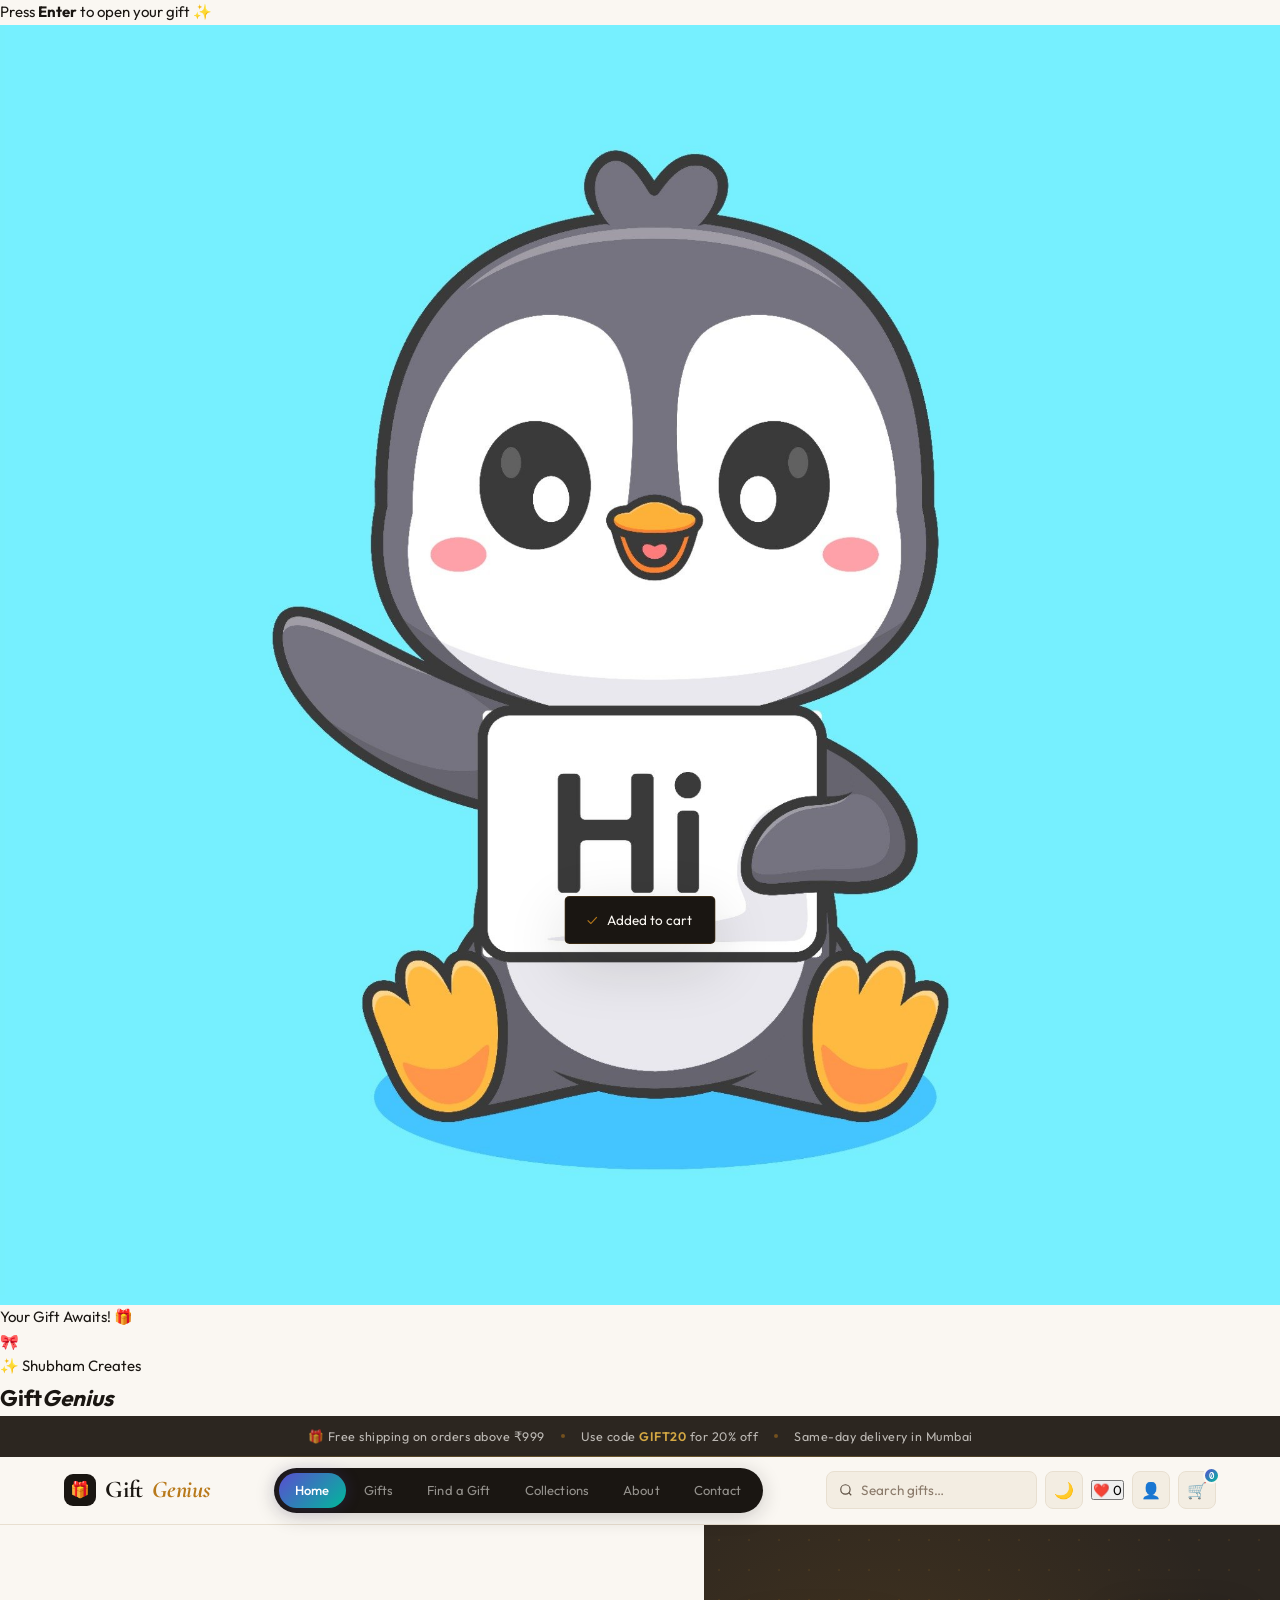
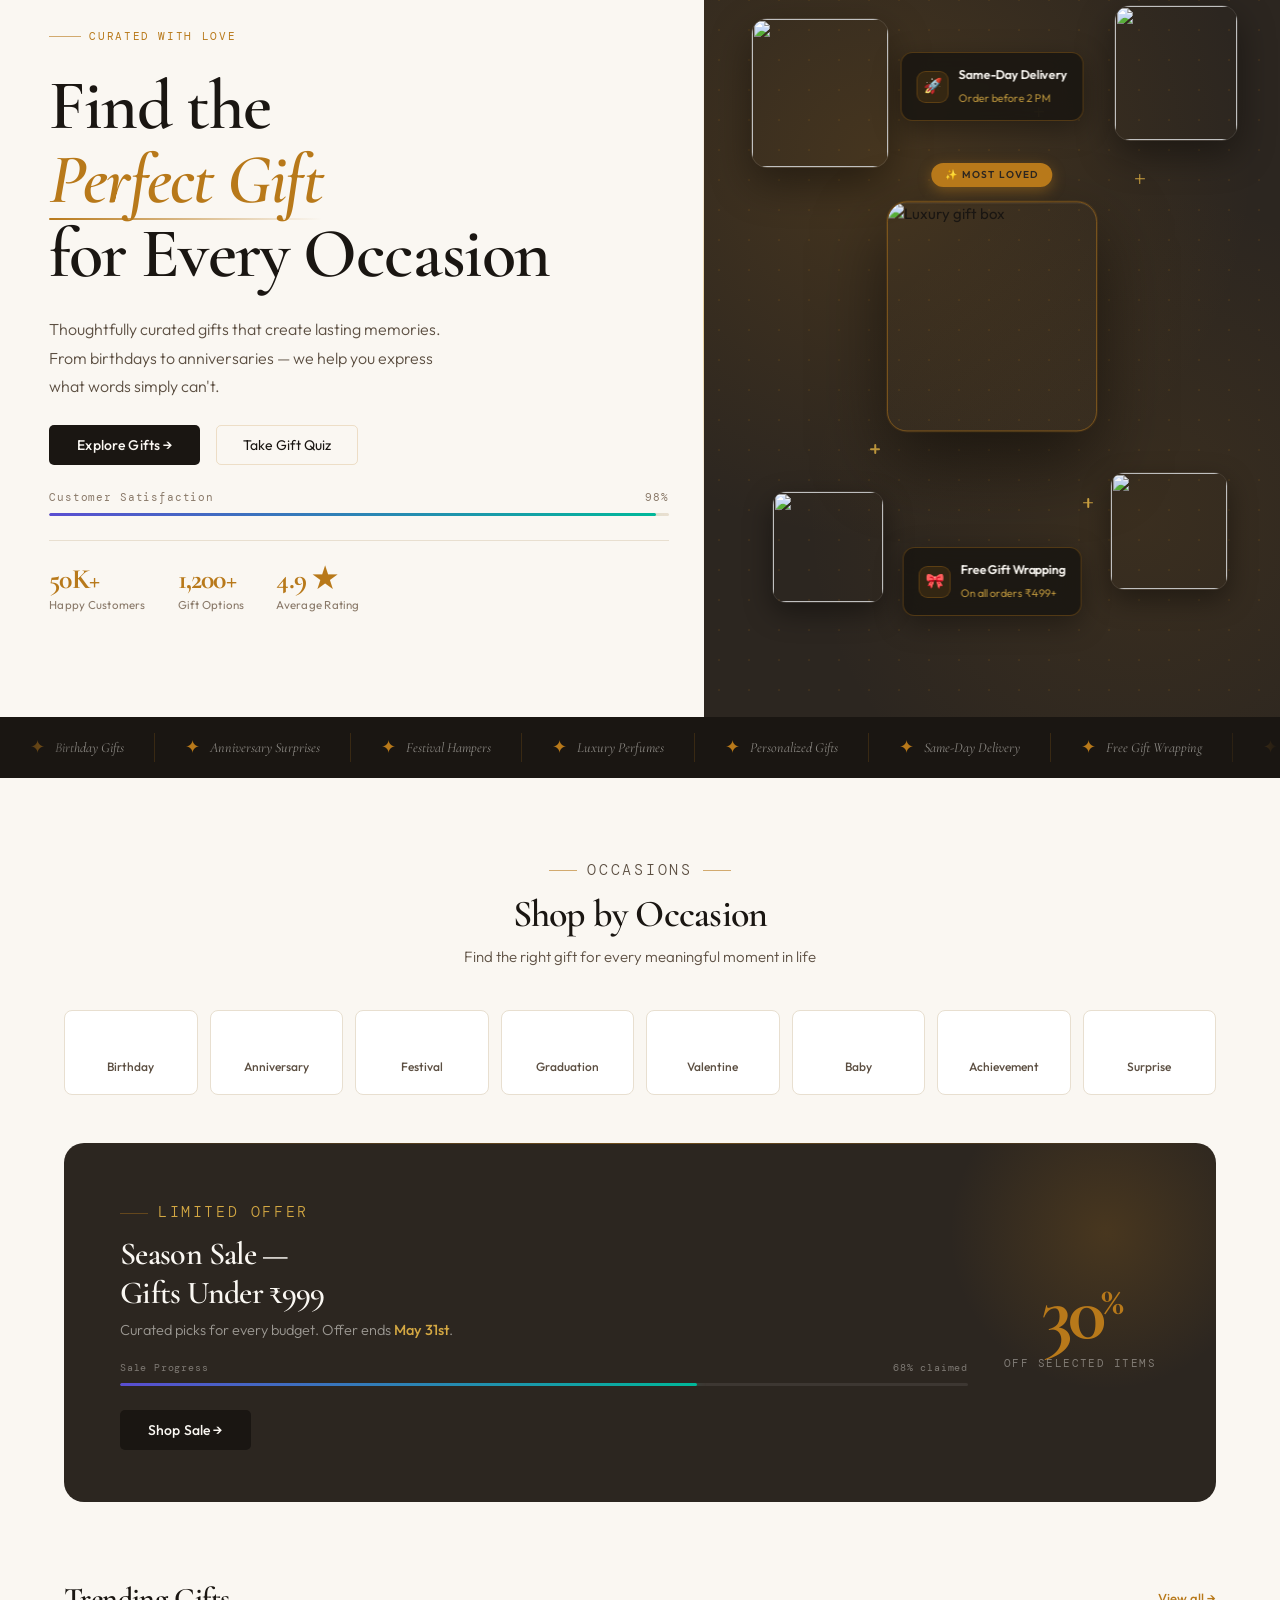
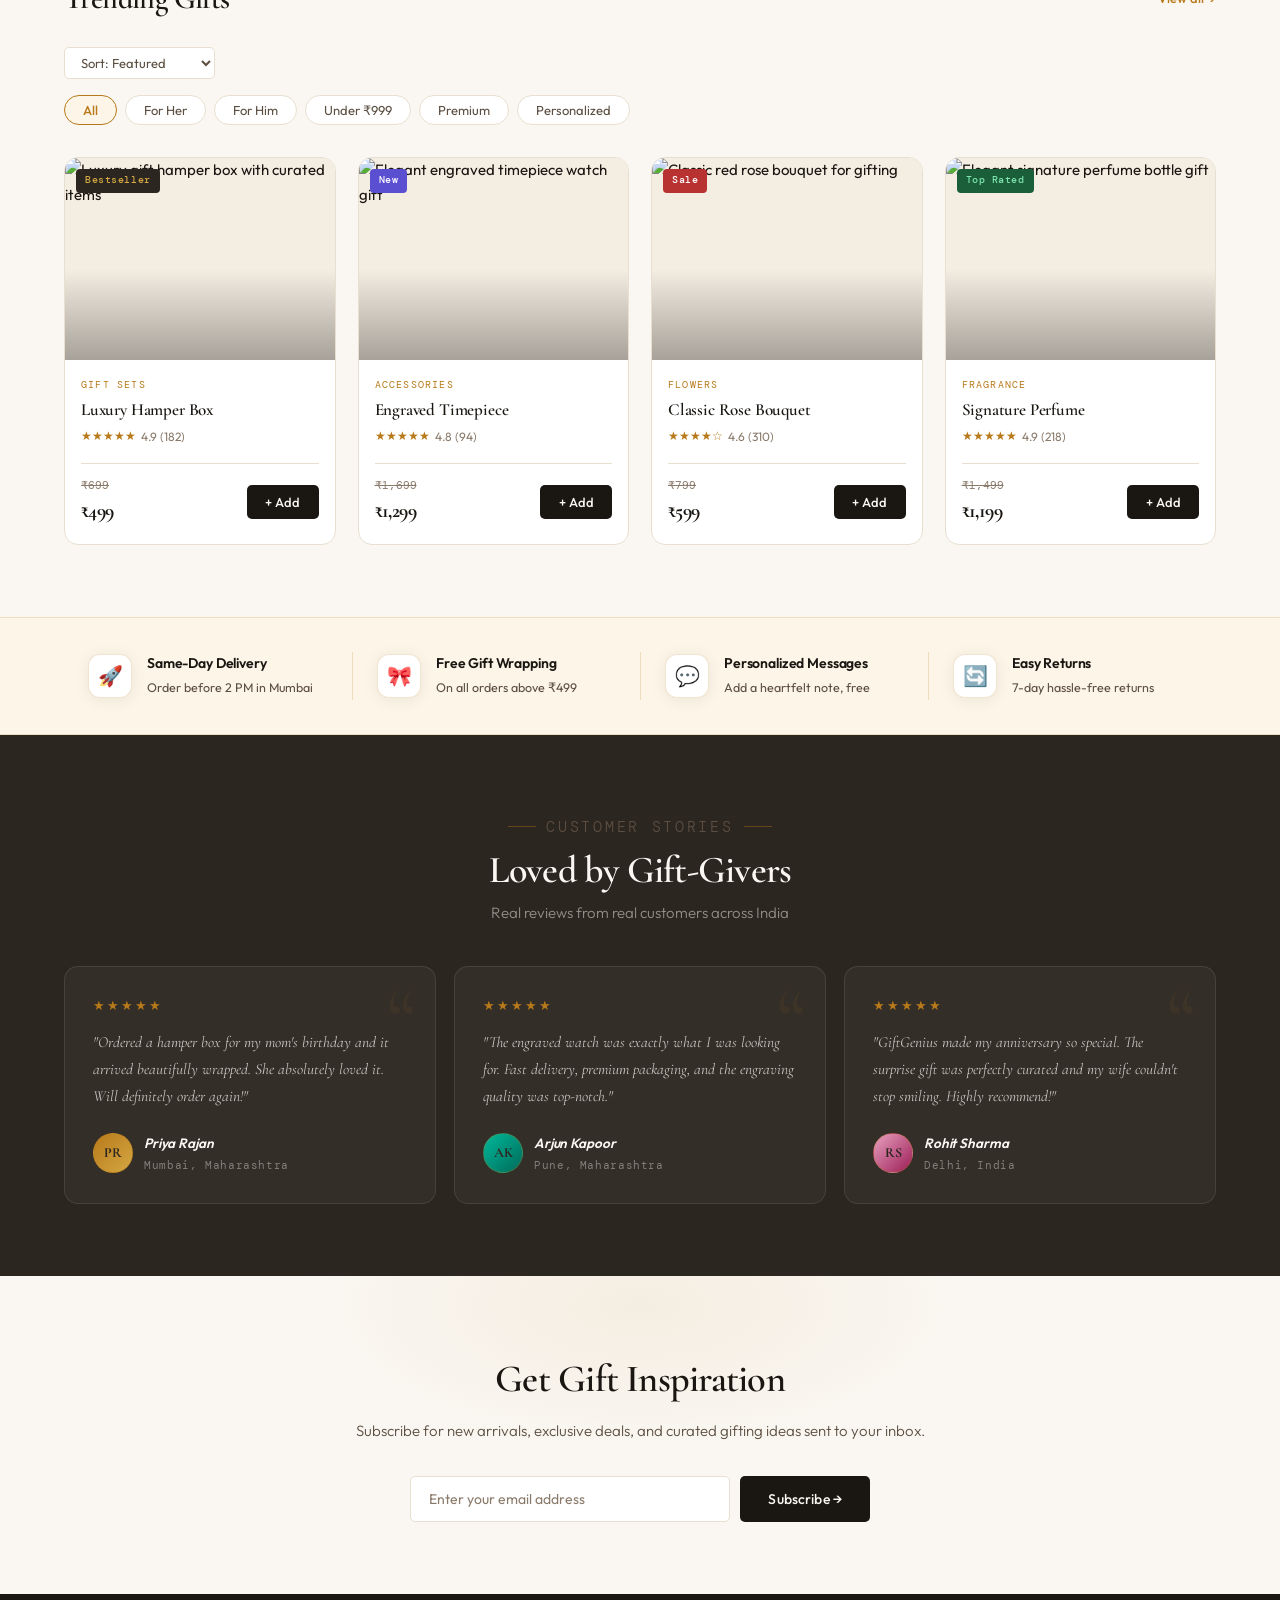
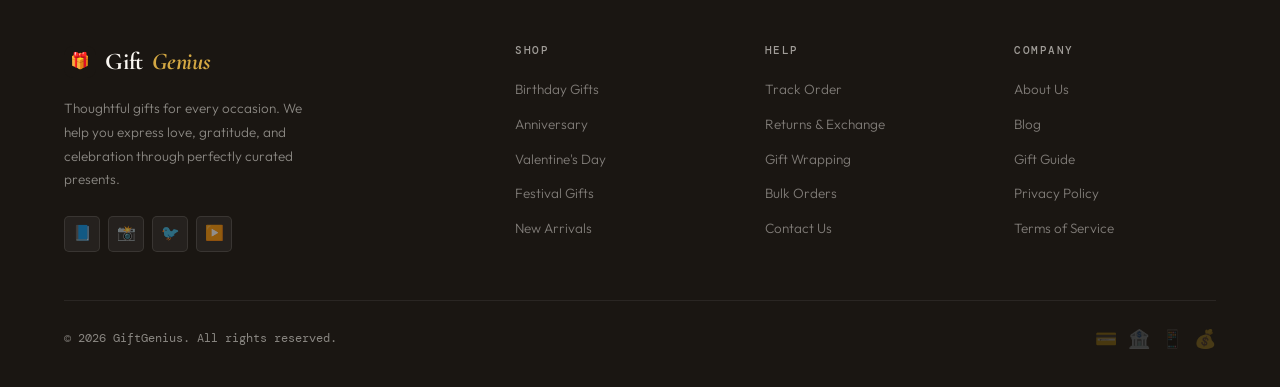
==== index.html @ 98f2751d "Update index.html" ====
<!DOCTYPE html>
<html lang="en">
<head>
  <meta charset="UTF-8">
  <meta name="viewport" content="width=device-width, initial-scale=1.0">
  <title>GiftGenius — Thoughtful Gifts for Every Occasion | India's Curated Gift Store </title>
  <meta name="description" content="Discover 1,200+ curated gifts for birthdays, anniversaries, festivals & more. Same-day delivery in Mumbai. Free gift wrapping on orders ₹499+. Shop GiftGenius.">

  <!-- Open Graph -->
  <meta property="og:title" content="GiftGenius — Gifts That Mean Something">
  <meta property="og:description" content="Thoughtfully curated gifts for every occasion. Same-day delivery, free wrapping, 4.9★ rated.">
  <meta property="og:type" content="website">
  <meta property="og:url" content="https://giftgenius.in">
  <meta property="og:image" content="https://images.unsplash.com/photo-1549465220-1a8b9238cd48?w=1200&q=85">

  <!-- Structured Data -->
  <script type="application/ld+json">
  {
    "@context": "https://schema.org",
    "@type": "Store",
    "name": "GiftGenius",
    "description": "Curated gift store for every occasion",
    "url": "https://giftgenius.in",
    "address": { "@type": "PostalAddress", "addressLocality": "Mumbai", "addressCountry": "IN" },
    "aggregateRating": { "@type": "AggregateRating", "ratingValue": "4.9", "reviewCount": "50000" }
  }
  </script>


  <link rel="preconnect" href="https://fonts.googleapis.com">
  <link rel="preconnect" href="https://fonts.gstatic.com" crossorigin>
  <link href="https://fonts.googleapis.com/css2?family=Cormorant+Garamond:ital,wght@0,400;0,600;0,700;1,400;1,600&family=Outfit:wght@300;400;500;600&family=DM+Mono:wght@400;500&display=swap" rel="stylesheet">
  <link rel="stylesheet" href="styles.css">
</head>
<body>

<!-- ─── ENTRY ANIMATION OVERLAY ─── -->
<div id="entryOverlay">
  <div class="confetti-container" id="confettiContainer"></div>
  <div class="firework-container" id="fireworkContainer"></div>
  <p class="entry-hint">Press <strong>Enter</strong> to open your gift ✨</p>
  <div class="entry-scene-wrap">
    <!-- Cartoon avatar that pops out of box -->
    <div class="cartoon-popup" id="cartoonPopup">
      <div class="cartoon-avatar-wrap">
        <img src="[data-uri]" alt="GiftGenius penguin mascot - Hi!" class="cartoon-avatar" id="cartoonAvatar">
        <div class="cartoon-glow"></div>
      </div>
      <div class="hi-bubble" id="hiBubble">
        <span>Your Gift Awaits! 🎁</span>
        <div class="hi-tail"></div>
      </div>
    </div>
    <!-- Gift box -->
    <div class="gift-box-scene" id="giftBoxScene" role="button" tabindex="0" aria-label="Open the gift to enter GiftGenius">
      <div class="gift-box-bow" id="giftBow">🎀</div>
      <div class="gift-box-lid" id="giftLid"></div>
      <div class="gift-box-base"></div>
    </div>
  </div>
  <div class="entry-brand" id="entryBrand">
    <p>✨ Shubham Creates</p>
    <h2>Gift<em>Genius</em></h2>
  </div>
</div>

<!-- ─── ANNOUNCEMENT BAR ─── -->
<div class="announcement" role="banner" aria-label="Promotions">
  <span>🎁 Free shipping on orders above ₹999</span>
  <span class="ann-divider" aria-hidden="true"></span>
  <span>Use code <strong class="ann-highlight">GIFT20</strong> for 20% off</span>
  <span class="ann-divider" aria-hidden="true"></span>
  <span>Same-day delivery in Mumbai</span>
</div>

<!-- ─── HEADER ─── -->
<header class="site-header" role="banner">
  <a class="logo" href="#" aria-label="GiftGenius — Home">
    <span class="logo-mark" aria-hidden="true">🎁</span>
    Gift<em>Genius</em>
  </a>

  <!-- Desktop nav -->
  <div class="nav-wrap">
    <nav class="nav-pill" id="navPill" aria-label="Main navigation">
      <a href="#" class="active" aria-current="page">Home</a>
      <a href="#products">Gifts</a>
      <a href="#">Find a Gift</a>
      <a href="#">Collections</a>
      <a href="#">About</a>
      <a href="#">Contact</a>
    </nav>
  </div>

  <!-- Header actions -->
  <div class="header-right">
    <!-- Search -->
    <div class="search-wrap" role="search">
      <label for="searchInput" class="sr-only">Search gifts</label>
      <svg aria-hidden="true" fill="none" stroke="currentColor" stroke-width="2" viewBox="0 0 24 24" width="14" height="14">
        <circle cx="11" cy="11" r="8"/><path d="m21 21-4.35-4.35"/>
      </svg>
      <input type="search" id="searchInput" placeholder="Search gifts…" autocomplete="off" aria-label="Search gifts">
      <div class="search-suggestions" id="searchSuggestions" role="listbox" aria-label="Search suggestions"></div>
    </div>

    <!-- Dark mode toggle -->
    <button class="icon-btn" id="themeToggle" title="Toggle dark mode" aria-label="Toggle dark mode" aria-pressed="false">
      <span class="theme-icon">🌙</span>
    </button>
    <!-- Wishlist heart -->
    <button class="wishlist-nav-btn" id="wishlistNavBtn" title="My Wishlist" aria-label="My wishlist">
      <span class="wl-icon" id="wishlistNavIcon">❤️</span>
      <span class="wishlist-nav-badge" id="wishlistNavBadge">0</span>
    </button>

    <button class="icon-btn" title="Account" aria-label="My account">👤</button>

    <button class="icon-btn" id="cartToggle" title="Open cart" aria-label="Open cart, 0 items">
      🛒
      <span class="cart-badge" id="cartCount" aria-live="polite" aria-atomic="true">0</span>
    </button>

    <!-- Mobile hamburger -->
    <button class="hamburger" id="menuToggle" aria-label="Open menu" aria-expanded="false" aria-controls="mobileMenu">
      <span></span><span></span><span></span>
    </button>
  </div>
</header>

<!-- Mobile menu -->
<nav class="mobile-menu" id="mobileMenu" aria-label="Mobile navigation" hidden>
  <a href="#" aria-current="page">Home</a>
  <a href="#products">Gifts</a>
  <a href="#">Find a Gift</a>
  <a href="#">Collections</a>
  <a href="#">About</a>
  <a href="#">Contact</a>
</nav>

<!-- ─── MAIN ─── -->
<main id="main-content">

<!-- ─── HERO ─── -->
<section class="hero" aria-label="Welcome to GiftGenius">
  <div class="hero-left">
    <p class="hero-eyebrow" aria-hidden="true">
      <span class="eyebrow-line"></span>
      Curated With Love
    </p>

    <h1>Find the <br><em>Perfect Gift</em><br>for Every Occasion</h1>

    <p class="hero-desc">Thoughtfully curated gifts that create lasting memories. From birthdays to anniversaries — we help you express what words simply can't.</p>

    <div class="hero-actions">
      <a href="#products" class="btn-primary">Explore Gifts →</a>
      <a href="#" class="btn-outline">Take Gift Quiz</a>
    </div>

    <div class="hero-progress" aria-hidden="true">
      <div class="progress-label">
        <span>Customer Satisfaction</span>
        <span>98%</span>
      </div>
      <div class="progress-track" role="progressbar" aria-valuenow="98" aria-valuemin="0" aria-valuemax="100">
        <div class="progress-fill" style="--fill: 98%;"></div>
      </div>
    </div>

    <div class="hero-stats" aria-label="GiftGenius statistics">
      <div class="stat">
        <span class="stat-num">50K+</span>
        <span class="stat-label">Happy Customers</span>
      </div>
      <div class="stat">
        <span class="stat-num">1,200+</span>
        <span class="stat-label">Gift Options</span>
      </div>
      <div class="stat">
        <span class="stat-num">4.9 ★</span>
        <span class="stat-label">Average Rating</span>
      </div>
    </div>
  </div>

  <div class="hero-right" aria-hidden="true">
    <div class="hero-visual">
      <div class="gift-scene">
        <!-- Sparkles -->
        <span class="sp"></span>
        <span class="sp"></span>
        <span class="sp"></span>
        <span class="sp"></span>
        <span class="sp"></span>

        <div class="img-tl">
          <img src="https://images.unsplash.com/photo-1607082348824-0a96f2a4b9da?w=300&q=80" alt="" loading="lazy">
        </div>
        <div class="img-tr">
          <img src="https://images.unsplash.com/photo-1512909006721-3d6018887383?w=300&q=80" alt="" loading="lazy">
        </div>

        <div class="hcard hcard--top">
          <div class="hcard-ico">🚀</div>
          <div class="hcard-body">
            <strong>Same-Day Delivery</strong>
            <span>Order before 2 PM</span>
          </div>
        </div>

        <div class="gift-ribbon">✨ Most Loved</div>

        <div class="img-main">
          <img src="https://images.unsplash.com/photo-1549465220-1a8b9238cd48?w=400&q=85" alt="Luxury gift box" loading="lazy">
        </div>

        <div class="img-bl">
          <img src="https://images.unsplash.com/photo-1585386959984-a4155224a1ad?w=250&q=80" alt="" loading="lazy">
        </div>
        <div class="img-br">
          <img src="https://images.unsplash.com/photo-1483985988355-763728e1935b?w=250&q=80" alt="" loading="lazy">
        </div>

        <div class="hcard hcard--bot">
          <div class="hcard-ico">🎀</div>
          <div class="hcard-body">
            <strong>Free Gift Wrapping</strong>
            <span>On all orders ₹499+</span>
          </div>
        </div>
      </div>
    </div>
  </div>
</section>

<!-- ─── MARQUEE ─── -->
<div class="marquee-section" aria-hidden="true">
  <div class="marquee-track">
    <div class="marquee-item"><span class="marquee-dot">✦</span> Birthday Gifts</div>
    <div class="marquee-item"><span class="marquee-dot">✦</span> Anniversary Surprises</div>
    <div class="marquee-item"><span class="marquee-dot">✦</span> Festival Hampers</div>
    <div class="marquee-item"><span class="marquee-dot">✦</span> Luxury Perfumes</div>
    <div class="marquee-item"><span class="marquee-dot">✦</span> Personalized Gifts</div>
    <div class="marquee-item"><span class="marquee-dot">✦</span> Same-Day Delivery</div>
    <div class="marquee-item"><span class="marquee-dot">✦</span> Free Gift Wrapping</div>
    <div class="marquee-item"><span class="marquee-dot">✦</span> 4.9★ Rated Service</div>
    <div class="marquee-item"><span class="marquee-dot">✦</span> Birthday Gifts</div>
    <div class="marquee-item"><span class="marquee-dot">✦</span> Anniversary Surprises</div>
    <div class="marquee-item"><span class="marquee-dot">✦</span> Festival Hampers</div>
    <div class="marquee-item"><span class="marquee-dot">✦</span> Luxury Perfumes</div>
    <div class="marquee-item"><span class="marquee-dot">✦</span> Personalized Gifts</div>
    <div class="marquee-item"><span class="marquee-dot">✦</span> Same-Day Delivery</div>
    <div class="marquee-item"><span class="marquee-dot">✦</span> Free Gift Wrapping</div>
    <div class="marquee-item"><span class="marquee-dot">✦</span> 4.9★ Rated Service</div>
  </div>
</div>

<!-- ─── CATEGORIES ─── -->
<section class="section cats-bg" aria-labelledby="cats-heading">
  <header class="sec-header sec-header--center">
    <p class="sec-eyebrow sec-eyebrow--center"><span class="sec-line" aria-hidden="true"></span> Occasions <span class="sec-line" aria-hidden="true"></span></p>
    <h2 id="cats-heading">Shop by Occasion</h2>
    <p>Find the right gift for every meaningful moment in life</p>
  </header>
  <div class="category-grid" role="list">
    <!-- Birthday -->
    <a href="#" class="cat-card" role="listitem" aria-label="Birthday gifts">
      <span class="cat-ico" aria-hidden="true">
        <svg viewBox="0 0 48 48" fill="none" xmlns="http://www.w3.org/2000/svg">
          <rect x="6" y="22" width="36" height="22" rx="3" fill="currentColor" opacity="0.15" stroke="currentColor" stroke-width="2"/>
          <rect x="10" y="28" width="28" height="16" rx="2" fill="currentColor" opacity="0.08"/>
          <path d="M6 28h36" stroke="currentColor" stroke-width="2"/>
          <path d="M24 22V44" stroke="currentColor" stroke-width="2"/>
          <path d="M24 22c0 0-6-6-6-10a6 6 0 0112 0c0 4-6 10-6 10z" stroke="currentColor" stroke-width="2" fill="currentColor" opacity="0.2"/>
          <circle cx="16" cy="14" r="2" fill="currentColor"/>
          <circle cx="24" cy="12" r="2" fill="currentColor"/>
          <circle cx="32" cy="14" r="2" fill="currentColor"/>
          <line x1="16" y1="14" x2="16" y2="22" stroke="currentColor" stroke-width="1.5"/>
          <line x1="24" y1="12" x2="24" y2="22" stroke="currentColor" stroke-width="1.5"/>
          <line x1="32" y1="14" x2="32" y2="22" stroke="currentColor" stroke-width="1.5"/>
        </svg>
      </span>
      <span>Birthday</span>
    </a>
    <!-- Anniversary -->
    <a href="#" class="cat-card" role="listitem" aria-label="Anniversary gifts">
      <span class="cat-ico" aria-hidden="true">
        <svg viewBox="0 0 48 48" fill="none" xmlns="http://www.w3.org/2000/svg">
          <circle cx="24" cy="24" r="10" stroke="currentColor" stroke-width="2.5" fill="currentColor" opacity="0.1"/>
          <circle cx="24" cy="24" r="6" stroke="currentColor" stroke-width="2" fill="none"/>
          <path d="M24 8V4M24 44v-4M8 24H4M44 24h-4" stroke="currentColor" stroke-width="2" stroke-linecap="round"/>
          <path d="M14 14l-2.8-2.8M36.8 36.8L34 34M34 14l2.8-2.8M11.2 36.8L14 34" stroke="currentColor" stroke-width="2" stroke-linecap="round"/>
          <circle cx="24" cy="24" r="2" fill="currentColor"/>
        </svg>
      </span>
      <span>Anniversary</span>
    </a>
    <!-- Festival -->
    <a href="#" class="cat-card" role="listitem" aria-label="Festival gifts">
      <span class="cat-ico" aria-hidden="true">
        <svg viewBox="0 0 48 48" fill="none" xmlns="http://www.w3.org/2000/svg">
          <rect x="10" y="24" width="28" height="18" rx="3" fill="currentColor" opacity="0.12" stroke="currentColor" stroke-width="2"/>
          <path d="M10 30h28" stroke="currentColor" stroke-width="1.5" opacity="0.5"/>
          <path d="M24 24V42" stroke="currentColor" stroke-width="2"/>
          <path d="M10 24h28" stroke="currentColor" stroke-width="2.5"/>
          <path d="M18 24c0-4 3-8 6-8s6 4 6 8" stroke="currentColor" stroke-width="2" fill="currentColor" opacity="0.12"/>
          <path d="M14 24c0-3 2-7 5-7" stroke="currentColor" stroke-width="1.5" stroke-linecap="round"/>
          <path d="M34 24c0-3-2-7-5-7" stroke="currentColor" stroke-width="1.5" stroke-linecap="round"/>
          <circle cx="24" cy="10" r="3" fill="currentColor" opacity="0.8"/>
          <circle cx="14" cy="13" r="2" fill="currentColor" opacity="0.5"/>
          <circle cx="34" cy="13" r="2" fill="currentColor" opacity="0.5"/>
        </svg>
      </span>
      <span>Festival</span>
    </a>
    <!-- Graduation -->
    <a href="#" class="cat-card" role="listitem" aria-label="Graduation gifts">
      <span class="cat-ico" aria-hidden="true">
        <svg viewBox="0 0 48 48" fill="none" xmlns="http://www.w3.org/2000/svg">
          <path d="M24 10L4 20l20 10 20-10-20-10z" fill="currentColor" opacity="0.15" stroke="currentColor" stroke-width="2" stroke-linejoin="round"/>
          <path d="M12 25v10c0 0 4 6 12 6s12-6 12-6V25" stroke="currentColor" stroke-width="2" stroke-linecap="round"/>
          <line x1="40" y1="20" x2="40" y2="34" stroke="currentColor" stroke-width="2" stroke-linecap="round"/>
          <circle cx="40" cy="36" r="2" fill="currentColor"/>
        </svg>
      </span>
      <span>Graduation</span>
    </a>
    <!-- Valentine -->
    <a href="#" class="cat-card" role="listitem" aria-label="Valentine gifts">
      <span class="cat-ico" aria-hidden="true">
        <svg viewBox="0 0 48 48" fill="none" xmlns="http://www.w3.org/2000/svg">
          <path d="M24 38S8 28 8 17a8 8 0 0116-2 8 8 0 0116 2c0 11-16 21-16 21z" fill="currentColor" opacity="0.2" stroke="currentColor" stroke-width="2.5" stroke-linejoin="round"/>
          <path d="M18 18c0-2 2-4 4-4" stroke="currentColor" stroke-width="1.5" stroke-linecap="round" opacity="0.6"/>
        </svg>
      </span>
      <span>Valentine</span>
    </a>
    <!-- Baby -->
    <a href="#" class="cat-card" role="listitem" aria-label="Baby gifts">
      <span class="cat-ico" aria-hidden="true">
        <svg viewBox="0 0 48 48" fill="none" xmlns="http://www.w3.org/2000/svg">
          <circle cx="24" cy="20" r="10" fill="currentColor" opacity="0.12" stroke="currentColor" stroke-width="2"/>
          <circle cx="20" cy="18" r="1.5" fill="currentColor"/>
          <circle cx="28" cy="18" r="1.5" fill="currentColor"/>
          <path d="M19 24c1.5 2 8.5 2 10 0" stroke="currentColor" stroke-width="2" stroke-linecap="round"/>
          <path d="M12 34c0-4 5-7 12-7s12 3 12 7" stroke="currentColor" stroke-width="2" stroke-linecap="round"/>
          <path d="M14 10c-4-2-4-8 2-8" stroke="currentColor" stroke-width="1.5" stroke-linecap="round"/>
        </svg>
      </span>
      <span>Baby</span>
    </a>
    <!-- Achievement -->
    <a href="#" class="cat-card" role="listitem" aria-label="Achievement gifts">
      <span class="cat-ico" aria-hidden="true">
        <svg viewBox="0 0 48 48" fill="none" xmlns="http://www.w3.org/2000/svg">
          <path d="M24 6l4.5 9 10 1.5-7.2 7 1.7 10L24 29l-9 4.5 1.7-10L9.5 16.5l10-1.5L24 6z" fill="currentColor" opacity="0.2" stroke="currentColor" stroke-width="2" stroke-linejoin="round"/>
          <line x1="18" y1="40" x2="30" y2="40" stroke="currentColor" stroke-width="2" stroke-linecap="round"/>
          <line x1="24" y1="34" x2="24" y2="40" stroke="currentColor" stroke-width="2"/>
        </svg>
      </span>
      <span>Achievement</span>
    </a>
    <!-- Surprise -->
    <a href="#" class="cat-card" role="listitem" aria-label="Surprise gifts">
      <span class="cat-ico" aria-hidden="true">
        <svg viewBox="0 0 48 48" fill="none" xmlns="http://www.w3.org/2000/svg">
          <rect x="8" y="22" width="32" height="22" rx="3" fill="currentColor" opacity="0.12" stroke="currentColor" stroke-width="2"/>
          <path d="M8 30h32" stroke="currentColor" stroke-width="1.5" opacity="0.4"/>
          <path d="M24 22V44" stroke="currentColor" stroke-width="2"/>
          <rect x="8" y="18" width="32" height="6" rx="2" fill="currentColor" opacity="0.2" stroke="currentColor" stroke-width="2"/>
          <path d="M24 18c-4-2-8-8-2-10 3-1 5 2 2 4 4-4 9-2 7 3-1 2-4 3-7 3z" fill="currentColor" opacity="0.6" stroke="currentColor" stroke-width="1"/>
        </svg>
      </span>
      <span>Surprise</span>
    </a>
  </div>
</section>

<!-- ─── PROMO BANNER ─── -->
<section class="promo-wrap" aria-label="Promotional offer">
  <div class="promo-banner">
    <div class="promo-text">
      <p class="sec-eyebrow promo-eyebrow"><span class="sec-line sec-line--faded" aria-hidden="true"></span> Limited Offer</p>
      <h2>Season Sale —<br>Gifts Under ₹999</h2>
      <p>Curated picks for every budget. Offer ends <strong>May 31st</strong>.</p>
      <div class="promo-progress" aria-label="Sale progress: 68% claimed">
        <div class="promo-progress-label" aria-hidden="true">
          <span>Sale Progress</span>
          <span>68% claimed</span>
        </div>
        <div class="promo-progress-track">
          <div class="promo-progress-fill"></div>
        </div>
      </div>
      <a href="#products" class="btn-primary promo-cta">Shop Sale →</a>
    </div>
    <div class="promo-right" aria-hidden="true">
      <div class="promo-num">30<span class="promo-pct">%</span></div>
      <span class="promo-off">OFF SELECTED ITEMS</span>
    </div>
  </div>
</section>

<!-- ─── PRODUCTS ─── -->
<section class="products-section" id="products" aria-labelledby="products-heading">
  <div class="sec-topbar">
    <h2 id="products-heading">Trending Gifts</h2>
    <a href="#" class="link-arrow">View all →</a>
  </div>

  <!-- Sort -->
  <div class="sort-row">
    <label for="sortSelect" class="sr-only">Sort products</label>
    <select id="sortSelect" class="sort-select" aria-label="Sort products">
      <option value="default">Sort: Featured</option>
      <option value="price-asc">Price: Low to High</option>
      <option value="price-desc">Price: High to Low</option>
      <option value="rating">Top Rated</option>
    </select>
  </div>

  <!-- Filter pills -->
  <div class="pills" role="group" aria-label="Filter products">
    <button class="pill active" data-filter="all" aria-pressed="true">All</button>
    <button class="pill" data-filter="for-her" aria-pressed="false">For Her</button>
    <button class="pill" data-filter="for-him" aria-pressed="false">For Him</button>
    <button class="pill" data-filter="budget" aria-pressed="false">Under ₹999</button>
    <button class="pill" data-filter="premium" aria-pressed="false">Premium</button>
    <button class="pill" data-filter="personalized" aria-pressed="false">Personalized</button>
  </div>

  <!-- Search results info -->
  <p class="search-status sr-only" id="searchStatus" aria-live="polite" aria-atomic="true"></p>

  <div class="product-grid" id="productGrid" role="list" aria-label="Products">

    <!-- Product 1 -->
    <article class="pcard" role="listitem" data-name="luxury gift box hamper" data-tags="for-her for-him premium" data-price="499" data-rating="4.9">
      <div class="pcard-img">
        <span class="pbadge pbadge--bestseller">Bestseller</span>
        <button class="wish-btn" aria-label="Add Luxury Hamper Box to wishlist" aria-pressed="false">🤍</button>
        <img src="https://t4.ftcdn.net/jpg/05/32/64/27/240_F_532642742_3lStpC5P0U4FrndE82prkwm61F5OnQgj.jpg" alt="Luxury gift hamper box with curated items" loading="lazy">
        <button class="quickview-btn" data-id="1" aria-label="Quick view Luxury Hamper Box">Quick View</button>
      </div>
      <div class="pcard-body">
        <p class="pcard-cat">Gift Sets</p>
        <h3 class="pcard-name">Luxury Hamper Box</h3>
        <div class="pcard-rating" aria-label="Rating: 4.9 out of 5, 182 reviews">
          <span class="stars" aria-hidden="true">★★★★★</span>
          <span>4.9 (182)</span>
        </div>
        <div class="pcard-foot">
          <div class="pcard-price">
            <span class="price-og"><span class="sr-only">Original price:</span>₹699</span>
            <span class="price-now"><span class="sr-only">Sale price:</span>₹499</span>
          </div>
          <button class="add-btn"
            data-name="Luxury Hamper Box"
            data-price="499"
            data-img="https://t4.ftcdn.net/jpg/05/32/64/27/240_F_532642742_3lStpC5P0U4FrndE82prkwm61F5OnQgj.jpg"
            aria-label="Add Luxury Hamper Box to cart">
            + Add
          </button>
        </div>
      </div>
    </article>

    <!-- Product 2 -->
    <article class="pcard" role="listitem" data-name="engraved watch timepiece" data-tags="for-him premium personalized" data-price="1299" data-rating="4.8">
      <div class="pcard-img">
        <span class="pbadge pbadge--new">New</span>
        <button class="wish-btn" aria-label="Add Engraved Timepiece to wishlist" aria-pressed="false">🤍</button>
        <img src="https://etchcraftemporium.in/cdn/shop/files/ChatGPT_Image_Aug_14_2025_07_16_41_PM.png?v=1755179225&width=800" alt="Elegant engraved timepiece watch gift" loading="lazy">
        <button class="quickview-btn" data-id="2" aria-label="Quick view Engraved Timepiece">Quick View</button>
      </div>
      <div class="pcard-body">
        <p class="pcard-cat">Accessories</p>
        <h3 class="pcard-name">Engraved Timepiece</h3>
        <div class="pcard-rating" aria-label="Rating: 4.8 out of 5, 94 reviews">
          <span class="stars" aria-hidden="true">★★★★★</span>
          <span>4.8 (94)</span>
        </div>
        <div class="pcard-foot">
          <div class="pcard-price">
            <span class="price-og"><span class="sr-only">Original price:</span>₹1,699</span>
            <span class="price-now"><span class="sr-only">Sale price:</span>₹1,299</span>
          </div>
          <button class="add-btn"
            data-name="Engraved Timepiece"
            data-price="1299"
            data-img="https://etchcraftemporium.in/cdn/shop/files/ChatGPT_Image_Aug_14_2025_07_16_41_PM.png?v=1755179225&width=800"
            aria-label="Add Engraved Timepiece to cart">
            + Add
          </button>
        </div>
      </div>
    </article>

    <!-- Product 3 -->
    <article class="pcard" role="listitem" data-name="rose bouquet flowers romantic" data-tags="for-her budget" data-price="599" data-rating="4.6">
      <div class="pcard-img">
        <span class="pbadge pbadge--sale">Sale</span>
        <button class="wish-btn" aria-label="Add Classic Rose Bouquet to wishlist" aria-pressed="false">🤍</button>
        <img src="https://www.uflowershop.com/1294-large_default/valentine-s-day-classic-red-rose-bouquet.webp" alt="Classic red rose bouquet for gifting" loading="lazy">
        <button class="quickview-btn" data-id="3" aria-label="Quick view Classic Rose Bouquet">Quick View</button>
      </div>
      <div class="pcard-body">
        <p class="pcard-cat">Flowers</p>
        <h3 class="pcard-name">Classic Rose Bouquet</h3>
        <div class="pcard-rating" aria-label="Rating: 4.6 out of 5, 310 reviews">
          <span class="stars" aria-hidden="true">★★★★☆</span>
          <span>4.6 (310)</span>
        </div>
        <div class="pcard-foot">
          <div class="pcard-price">
            <span class="price-og"><span class="sr-only">Original price:</span>₹799</span>
            <span class="price-now"><span class="sr-only">Sale price:</span>₹599</span>
          </div>
          <button class="add-btn"
            data-name="Classic Rose Bouquet"
            data-price="599"
            data-img="https://www.uflowershop.com/1294-large_default/valentine-s-day-classic-red-rose-bouquet.webp"
            aria-label="Add Classic Rose Bouquet to cart">
            + Add
          </button>
        </div>
      </div>
    </article>

    <!-- Product 4 -->
    <article class="pcard" role="listitem" data-name="perfume fragrance signature scent" data-tags="for-her for-him premium" data-price="1199" data-rating="4.9">
      <div class="pcard-img">
        <span class="pbadge pbadge--rated">Top Rated</span>
        <button class="wish-btn" aria-label="Add Signature Perfume to wishlist" aria-pressed="false">🤍</button>
        <img src="https://images.stockcake.com/public/e/b/3/eb3d9618-4d24-4f60-bf9c-17168329eb84_large/elegant-perfume-bottle-stockcake.jpg" alt="Elegant signature perfume bottle gift" loading="lazy">
        <button class="quickview-btn" data-id="4" aria-label="Quick view Signature Perfume">Quick View</button>
      </div>
      <div class="pcard-body">
        <p class="pcard-cat">Fragrance</p>
        <h3 class="pcard-name">Signature Perfume</h3>
        <div class="pcard-rating" aria-label="Rating: 4.9 out of 5, 218 reviews">
          <span class="stars" aria-hidden="true">★★★★★</span>
          <span>4.9 (218)</span>
        </div>
        <div class="pcard-foot">
          <div class="pcard-price">
            <span class="price-og"><span class="sr-only">Original price:</span>₹1,499</span>
            <span class="price-now"><span class="sr-only">Sale price:</span>₹1,199</span>
          </div>
          <button class="add-btn"
            data-name="Signature Perfume"
            data-price="1199"
            data-img="https://images.stockcake.com/public/e/b/3/eb3d9618-4d24-4f60-bf9c-17168329eb84_large/elegant-perfume-bottle-stockcake.jpg"
            aria-label="Add Signature Perfume to cart">
            + Add
          </button>
        </div>
      </div>
    </article>

  </div>
</section>

<!-- ─── FEATURES ─── -->
<section class="features" aria-label="Why shop with us">
  <div class="feat-item">
    <div class="feat-ico" aria-hidden="true">🚀</div>
    <div class="feat-text">
      <strong>Same-Day Delivery</strong>
      <span>Order before 2 PM in Mumbai</span>
    </div>
  </div>
  <div class="feat-item">
    <div class="feat-ico" aria-hidden="true">🎀</div>
    <div class="feat-text">
      <strong>Free Gift Wrapping</strong>
      <span>On all orders above ₹499</span>
    </div>
  </div>
  <div class="feat-item">
    <div class="feat-ico" aria-hidden="true">💬</div>
    <div class="feat-text">
      <strong>Personalized Messages</strong>
      <span>Add a heartfelt note, free</span>
    </div>
  </div>
  <div class="feat-item">
    <div class="feat-ico" aria-hidden="true">🔄</div>
    <div class="feat-text">
      <strong>Easy Returns</strong>
      <span>7-day hassle-free returns</span>
    </div>
  </div>
</section>

<!-- ─── TESTIMONIALS ─── -->
<section class="testimonials" aria-labelledby="testimonials-heading">
  <header class="sec-header sec-header--center">
    <p class="sec-eyebrow sec-eyebrow--center sec-eyebrow--dim">
      <span class="sec-line sec-line--faded" aria-hidden="true"></span>
      Customer Stories
      <span class="sec-line sec-line--faded" aria-hidden="true"></span>
    </p>
    <h2 id="testimonials-heading" class="heading--light">Loved by Gift-Givers</h2>
    <p class="subheading--dim">Real reviews from real customers across India</p>
  </header>
  <div class="tgrid">
    <article class="tcard">
      <div class="t-stars" aria-label="5 out of 5 stars">★★★★★</div>
      <blockquote class="t-quote">"Ordered a hamper box for my mom's birthday and it arrived beautifully wrapped. She absolutely loved it. Will definitely order again!"</blockquote>
      <footer class="t-author">
        <div class="t-av" aria-hidden="true">PR</div>
        <div>
          <cite class="t-name">Priya Rajan</cite>
          <p class="t-loc">Mumbai, Maharashtra</p>
        </div>
      </footer>
    </article>
    <article class="tcard">
      <div class="t-stars" aria-label="5 out of 5 stars">★★★★★</div>
      <blockquote class="t-quote">"The engraved watch was exactly what I was looking for. Fast delivery, premium packaging, and the engraving quality was top-notch."</blockquote>
      <footer class="t-author">
        <div class="t-av t-av--teal" aria-hidden="true">AK</div>
        <div>
          <cite class="t-name">Arjun Kapoor</cite>
          <p class="t-loc">Pune, Maharashtra</p>
        </div>
      </footer>
    </article>
    <article class="tcard">
      <div class="t-stars" aria-label="5 out of 5 stars">★★★★★</div>
      <blockquote class="t-quote">"GiftGenius made my anniversary so special. The surprise gift was perfectly curated and my wife couldn't stop smiling. Highly recommend!"</blockquote>
      <footer class="t-author">
        <div class="t-av t-av--rose" aria-hidden="true">RS</div>
        <div>
          <cite class="t-name">Rohit Sharma</cite>
          <p class="t-loc">Delhi, India</p>
        </div>
      </footer>
    </article>
  </div>
</section>

<!-- ─── NEWSLETTER ─── -->
<section class="newsletter" aria-labelledby="newsletter-heading">
  <h2 id="newsletter-heading">Get Gift Inspiration</h2>
  <p>Subscribe for new arrivals, exclusive deals, and curated gifting ideas sent to your inbox.</p>
  <div class="nl-form" role="form" aria-label="Newsletter signup">
    <label for="nlEmail" class="sr-only">Your email address</label>
    <input type="email" id="nlEmail" placeholder="Enter your email address" autocomplete="email" aria-required="true">
    <button class="btn-primary" id="nlSubmit" type="button">Subscribe →</button>
  </div>
</section>

</main>

<!-- ─── FOOTER ─── -->
<footer class="site-footer">
  <div class="footer-grid">
    <div class="footer-brand">
      <a class="logo footer-logo" href="#" aria-label="GiftGenius — Home">
        <span class="logo-mark" aria-hidden="true">🎁</span>
        Gift<em>Genius</em>
      </a>
      <p>Thoughtful gifts for every occasion. We help you express love, gratitude, and celebration through perfectly curated presents.</p>
      <div class="footer-socials" aria-label="Social media links">
        <a href="#" class="soc-btn" aria-label="Facebook">📘</a>
        <a href="#" class="soc-btn" aria-label="Instagram">📸</a>
        <a href="#" class="soc-btn" aria-label="Twitter">🐦</a>
        <a href="#" class="soc-btn" aria-label="YouTube">▶️</a>
      </div>
    </div>
    <nav class="footer-col" aria-label="Shop">
      <h3>Shop</h3>
      <ul>
        <li><a href="#">Birthday Gifts</a></li>
        <li><a href="#">Anniversary</a></li>
        <li><a href="#">Valentine's Day</a></li>
        <li><a href="#">Festival Gifts</a></li>
        <li><a href="#">New Arrivals</a></li>
      </ul>
    </nav>
    <nav class="footer-col" aria-label="Help">
      <h3>Help</h3>
      <ul>
        <li><a href="#">Track Order</a></li>
        <li><a href="#">Returns & Exchange</a></li>
        <li><a href="#">Gift Wrapping</a></li>
        <li><a href="#">Bulk Orders</a></li>
        <li><a href="#">Contact Us</a></li>
      </ul>
    </nav>
    <nav class="footer-col" aria-label="Company">
      <h3>Company</h3>
      <ul>
        <li><a href="#">About Us</a></li>
        <li><a href="#">Blog</a></li>
        <li><a href="#">Gift Guide</a></li>
        <li><a href="#">Privacy Policy</a></li>
        <li><a href="#">Terms of Service</a></li>
      </ul>
    </nav>
  </div>
  <div class="footer-bottom">
    <span>© 2026 GiftGenius. All rights reserved.</span>
    <div class="pay-icons" aria-label="Payment methods">💳 🏦 📱 💰</div>
  </div>
</footer>

<!-- ─── CART SIDEBAR ─── -->
<div class="cart-overlay" id="cartOverlay" aria-hidden="true"></div>
<aside class="cart-side" id="cartSide" aria-label="Shopping cart" aria-modal="true" role="dialog" hidden>
  <div class="cart-progress" aria-hidden="true">
    <div class="cart-progress-fill" id="cartProgressFill" style="width: 0%"></div>
  </div>
  <header class="cart-hd">
    <h2>Your Cart <span id="cartItemCount" class="cart-item-count"></span></h2>
    <button class="cart-close-btn" id="cartClose" aria-label="Close cart">✕</button>
  </header>
  <div class="cart-body" id="cartBody" aria-live="polite" aria-relevant="additions removals">
    <div class="cart-empty">
      <div class="ei" aria-hidden="true">🛒</div>
      <p>Your cart is empty.<br>Find the perfect gift above!</p>
    </div>
  </div>
  <footer class="cart-ft" id="cartFt" hidden>
    <div class="cart-total-row">
      <span>Total</span>
      <span class="cart-total-val" id="cartTotal">₹0</span>
    </div>
    <button class="checkout-btn">Proceed to Checkout →</button>
  </footer>
</aside>

<!-- ─── QUICK VIEW MODAL ─── -->
<div class="modal-overlay" id="modalOverlay" aria-hidden="true"></div>
<dialog class="quickview-modal" id="quickviewModal" aria-label="Product quick view" aria-modal="true">
  <button class="modal-close" id="modalClose" aria-label="Close quick view">✕</button>
  <div class="modal-content" id="modalContent"></div>
</dialog>

<!-- ─── TOAST ─── -->
<div class="toast" id="toast" role="status" aria-live="polite" aria-atomic="true">
  <span class="toast-ico" aria-hidden="true">✓</span>
  <span id="toastMsg">Added to cart</span>
</div>

<!-- Skip to main content (accessibility) -->
<a href="#main-content" class="skip-link">Skip to main content</a>

<script src="main.js" defer></script>
</body>
</html>
---- styles.css ----
/* ═══════════════════════════════════════════════════════
   GIFTGENIUS — styles.css
   8px grid · BEM-inspired · CSS custom properties
   Dark mode via [data-theme="dark"]
═══════════════════════════════════════════════════════ */

/* ─── 1. DESIGN TOKENS ─── */
:root {
  /* Palette — Light */
  --cream:        #FAF7F2;
  --cream-dark:   #F3EDE2;
  --parchment:    #EDE4D3;
  --gold:         #B8791A;      /* darkened for contrast */
  --gold-light:   #D4A843;
  --gold-pale:    #FDF5E8;
  --gold-dim:     rgba(184,121,26,0.12);
  --ink:          #1A1612;
  --charcoal:     #2C2620;
  --warm-mid:     #5C4F42;      /* darkened for contrast */
  --warm-light:   #8A7A6A;
  --border:       rgba(184,121,26,0.2);
  --border-soft:  #E8DFD0;
  --white:        #FFFFFF;
  --danger:       #B83232;
  --success:      #1A7A5E;

  /* FX accents */
  --fx-violet:    #5A4ED1;
  --fx-teal:      #00B89A;
  --fx-glow:      rgba(90,78,209,0.22);

  /* Typography */
  --font-serif:   'Cormorant Garamond', Georgia, serif;
  --font-sans:    'Outfit', sans-serif;
  --font-mono:    'DM Mono', monospace;

  /* Spacing (8px grid) */
  --sp-1: 8px;
  --sp-2: 16px;
  --sp-3: 24px;
  --sp-4: 32px;
  --sp-5: 40px;
  --sp-6: 48px;
  --sp-9: 72px;

  /* Radii */
  --radius:    14px;
  --radius-sm:  8px;
  --radius-xs:  5px;

  /* Shadows */
  --shadow-sm: 0 2px 16px rgba(26,22,18,0.07);
  --shadow-md: 0 8px 36px rgba(26,22,18,0.12);
  --shadow-lg: 0 20px 60px rgba(26,22,18,0.16);

  /* Transition */
  --trans: 0.28s cubic-bezier(.4,0,.2,1);

  /* Surfaces */
  --bg:          var(--cream);
  --surface:     var(--white);
  --text:        var(--ink);
  --text-muted:  var(--warm-mid);
  --header-bg:   rgba(250,247,242,0.95);
}

/* Dark mode overrides */
[data-theme="dark"] {
  --bg:           #120F0C;
  --cream:        #120F0C;
  --cream-dark:   #1C1814;
  --parchment:    #221E19;
  --surface:      #1E1A16;
  --white:        #1E1A16;
  --text:         #F0EBE3;
  --ink:          #F0EBE3;
  --text-muted:   #9A8A78;
  --warm-mid:     #9A8A78;
  --warm-light:   #7A6A5A;
  --charcoal:     #2A2420;
  --border-soft:  #2E2820;
  --border:       rgba(184,121,26,0.25);
  --gold-pale:    rgba(184,121,26,0.1);
  --header-bg:    rgba(18,15,12,0.95);
  --shadow-sm:    0 2px 16px rgba(0,0,0,0.3);
  --shadow-md:    0 8px 36px rgba(0,0,0,0.4);
  --shadow-lg:    0 20px 60px rgba(0,0,0,0.5);
}

/* ─── 2. RESET & BASE ─── */
*, *::before, *::after {
  box-sizing: border-box;
  margin: 0;
  padding: 0;
}

html {
  scroll-behavior: smooth;
  font-size: 16px;
}

body {
  font-family: var(--font-sans);
  background: var(--bg);
  color: var(--text);
  font-size: 15px;
  line-height: 1.65;
  overflow-x: hidden;
  transition: background 0.3s, color 0.3s;
}

img { display: block; max-width: 100%; }
a { color: inherit; }
ul { list-style: none; }
button { font-family: var(--font-sans); cursor: pointer; }

/* ─── Accessibility ─── */
.sr-only {
  position: absolute;
  width: 1px; height: 1px;
  padding: 0; margin: -1px;
  overflow: hidden;
  clip: rect(0,0,0,0);
  white-space: nowrap;
  border: 0;
}

.skip-link {
  position: fixed;
  top: -100%;
  left: var(--sp-2);
  z-index: 9999;
  background: var(--gold);
  color: var(--ink);
  padding: var(--sp-1) var(--sp-2);
  border-radius: var(--radius-xs);
  font-weight: 600;
  font-size: 14px;
  text-decoration: none;
  transition: top 0.2s;
}
.skip-link:focus { top: var(--sp-2); }

/* Focus ring */
:focus-visible {
  outline: 2px solid var(--gold);
  outline-offset: 3px;
  border-radius: var(--radius-xs);
}

/* Scrollbar */
::-webkit-scrollbar { width: 5px; }
::-webkit-scrollbar-track { background: var(--cream-dark); }
::-webkit-scrollbar-thumb {
  background: linear-gradient(180deg, var(--fx-violet), var(--fx-teal));
  border-radius: 99px;
}

/* ─── 3. ANNOUNCEMENT BAR ─── */
.announcement {
  background: var(--charcoal);
  color: rgba(250,247,242,0.7);
  text-align: center;
  font-size: 12.5px;
  letter-spacing: 0.04em;
  padding: 10px 20px;
  display: flex;
  align-items: center;
  justify-content: center;
  gap: var(--sp-2);
  position: relative;
}

.announcement::after {
  content: '';
  position: absolute;
  bottom: 0; left: 0; right: 0;
  height: 1px;
  background: linear-gradient(90deg, transparent, var(--gold-light), transparent);
  opacity: 0.4;
}

.ann-divider {
  width: 4px; height: 4px;
  background: var(--gold);
  border-radius: 50%;
  opacity: 0.5;
  flex-shrink: 0;
}

.ann-highlight { color: var(--gold-light); font-weight: 600; }

/* ─── 4. HEADER ─── */
.site-header {
  position: sticky;
  top: 0;
  z-index: 200;
  background: var(--header-bg);
  backdrop-filter: blur(16px);
  -webkit-backdrop-filter: blur(16px);
  border-bottom: 1px solid var(--border-soft);
  padding: 0 5%;
  height: 68px;
  display: flex;
  align-items: center;
  justify-content: space-between;
  gap: var(--sp-2);
  transition: background 0.3s;
}

/* Logo */
.logo {
  font-family: var(--font-serif);
  font-size: 24px;
  font-weight: 700;
  color: var(--text);
  text-decoration: none;
  display: flex;
  align-items: center;
  gap: 9px;
  flex-shrink: 0;
  letter-spacing: -0.01em;
}

.logo-mark {
  width: 32px; height: 32px;
  background: var(--ink);
  border-radius: 9px;
  display: flex; align-items: center; justify-content: center;
  font-size: 16px;
  flex-shrink: 0;
}

[data-theme="dark"] .logo-mark { background: var(--parchment); }

.logo em { font-style: italic; color: var(--gold); }

/* Nav pill */
.nav-wrap { flex: 1; display: flex; justify-content: center; }

.nav-pill {
  display: flex;
  align-items: center;
  background: var(--ink);
  border-radius: 999px;
  padding: 5px;
  gap: 2px;
  position: relative;
  box-shadow: 0 4px 20px rgba(26,22,18,0.2);
}

.nav-pill::before {
  content: '';
  position: absolute;
  height: calc(100% - 10px);
  border-radius: 999px;
  background: linear-gradient(135deg, var(--fx-violet), var(--fx-teal));
  box-shadow: 0 0 16px var(--fx-glow);
  transition: left 0.35s cubic-bezier(.4,0,.2,1), width 0.35s cubic-bezier(.4,0,.2,1);
  top: 5px;
  left: var(--pill-left, 5px);
  width: var(--pill-width, 60px);
  z-index: 0;
  pointer-events: none;
}

.nav-pill a {
  position: relative;
  z-index: 1;
  font-size: 13px;
  font-weight: 400;
  color: rgba(250,247,242,0.55);
  text-decoration: none;
  padding: 7px 16px;
  border-radius: 999px;
  transition: color 0.2s;
  white-space: nowrap;
  letter-spacing: 0.01em;
}

.nav-pill a:hover { color: rgba(250,247,242,0.9); }
.nav-pill a.active { color: #fff; font-weight: 500; }

/* Header right */
.header-right {
  display: flex;
  align-items: center;
  gap: var(--sp-1);
  flex-shrink: 0;
}

/* Search */
.search-wrap {
  display: flex;
  align-items: center;
  background: var(--cream-dark);
  border: 1px solid var(--border-soft);
  border-radius: var(--radius-sm);
  padding: 0 12px;
  gap: var(--sp-1);
  height: 38px;
  transition: var(--trans);
}

.search-wrap:focus-within {
  border-color: var(--gold);
  background: var(--surface);
  box-shadow: 0 0 0 3px var(--gold-dim);
  outline: none;
}

.search-wrap svg { color: var(--warm-mid); flex-shrink: 0; }

.search-wrap input {
  background: none;
  border: none;
  outline: none;
  font-family: var(--font-sans);
  font-size: 13.5px;
  color: var(--text);
  width: 155px;
}

.search-wrap input::placeholder { color: var(--warm-light); }

/* Icon buttons */
.icon-btn {
  background: var(--cream-dark);
  border: 1px solid var(--border-soft);
  width: 38px; height: 38px;
  border-radius: var(--radius-sm);
  display: flex; align-items: center; justify-content: center;
  color: var(--charcoal);
  font-size: 16px;
  transition: var(--trans);
  position: relative;
}

.icon-btn:hover { background: var(--parchment); border-color: var(--border); }
[data-theme="dark"] .icon-btn { background: var(--parchment); color: var(--text); }

/* Cart badge */
.cart-badge {
  position: absolute;
  top: -5px; right: -5px;
  background: linear-gradient(135deg, var(--fx-violet), var(--fx-teal));
  color: white;
  font-family: var(--font-mono);
  font-size: 9px;
  width: 17px; height: 17px;
  border-radius: 50%;
  display: flex; align-items: center; justify-content: center;
  border: 2px solid var(--bg);
  font-weight: 500;
}

/* Hamburger */
.hamburger {
  display: none;
  flex-direction: column;
  justify-content: center;
  gap: 5px;
  width: 38px; height: 38px;
  background: var(--cream-dark);
  border: 1px solid var(--border-soft);
  border-radius: var(--radius-sm);
  padding: 8px;
  transition: var(--trans);
}

.hamburger span {
  display: block;
  height: 2px;
  background: var(--text);
  border-radius: 2px;
  transition: var(--trans);
}

.hamburger[aria-expanded="true"] span:nth-child(1) { transform: translateY(7px) rotate(45deg); }
.hamburger[aria-expanded="true"] span:nth-child(2) { opacity: 0; }
.hamburger[aria-expanded="true"] span:nth-child(3) { transform: translateY(-7px) rotate(-45deg); }

/* Mobile menu */
.mobile-menu {
  display: none;
  flex-direction: column;
  background: var(--surface);
  border-bottom: 1px solid var(--border-soft);
  padding: var(--sp-2) 5%;
  gap: 2px;
  z-index: 190;
  position: sticky;
  top: 68px;
}

.mobile-menu:not([hidden]) { display: flex; }

.mobile-menu a {
  padding: 10px 16px;
  font-size: 15px;
  font-weight: 500;
  color: var(--text-muted);
  text-decoration: none;
  border-radius: var(--radius-xs);
  transition: var(--trans);
}

.mobile-menu a:hover,
.mobile-menu a[aria-current="page"] {
  color: var(--gold);
  background: var(--gold-dim);
}

/* ─── 5. BUTTONS ─── */
.btn-primary {
  background: var(--ink);
  color: var(--cream);
  border: none;
  padding: 13px 28px;
  font-size: 14px;
  font-weight: 500;
  border-radius: var(--radius-xs);
  transition: var(--trans);
  text-decoration: none;
  display: inline-flex;
  align-items: center;
  gap: 7px;
  letter-spacing: 0.01em;
  line-height: 1;
}

.btn-primary:hover {
  background: var(--gold);
  color: var(--ink);
  transform: translateY(-2px);
  box-shadow: 0 8px 24px rgba(184,121,26,0.3);
}

.btn-outline {
  background: transparent;
  color: var(--text);
  border: 1.5px solid var(--border);
  padding: 12px 26px;
  font-size: 14px;
  font-weight: 400;
  border-radius: var(--radius-xs);
  transition: var(--trans);
  text-decoration: none;
  display: inline-flex;
  align-items: center;
  gap: 7px;
  line-height: 1;
}

.btn-outline:hover {
  border-color: var(--gold);
  color: var(--gold);
  background: var(--gold-dim);
}

/* ─── 6. HERO ─── */
.hero {
  display: grid;
  grid-template-columns: 55% 45%;
  min-height: 88vh;
  overflow: hidden;
}

.hero-left {
  background: var(--bg);
  padding: var(--sp-6) 5% var(--sp-6) 7%;
  display: flex;
  flex-direction: column;
  justify-content: center;
  gap: var(--sp-3);
  position: relative;
}

.hero-left::after {
  content: '';
  position: absolute;
  right: 0; top: 10%; bottom: 10%;
  width: 1px;
  background: linear-gradient(180deg, transparent, var(--border), var(--gold-light), var(--border), transparent);
  opacity: 0.5;
}

/* Hero eyebrow */
.hero-eyebrow {
  display: inline-flex;
  align-items: center;
  gap: var(--sp-1);
  font-family: var(--font-mono);
  font-size: 11px;
  letter-spacing: 0.15em;
  color: var(--gold);
  text-transform: uppercase;
}

.eyebrow-line {
  width: 32px; height: 1px;
  background: var(--gold);
  opacity: 0.6;
}

/* H1 */
.hero h1 {
  font-family: var(--font-serif);
  font-size: clamp(44px, 5.5vw, 76px);
  font-weight: 600;
  line-height: 1.05;
  letter-spacing: -0.02em;
  color: var(--text);
}

.hero h1 em {
  font-style: italic;
  color: var(--gold);
  position: relative;
}

.hero h1 em::after {
  content: '';
  position: absolute;
  left: 0; right: 0;
  bottom: 2px;
  height: 2px;
  background: linear-gradient(90deg, var(--gold), transparent);
  border-radius: 2px;
}

.hero-desc {
  font-size: 16px;
  color: var(--text-muted);
  max-width: 420px;
  line-height: 1.8;
  font-weight: 300;
}

.hero-actions {
  display: flex;
  align-items: center;
  gap: var(--sp-2);
  flex-wrap: wrap;
}

/* Progress */
.hero-progress { display: flex; flex-direction: column; gap: 6px; }

.progress-label {
  display: flex;
  justify-content: space-between;
  font-family: var(--font-mono);
  font-size: 10.5px;
  color: var(--warm-light);
  letter-spacing: 0.08em;
}

.progress-track {
  height: 3px;
  background: var(--border-soft);
  border-radius: 99px;
  overflow: hidden;
}

.progress-fill {
  height: 100%;
  border-radius: 99px;
  background: linear-gradient(90deg, var(--fx-violet), var(--fx-teal));
  box-shadow: 0 0 8px rgba(0,205,176,0.4);
  animation: progressGrow 2s cubic-bezier(.4,0,.2,1) forwards;
  width: 0;
}

@keyframes progressGrow {
  to { width: var(--fill, 82%); }
}

/* Stats */
.hero-stats {
  display: flex;
  gap: var(--sp-4);
  padding-top: var(--sp-3);
  border-top: 1px solid var(--border-soft);
}

.stat-num {
  font-family: var(--font-serif);
  font-size: 28px;
  font-weight: 700;
  color: var(--gold);
  letter-spacing: -0.03em;
  line-height: 1;
  display: block;
}

.stat-label {
  font-size: 11.5px;
  color: var(--warm-light);
  margin-top: 3px;
  letter-spacing: 0.02em;
  display: block;
}

/* Hero right panel */
.hero-right {
  background: var(--charcoal);
  position: relative;
  overflow: hidden;
  display: flex;
  align-items: center;
  justify-content: center;
}

.hero-right::before {
  content: '';
  position: absolute;
  inset: 0;
  background:
    radial-gradient(circle at 30% 30%, rgba(184,121,26,0.18) 0%, transparent 55%),
    radial-gradient(circle at 75% 75%, rgba(184,121,26,0.10) 0%, transparent 45%);
}

.hero-right::after {
  content: '';
  position: absolute;
  inset: 0;
  background-image: radial-gradient(circle, rgba(184,121,26,0.12) 1px, transparent 1px);
  background-size: 30px 30px;
  pointer-events: none;
}

.hero-visual {
  position: relative;
  z-index: 2;
  width: 100%;
  height: 100%;
  min-height: 560px;
  padding: 60px 32px;
}

.gift-scene { position: relative; width: 100%; height: 100%; }

/* Hero images */
.img-main {
  position: absolute;
  left: 50%; top: 50%;
  transform: translate(-50%, -52%);
  width: 210px; height: 230px;
  border-radius: 20px;
  overflow: hidden;
  border: 1.5px solid rgba(184,121,26,0.5);
  box-shadow: 0 30px 70px rgba(0,0,0,0.5), 0 0 0 1px rgba(184,121,26,0.2), inset 0 1px 0 rgba(255,255,255,0.08);
  z-index: 4;
  animation: floatMain 5.5s ease-in-out infinite;
}

.img-main img { width: 100%; height: 100%; object-fit: cover; }

@keyframes floatMain {
  0%, 100% { transform: translate(-50%, -52%); }
  50%       { transform: translate(-50%, -59%); }
}

.img-tl {
  position: absolute; left: 3%; top: 5%;
  width: 138px; height: 150px;
  border-radius: 16px; overflow: hidden;
  border: 1px solid rgba(255,255,255,0.1);
  box-shadow: 0 16px 40px rgba(0,0,0,0.4);
  animation: floatTL 6s ease-in-out infinite;
  z-index: 2;
}

.img-tl img { width: 100%; height: 100%; object-fit: cover; }

@keyframes floatTL {
  0%, 100% { transform: rotate(-5deg) translateY(0); }
  50%       { transform: rotate(-5deg) translateY(-10px); }
}

.img-tr {
  position: absolute; right: 2%; top: 3%;
  width: 124px; height: 136px;
  border-radius: 16px; overflow: hidden;
  border: 1px solid rgba(255,255,255,0.09);
  box-shadow: 0 14px 36px rgba(0,0,0,0.4);
  animation: floatTR 7s ease-in-out infinite;
  z-index: 2;
}

.img-tr img { width: 100%; height: 100%; object-fit: cover; }

@keyframes floatTR {
  0%, 100% { transform: rotate(5deg) translateY(0); }
  50%       { transform: rotate(5deg) translateY(-10px); }
}

.img-bl {
  position: absolute; left: 7%; bottom: 8%;
  width: 112px; height: 112px;
  border-radius: 14px; overflow: hidden;
  border: 1px solid rgba(255,255,255,0.07);
  box-shadow: 0 10px 28px rgba(0,0,0,0.4);
  animation: floatBL 5.5s ease-in-out infinite;
  z-index: 2;
}

.img-bl img { width: 100%; height: 100%; object-fit: cover; }

@keyframes floatBL {
  0%, 100% { transform: rotate(3deg) translateY(0); }
  50%       { transform: rotate(3deg) translateY(-8px); }
}

.img-br {
  position: absolute; right: 4%; bottom: 10%;
  width: 118px; height: 118px;
  border-radius: 14px; overflow: hidden;
  border: 1px solid rgba(255,255,255,0.07);
  box-shadow: 0 10px 28px rgba(0,0,0,0.4);
  animation: floatBR 6.5s ease-in-out infinite;
  z-index: 2;
}

.img-br img { width: 100%; height: 100%; object-fit: cover; }

@keyframes floatBR {
  0%, 100% { transform: rotate(-3deg) translateY(0); }
  50%       { transform: rotate(-3deg) translateY(-10px); }
}

/* Sparkles */
.sp {
  position: absolute;
  width: 12px; height: 12px;
  pointer-events: none;
  animation: spFade 3.5s ease-in-out infinite;
}

.sp::before,
.sp::after {
  content: '';
  position: absolute;
  background: var(--gold-light);
  border-radius: 99px;
}

.sp::before { width: 10px; height: 1.5px; top: 50%; left: 50%; transform: translate(-50%,-50%); }
.sp::after  { width: 1.5px; height: 10px; top: 50%; left: 50%; transform: translate(-50%,-50%); }

.sp:nth-child(1) { top: 16%; left: 36%; animation-delay: 0s; }
.sp:nth-child(2) { top: 28%; right: 20%; animation-delay: 0.9s; }
.sp:nth-child(3) { bottom: 30%; left: 26%; animation-delay: 1.6s; }
.sp:nth-child(4) { bottom: 22%; right: 30%; animation-delay: 2.3s; }
.sp:nth-child(5) { top: 18%; left: 58%; animation-delay: 0.5s; }

@keyframes spFade {
  0%, 100% { opacity: 0; transform: scale(0.5) rotate(0deg); }
  50%       { opacity: 0.75; transform: scale(1) rotate(45deg); }
}

/* Info cards */
.hcard {
  position: absolute;
  background: rgba(26,22,18,0.88);
  border: 1px solid rgba(184,121,26,0.35);
  backdrop-filter: blur(14px);
  border-radius: 12px;
  padding: 11px 15px;
  display: flex;
  align-items: center;
  gap: 10px;
  z-index: 6;
  white-space: nowrap;
  box-shadow: 0 8px 28px rgba(0,0,0,0.35);
}

.hcard--top {
  top: 10%; left: 50%;
  transform: translateX(-50%);
  animation: hcFloat 4.5s ease-in-out infinite 0.3s;
}

.hcard--bot {
  bottom: 6%; left: 50%;
  transform: translateX(-50%);
  animation: hcFloat 4.5s ease-in-out infinite 1s;
}

@keyframes hcFloat {
  0%, 100% { transform: translateX(-50%) translateY(0); }
  50%       { transform: translateX(-50%) translateY(-7px); }
}

.hcard-ico {
  width: 32px; height: 32px;
  background: rgba(184,121,26,0.15);
  border: 1px solid rgba(184,121,26,0.3);
  border-radius: 9px;
  display: flex; align-items: center; justify-content: center;
  font-size: 15px;
  flex-shrink: 0;
}

.hcard-body strong {
  display: block;
  font-size: 12.5px;
  font-weight: 600;
  color: #FAF7F2;
  letter-spacing: -0.01em;
}

.hcard-body span { font-size: 11px; color: var(--gold-light); opacity: 0.85; }

/* Ribbon */
.gift-ribbon {
  position: absolute;
  top: calc(50% - 158px); left: 50%;
  transform: translateX(-50%);
  z-index: 7;
  background: var(--gold);
  color: var(--charcoal);
  font-size: 10px;
  font-weight: 600;
  letter-spacing: 0.12em;
  padding: 4px 14px;
  border-radius: 20px;
  white-space: nowrap;
  box-shadow: 0 4px 14px rgba(184,121,26,0.45);
  text-transform: uppercase;
}

/* ─── 7. SECTION SHARED ─── */
.section { padding: var(--sp-9) 5%; }

.sec-header { margin-bottom: var(--sp-5); }
.sec-header--center { text-align: center; }

.sec-eyebrow {
  font-family: var(--font-mono);
  font-size: 11px;
  letter-spacing: 0.18em;
  color: var(--gold);
  text-transform: uppercase;
  display: flex;
  align-items: center;
  gap: 10px;
  margin-bottom: 10px;
}

.sec-eyebrow--center { justify-content: center; }
.sec-eyebrow--dim { color: rgba(184,121,26,0.7); }

.sec-line {
  width: 28px; height: 1px;
  background: var(--gold);
  opacity: 0.6;
  flex-shrink: 0;
}

.sec-line--faded { opacity: 0.4; }

.sec-header h2 {
  font-family: var(--font-serif);
  font-size: clamp(28px, 3vw, 38px);
  font-weight: 600;
  letter-spacing: -0.02em;
  color: var(--text);
  line-height: 1.15;
}

.sec-header p {
  color: var(--text-muted);
  font-size: 15px;
  margin-top: var(--sp-1);
  font-weight: 300;
}

.heading--light { color: var(--cream) !important; }
.subheading--dim { color: rgba(250,247,242,0.5) !important; }

/* ─── 8. MARQUEE ─── */
.marquee-section {
  background: var(--ink);
  padding: 16px 0;
  overflow: hidden;
  position: relative;
}

.marquee-section::before,
.marquee-section::after {
  content: '';
  position: absolute;
  top: 0; bottom: 0;
  width: 80px;
  z-index: 2;
  pointer-events: none;
}

.marquee-section::before { left: 0; background: linear-gradient(90deg, var(--ink), transparent); }
.marquee-section::after  { right: 0; background: linear-gradient(-90deg, var(--ink), transparent); }

.marquee-track {
  display: flex;
  animation: marqueeScroll 28s linear infinite;
  width: max-content;
}

.marquee-track:hover { animation-play-state: paused; }

@keyframes marqueeScroll {
  from { transform: translateX(0); }
  to   { transform: translateX(-50%); }
}

.marquee-item {
  display: flex;
  align-items: center;
  gap: 10px;
  padding: 0 30px;
  font-family: var(--font-serif);
  font-size: 14px;
  font-style: italic;
  color: rgba(250,247,242,0.5);
  white-space: nowrap;
  border-right: 1px solid rgba(184,121,26,0.2);
}

.marquee-dot { color: var(--gold); font-size: 18px; font-style: normal; }

/* ─── 9. CATEGORIES ─── */
.cats-bg { background: var(--bg); padding-bottom: var(--sp-6); }

.category-grid {
  display: grid;
  grid-template-columns: repeat(8, 1fr);
  gap: 12px;
}

.cat-card {
  background: var(--surface);
  border: 1.5px solid var(--border-soft);
  border-radius: var(--radius-sm);
  padding: 24px 10px 18px;
  display: flex;
  flex-direction: column;
  align-items: center;
  gap: 10px;
  cursor: pointer;
  text-decoration: none;
  transition: var(--trans);
  position: relative;
  overflow: hidden;
}

.cat-card::after {
  content: '';
  position: absolute;
  bottom: 0; left: 0; right: 0;
  height: 2px;
  background: linear-gradient(90deg, var(--gold), var(--gold-light));
  transform: scaleX(0);
  transition: transform 0.3s ease;
}

.cat-card:hover {
  border-color: var(--border);
  transform: translateY(-6px);
  box-shadow: var(--shadow-md);
}

.cat-card:hover::after { transform: scaleX(1); }

.cat-ico { font-size: 30px; line-height: 1; }
.cat-card span { font-size: 12px; font-weight: 500; color: var(--text-muted); text-align: center; transition: color 0.25s; }
.cat-card:hover span { color: var(--text); }

/* ─── 10. PROMO ─── */
.promo-wrap { padding: 0 5% var(--sp-9); }

.promo-banner {
  background: var(--charcoal);
  border-radius: 20px;
  padding: 52px 56px;
  display: grid;
  grid-template-columns: 1fr auto;
  align-items: center;
  gap: var(--sp-4);
  position: relative;
  overflow: hidden;
}

.promo-banner::before {
  content: '';
  position: absolute;
  right: -60px; top: -80px;
  width: 340px; height: 340px;
  background: radial-gradient(circle, rgba(184,121,26,0.2) 0%, transparent 65%);
  border-radius: 50%;
}

.promo-banner::after {
  content: '';
  position: absolute;
  top: 0; left: 0; right: 0;
  height: 1px;
  background: linear-gradient(90deg, transparent, rgba(184,121,26,0.5), transparent);
}

.promo-eyebrow { color: var(--gold-light) !important; margin-bottom: 10px; }

.promo-text h2 {
  font-family: var(--font-serif);
  font-size: clamp(22px, 2.5vw, 32px);
  font-weight: 600;
  color: var(--cream);
  letter-spacing: -0.02em;
  line-height: 1.2;
}

.promo-text > p {
  font-size: 14.5px;
  color: rgba(250,247,242,0.55);
  margin-top: 6px;
  font-weight: 300;
}

.promo-text strong { color: var(--gold-light); font-weight: 500; }

.promo-progress { margin-top: 18px; display: flex; flex-direction: column; gap: 6px; }

.promo-progress-label {
  display: flex;
  justify-content: space-between;
  font-family: var(--font-mono);
  font-size: 10px;
  color: rgba(250,247,242,0.4);
  letter-spacing: 0.08em;
}

.promo-progress-track {
  height: 3px;
  background: rgba(255,255,255,0.08);
  border-radius: 99px;
  overflow: hidden;
}

.promo-progress-fill {
  height: 100%;
  border-radius: 99px;
  background: linear-gradient(90deg, var(--fx-violet), var(--fx-teal));
  width: 68%;
  box-shadow: 0 0 8px rgba(0,205,176,0.5);
  position: relative;
}

.promo-right {
  text-align: center;
  position: relative;
  z-index: 1;
  min-width: 160px;
}

.promo-num {
  font-family: var(--font-serif);
  font-size: 80px;
  font-weight: 700;
  color: var(--gold);
  line-height: 1;
  letter-spacing: -0.06em;
}

.promo-pct {
  font-family: var(--font-serif);
  font-size: 40px;
  color: var(--gold);
  vertical-align: top;
  line-height: 1.4;
}

.promo-off {
  display: block;
  font-family: var(--font-mono);
  font-size: 10.5px;
  color: rgba(250,247,242,0.4);
  letter-spacing: 0.14em;
  text-transform: uppercase;
  margin-top: 2px;
}

.promo-cta { margin-top: var(--sp-3); }

/* ─── 11. PRODUCTS ─── */
.products-section { padding: 0 5% var(--sp-9); }

.sec-topbar {
  display: flex;
  align-items: center;
  justify-content: space-between;
  margin-bottom: var(--sp-3);
}

.sec-topbar h2 {
  font-family: var(--font-serif);
  font-size: clamp(22px, 2.5vw, 30px);
  font-weight: 600;
  letter-spacing: -0.02em;
  color: var(--text);
}

.link-arrow {
  font-size: 13px;
  color: var(--gold);
  font-weight: 500;
  text-decoration: none;
  display: flex;
  align-items: center;
  gap: 5px;
  transition: gap 0.2s;
}

.link-arrow:hover { gap: 10px; }

/* Sort */
.sort-row { margin-bottom: var(--sp-2); }

.sort-select {
  font-family: var(--font-sans);
  font-size: 13px;
  color: var(--text-muted);
  background: var(--surface);
  border: 1px solid var(--border-soft);
  border-radius: var(--radius-xs);
  padding: 6px 12px;
  cursor: pointer;
  transition: var(--trans);
}

.sort-select:focus { border-color: var(--gold); outline: none; box-shadow: 0 0 0 3px var(--gold-dim); }

/* Filter pills */
.pills {
  display: flex;
  gap: var(--sp-1);
  flex-wrap: wrap;
  margin-bottom: var(--sp-4);
}

.pill {
  background: var(--surface);
  border: 1.5px solid var(--border-soft);
  color: var(--text-muted);
  font-size: 13px;
  font-weight: 400;
  padding: 6px 18px;
  border-radius: 999px;
  transition: var(--trans);
}

.pill:hover,
.pill.active {
  background: var(--gold-pale);
  border-color: var(--gold);
  color: var(--gold);
  font-weight: 500;
}

/* Product grid */
.product-grid {
  display: grid;
  grid-template-columns: repeat(4, 1fr);
  gap: 22px;
}

/* Product card */
.pcard {
  background: var(--surface);
  border-radius: var(--radius);
  border: 1.5px solid var(--border-soft);
  overflow: hidden;
  transition: var(--trans);
  cursor: pointer;
  position: relative;
}

.pcard:hover {
  transform: translateY(-6px);
  border-color: rgba(184,121,26,0.35);
  box-shadow: var(--shadow-lg);
}

.pcard-img {
  position: relative;
  overflow: hidden;
  background: var(--cream-dark);
  aspect-ratio: 4 / 3;
}

.pcard-img img {
  width: 100%; height: 100%;
  object-fit: cover;
  transition: transform 0.5s ease;
}

.pcard:hover .pcard-img img { transform: scale(1.06); }

/* Gradient overlay on image */
.pcard-img::after {
  content: '';
  position: absolute;
  inset: 0;
  background: linear-gradient(transparent 55%, rgba(26,22,18,0.35) 100%);
  pointer-events: none;
}

/* Badges */
.pbadge {
  position: absolute;
  top: 11px; left: 11px;
  font-family: var(--font-mono);
  font-size: 9.5px;
  font-weight: 500;
  padding: 4px 9px;
  border-radius: 4px;
  letter-spacing: 0.06em;
  z-index: 2;
}

.pbadge--bestseller { background: var(--charcoal); color: var(--gold-light); }
.pbadge--new        { background: var(--fx-violet); color: #fff; }
.pbadge--sale       { background: var(--danger); color: #fff; }
.pbadge--rated      { background: #1A5E3A; color: #7FE4B0; }

/* Wishlist button */
.wish-btn {
  position: absolute;
  top: 9px; right: 9px;
  width: 34px; height: 34px;
  background: rgba(255,255,255,0.92);
  border: 1px solid var(--border-soft);
  border-radius: var(--radius-sm);
  display: flex; align-items: center; justify-content: center;
  font-size: 15px;
  transition: var(--trans);
  opacity: 0;
  z-index: 3;
}

.pcard:hover .wish-btn { opacity: 1; }
.wish-btn.active { opacity: 1; border-color: #fdc7c7; background: #fff0f0; }
.wish-btn:hover { transform: scale(1.1); }

/* Quick view button */
.quickview-btn {
  position: absolute;
  bottom: var(--sp-1);
  left: 50%;
  transform: translateX(-50%) translateY(10px);
  opacity: 0;
  background: rgba(26,22,18,0.88);
  color: var(--cream);
  border: none;
  padding: 7px 16px;
  border-radius: 999px;
  font-size: 12px;
  font-weight: 500;
  white-space: nowrap;
  transition: var(--trans);
  z-index: 4;
  letter-spacing: 0.02em;
}

.pcard:hover .quickview-btn {
  opacity: 1;
  transform: translateX(-50%) translateY(0);
}

/* Card body */
.pcard-body { padding: 17px 16px 16px; }

.pcard-cat {
  font-family: var(--font-mono);
  font-size: 10px;
  color: var(--gold);
  letter-spacing: 0.12em;
  text-transform: uppercase;
  margin-bottom: 5px;
}

.pcard-name {
  font-family: var(--font-serif);
  font-size: 17px;
  font-weight: 600;
  color: var(--text);
  letter-spacing: -0.01em;
  margin-bottom: 6px;
  line-height: 1.3;
}

.pcard-rating {
  display: flex;
  align-items: center;
  gap: 5px;
  font-size: 12px;
  color: var(--warm-light);
  margin-bottom: var(--sp-2);
}

.stars { color: var(--gold); font-size: 11.5px; }

.pcard-foot {
  display: flex;
  align-items: center;
  justify-content: space-between;
  padding-top: 12px;
  border-top: 1px solid var(--border-soft);
}

.pcard-price { display: flex; flex-direction: column; gap: 1px; }

.price-og {
  font-family: var(--font-mono);
  font-size: 11px;
  color: var(--warm-light);
  text-decoration: line-through;
}

.price-now {
  font-family: var(--font-serif);
  font-size: 20px;
  font-weight: 700;
  color: var(--text);
  letter-spacing: -0.03em;
}

/* Add to cart button */
.add-btn {
  background: var(--ink);
  color: var(--cream);
  border: none;
  padding: 9px 17px;
  border-radius: var(--radius-xs);
  font-size: 13px;
  font-weight: 500;
  transition: var(--trans);
  display: flex;
  align-items: center;
  gap: 5px;
  min-width: 72px;
  justify-content: center;
}

.add-btn:hover { background: var(--gold); color: var(--ink); box-shadow: 0 4px 16px rgba(184,121,26,0.3); }
.add-btn:disabled { opacity: 0.7; cursor: not-allowed; }

/* Skeleton loader */
.pcard--skeleton .pcard-img { background: linear-gradient(90deg, var(--cream-dark) 25%, var(--parchment) 50%, var(--cream-dark) 75%); background-size: 200% 100%; animation: shimmer 1.5s infinite; }
.pcard--skeleton .pcard-name, .pcard--skeleton .pcard-cat { height: 12px; border-radius: 4px; background: var(--cream-dark); animation: shimmer 1.5s infinite; }

@keyframes shimmer {
  0% { background-position: 200% 0; }
  100% { background-position: -200% 0; }
}

/* ─── 12. FEATURES STRIP ─── */
.features {
  background: var(--gold-pale);
  border-top: 1px solid var(--border);
  border-bottom: 1px solid var(--border);
  padding: 34px 5%;
  display: grid;
  grid-template-columns: repeat(4, 1fr);
}

.feat-item {
  display: flex;
  align-items: center;
  gap: 15px;
  padding: 0 24px;
}

.feat-item + .feat-item { border-left: 1px solid var(--border); }

.feat-ico {
  width: 44px; height: 44px;
  background: var(--surface);
  border: 1.5px solid var(--border);
  border-radius: 12px;
  display: flex; align-items: center; justify-content: center;
  font-size: 20px;
  flex-shrink: 0;
  box-shadow: var(--shadow-sm);
}

.feat-text strong { display: block; font-size: 14px; font-weight: 600; color: var(--text); letter-spacing: -0.01em; }
.feat-text span { font-size: 12.5px; color: var(--text-muted); }

/* ─── 13. TESTIMONIALS ─── */
.testimonials { background: var(--charcoal); padding: var(--sp-9) 5%; }

.tgrid {
  display: grid;
  grid-template-columns: repeat(3, 1fr);
  gap: 18px;
  margin-top: var(--sp-5);
}

.tcard {
  background: rgba(250,247,242,0.04);
  border: 1px solid rgba(250,247,242,0.09);
  border-radius: var(--radius);
  padding: 28px;
  transition: var(--trans);
  position: relative;
  overflow: hidden;
}

.tcard::before {
  content: '\201C';
  position: absolute;
  top: 8px; right: 18px;
  font-family: var(--font-serif);
  font-size: 90px;
  color: rgba(184,121,26,0.08);
  line-height: 1;
  pointer-events: none;
}

.tcard:hover {
  background: rgba(250,247,242,0.065);
  border-color: rgba(184,121,26,0.25);
  transform: translateY(-4px);
}

.t-stars { color: var(--gold); font-size: 13px; letter-spacing: 2px; margin-bottom: 13px; }

.t-quote {
  font-family: var(--font-serif);
  font-size: 15.5px;
  font-style: italic;
  color: rgba(250,247,242,0.75);
  line-height: 1.75;
  margin-bottom: 20px;
}

.t-author { display: flex; align-items: center; gap: 11px; }

.t-av {
  width: 40px; height: 40px;
  border-radius: 50%;
  background: linear-gradient(135deg, var(--gold), var(--gold-light));
  display: flex; align-items: center; justify-content: center;
  font-family: var(--font-serif);
  font-size: 14px;
  font-weight: 700;
  color: var(--charcoal);
  flex-shrink: 0;
  border: 1.5px solid rgba(184,121,26,0.3);
}

.t-av--teal { background: linear-gradient(135deg, #00B89A, #006B5A); }
.t-av--rose { background: linear-gradient(135deg, #e8a0bf, #9B1D56); }

.t-name { font-size: 13.5px; font-weight: 600; color: var(--cream); letter-spacing: -0.01em; }
.t-loc  { font-family: var(--font-mono); font-size: 10.5px; color: rgba(250,247,242,0.4); letter-spacing: 0.06em; margin-top: 2px; }

/* ─── 14. NEWSLETTER ─── */
.newsletter {
  background: var(--bg);
  padding: var(--sp-9) 5%;
  text-align: center;
  position: relative;
  overflow: hidden;
}

.newsletter::before {
  content: '';
  position: absolute;
  top: -120px; left: 50%;
  transform: translateX(-50%);
  width: 700px; height: 300px;
  background: radial-gradient(ellipse, rgba(184,121,26,0.08) 0%, transparent 70%);
  pointer-events: none;
}

.newsletter h2 {
  font-family: var(--font-serif);
  font-size: clamp(28px, 3vw, 40px);
  font-weight: 600;
  letter-spacing: -0.02em;
  color: var(--text);
  position: relative;
}

.newsletter p {
  color: var(--text-muted);
  font-size: 15px;
  margin-top: var(--sp-1);
  margin-bottom: var(--sp-4);
  font-weight: 300;
  position: relative;
}

.nl-form {
  display: flex;
  justify-content: center;
  gap: 10px;
  max-width: 460px;
  margin: 0 auto;
  position: relative;
}

.nl-form input {
  flex: 1;
  padding: 13px 18px;
  background: var(--surface);
  border: 1.5px solid var(--border-soft);
  border-radius: var(--radius-xs);
  font-family: var(--font-sans);
  font-size: 14px;
  color: var(--text);
  outline: none;
  transition: var(--trans);
}

.nl-form input:focus { border-color: var(--gold); box-shadow: 0 0 0 3px var(--gold-dim); }
.nl-form input::placeholder { color: var(--warm-light); }

/* ─── 15. FOOTER ─── */
.site-footer {
  background: var(--ink);
  color: rgba(250,247,242,0.5);
  padding: var(--sp-6) 5% var(--sp-4);
}

.footer-grid {
  display: grid;
  grid-template-columns: 2fr 1fr 1fr 1fr;
  gap: 48px;
  padding-bottom: var(--sp-6);
  border-bottom: 1px solid rgba(255,255,255,0.07);
}

.footer-logo { color: var(--cream); margin-bottom: var(--sp-2); display: inline-flex; }
.footer-logo em { color: var(--gold-light); }
.footer-brand p { font-size: 13.5px; line-height: 1.75; max-width: 240px; font-weight: 300; }

.footer-socials { display: flex; gap: var(--sp-1); margin-top: var(--sp-3); }

.soc-btn {
  width: 36px; height: 36px;
  background: rgba(255,255,255,0.05);
  border: 1px solid rgba(255,255,255,0.09);
  border-radius: var(--radius-xs);
  display: flex; align-items: center; justify-content: center;
  font-size: 15px;
  text-decoration: none;
  transition: var(--trans);
}

.soc-btn:hover { background: var(--gold); border-color: var(--gold); }

.footer-col h3 {
  font-family: var(--font-mono);
  font-size: 10.5px;
  font-weight: 500;
  color: rgba(250,247,242,0.6);
  letter-spacing: 0.14em;
  text-transform: uppercase;
  margin-bottom: 18px;
}

.footer-col li { margin-bottom: 10px; }
.footer-col a { font-size: 13.5px; color: rgba(250,247,242,0.45); text-decoration: none; transition: var(--trans); font-weight: 300; }
.footer-col a:hover { color: var(--gold-light); }

.footer-bottom {
  padding-top: var(--sp-3);
  display: flex;
  align-items: center;
  justify-content: space-between;
  font-family: var(--font-mono);
  font-size: 11.5px;
}

.pay-icons { display: flex; gap: 10px; font-size: 18px; opacity: 0.4; }

/* ─── 16. CART SIDEBAR ─── */
.cart-overlay {
  position: fixed;
  inset: 0;
  background: rgba(26,22,18,0.55);
  backdrop-filter: blur(6px);
  z-index: 300;
  opacity: 0;
  pointer-events: none;
  transition: opacity 0.3s;
}

.cart-overlay.open { opacity: 1; pointer-events: all; }

.cart-side {
  position: fixed;
  top: 0; right: 0;
  width: 390px; height: 100%;
  background: var(--bg);
  border-left: 1px solid var(--border-soft);
  z-index: 301;
  transform: translateX(100%);
  transition: transform 0.36s cubic-bezier(.4,0,.2,1);
  display: flex;
  flex-direction: column;
}

.cart-side:not([hidden]) { transform: translateX(0); }

.cart-progress {
  height: 3px;
  background: var(--border-soft);
  position: relative;
  overflow: hidden;
}

.cart-progress-fill {
  position: absolute;
  left: 0; top: 0; bottom: 0;
  background: linear-gradient(90deg, var(--fx-violet), var(--fx-teal));
  border-radius: 0 99px 99px 0;
  transition: width 0.4s ease;
  box-shadow: 0 0 8px rgba(0,205,176,0.4);
}

.cart-hd {
  padding: 22px 22px 18px;
  border-bottom: 1px solid var(--border-soft);
  display: flex;
  align-items: center;
  justify-content: space-between;
}

.cart-hd h2 {
  font-family: var(--font-serif);
  font-size: 21px;
  font-weight: 600;
  letter-spacing: -0.02em;
  color: var(--text);
}

.cart-item-count {
  font-family: var(--font-mono);
  font-size: 12px;
  font-weight: 400;
  color: var(--warm-light);
  margin-left: 4px;
}

.cart-close-btn {
  background: var(--cream-dark);
  border: 1px solid var(--border-soft);
  width: 34px; height: 34px;
  border-radius: var(--radius-xs);
  display: flex; align-items: center; justify-content: center;
  font-size: 14px;
  color: var(--warm-mid);
  transition: var(--trans);
}

.cart-close-btn:hover { background: var(--parchment); color: var(--text); }

.cart-body { flex: 1; overflow-y: auto; padding: 16px 22px; }

.cart-empty { text-align: center; padding: 60px 20px; color: var(--warm-light); }
.cart-empty .ei { font-size: 48px; margin-bottom: 12px; opacity: 0.5; }
.cart-empty p { font-size: 14px; font-weight: 300; line-height: 1.7; }

.cart-msg {
  border-radius: 6px;
  padding: 9px 12px;
  font-size: 12.5px;
  margin-bottom: 12px;
}

.cart-msg--ship { background: var(--gold-dim); border: 1px solid var(--border); color: var(--warm-mid); }
.cart-msg--free { background: rgba(0,185,154,0.08); border: 1px solid rgba(0,185,154,0.25); color: #009e88; }
.cart-msg--ship strong { color: var(--gold); }

.cart-item {
  display: flex;
  gap: 14px;
  padding: 14px 0;
  border-bottom: 1px solid var(--border-soft);
  animation: slideInR 0.25s ease;
}

@keyframes slideInR {
  from { opacity: 0; transform: translateX(16px); }
  to   { opacity: 1; transform: translateX(0); }
}

.ci-img {
  width: 58px; height: 58px;
  border-radius: 10px;
  object-fit: cover;
  border: 1px solid var(--border-soft);
  flex-shrink: 0;
  background: var(--cream-dark);
}

.ci-info { flex: 1; }
.ci-name  { font-size: 14px; font-weight: 500; color: var(--text); margin-bottom: 3px; letter-spacing: -0.01em; }
.ci-price { font-family: var(--font-serif); font-size: 15px; font-weight: 700; color: var(--gold); }

.ci-del {
  background: none;
  border: none;
  font-size: 14px;
  color: var(--warm-light);
  transition: var(--trans);
  align-self: flex-start;
  padding: 2px;
}

.ci-del:hover { color: var(--danger); }

.cart-ft { padding: 20px 22px; border-top: 1px solid var(--border-soft); }

.cart-total-row {
  display: flex;
  justify-content: space-between;
  align-items: center;
  margin-bottom: var(--sp-2);
}

.cart-total-row span:first-child { font-size: 14px; color: var(--text-muted); }

.cart-total-val {
  font-family: var(--font-serif);
  font-size: 22px;
  font-weight: 700;
  color: var(--text);
  letter-spacing: -0.03em;
}

.checkout-btn {
  display: block;
  width: 100%;
  background: var(--ink);
  color: var(--cream);
  border: none;
  padding: 14px;
  border-radius: var(--radius-xs);
  font-size: 14.5px;
  font-weight: 500;
  cursor: pointer;
  transition: var(--trans);
  letter-spacing: 0.01em;
}

.checkout-btn:hover { background: var(--gold); color: var(--ink); box-shadow: 0 6px 24px rgba(184,121,26,0.3); }

/* ─── 17. QUICK VIEW MODAL ─── */
.modal-overlay {
  position: fixed;
  inset: 0;
  background: rgba(26,22,18,0.6);
  backdrop-filter: blur(8px);
  z-index: 400;
  opacity: 0;
  pointer-events: none;
  transition: opacity 0.3s;
}

.modal-overlay.open { opacity: 1; pointer-events: all; }

.quickview-modal {
  position: fixed;
  top: 50%; left: 50%;
  transform: translate(-50%, -50%) scale(0.95);
  width: min(640px, 90vw);
  background: var(--bg);
  border: 1px solid var(--border-soft);
  border-radius: 20px;
  padding: var(--sp-4);
  z-index: 401;
  opacity: 0;
  pointer-events: none;
  transition: opacity 0.3s, transform 0.3s;
  box-shadow: var(--shadow-lg);
  max-height: 90vh;
  overflow-y: auto;
}

.quickview-modal[open],
.quickview-modal.open {
  opacity: 1;
  pointer-events: all;
  transform: translate(-50%, -50%) scale(1);
}

.quickview-modal::backdrop { display: none; }

.modal-close {
  position: absolute;
  top: var(--sp-2);
  right: var(--sp-2);
  width: 32px; height: 32px;
  background: var(--cream-dark);
  border: 1px solid var(--border-soft);
  border-radius: var(--radius-xs);
  display: flex; align-items: center; justify-content: center;
  font-size: 14px;
  color: var(--warm-mid);
  transition: var(--trans);
}

.modal-close:hover { background: var(--parchment); color: var(--text); }

.modal-content { display: grid; grid-template-columns: 1fr 1fr; gap: var(--sp-4); }

.modal-img {
  border-radius: var(--radius);
  overflow: hidden;
  aspect-ratio: 1;
}

.modal-img img { width: 100%; height: 100%; object-fit: cover; }

.modal-info { display: flex; flex-direction: column; gap: var(--sp-2); }
.modal-cat { font-family: var(--font-mono); font-size: 10px; color: var(--gold); letter-spacing: 0.12em; text-transform: uppercase; }
.modal-name { font-family: var(--font-serif); font-size: 22px; font-weight: 600; color: var(--text); }
.modal-rating { font-size: 12px; color: var(--warm-light); }
.modal-price { font-family: var(--font-serif); font-size: 26px; font-weight: 700; color: var(--text); }
.modal-price .price-og { font-size: 13px; font-family: var(--font-mono); display: block; }
.modal-desc { font-size: 14px; color: var(--text-muted); line-height: 1.7; }

/* ─── 18. TOAST ─── */
.toast {
  position: fixed;
  bottom: 26px; left: 50%;
  transform: translateX(-50%) translateY(70px);
  background: var(--ink);
  color: var(--cream);
  padding: 12px 22px;
  border-radius: var(--radius-xs);
  font-size: 13.5px;
  display: flex;
  align-items: center;
  gap: 9px;
  z-index: 500;
  transition: transform 0.34s cubic-bezier(.4,0,.2,1);
  pointer-events: none;
  white-space: nowrap;
  box-shadow: var(--shadow-lg);
  border: 1px solid rgba(184,121,26,0.2);
}

.toast.show { transform: translateX(-50%) translateY(0); }
.toast-ico { color: var(--gold); }

/* ─── 19. INTERSECTION OBSERVER ─── */
.reveal {
  opacity: 0;
  transform: translateY(24px);
  transition: opacity 0.6s ease, transform 0.6s ease;
}

.reveal.visible {
  opacity: 1;
  transform: translateY(0);
}

/* ─── 20. RESPONSIVE ─── */
@media (max-width: 1100px) {
  .category-grid { grid-template-columns: repeat(4, 1fr); }
  .product-grid  { grid-template-columns: repeat(2, 1fr); }
  .features      { grid-template-columns: repeat(2, 1fr); gap: 0; }
  .tgrid         { grid-template-columns: 1fr 1fr; }
  .footer-grid   { grid-template-columns: 1fr 1fr; }
}

@media (max-width: 768px) {
  .hero           { grid-template-columns: 1fr; }
  .hero-right     { display: none; }
  .hero-left::after { display: none; }
  .hero-left      { padding: var(--sp-6) 5%; }
  .nav-wrap       { display: none; }
  .hamburger      { display: flex; }
  .search-wrap input { width: 120px; }
  .product-grid   { grid-template-columns: 1fr 1fr; gap: 12px; }
  .promo-banner   { grid-template-columns: 1fr; text-align: center; padding: 36px 28px; }
  .tgrid          { grid-template-columns: 1fr; }
  .footer-grid    { grid-template-columns: 1fr; gap: 32px; }
  .cart-side      { width: 100%; }
  .features       { grid-template-columns: 1fr 1fr; }
  .feat-item + .feat-item { border-left: none; border-top: 1px solid var(--border); }
  .category-grid  { grid-template-columns: repeat(4, 1fr); }
  .modal-content  { grid-template-columns: 1fr; }
  .nl-form        { flex-direction: column; }
  .nl-form input  { width: 100%; }
}

@media (max-width: 480px) {
  .category-grid  { grid-template-columns: repeat(4, 1fr); gap: 8px; }
  .product-grid   { grid-template-columns: 1fr; }
  .hero-stats     { gap: var(--sp-3); }
  .search-wrap    { display: none; }
  .features       { grid-template-columns: 1fr; }
  .feat-item + .feat-item { border-left: none; border-top: 1px solid var(--border); }
}

/* ─── 21. REDUCED MOTION ─── */
@media (prefers-reduced-motion: reduce) {
  *, *::before, *::after {
    animation-duration: 0.01ms !important;
    animation-iteration-count: 1 !important;
    transition-duration: 0.01ms !important;
  }
}
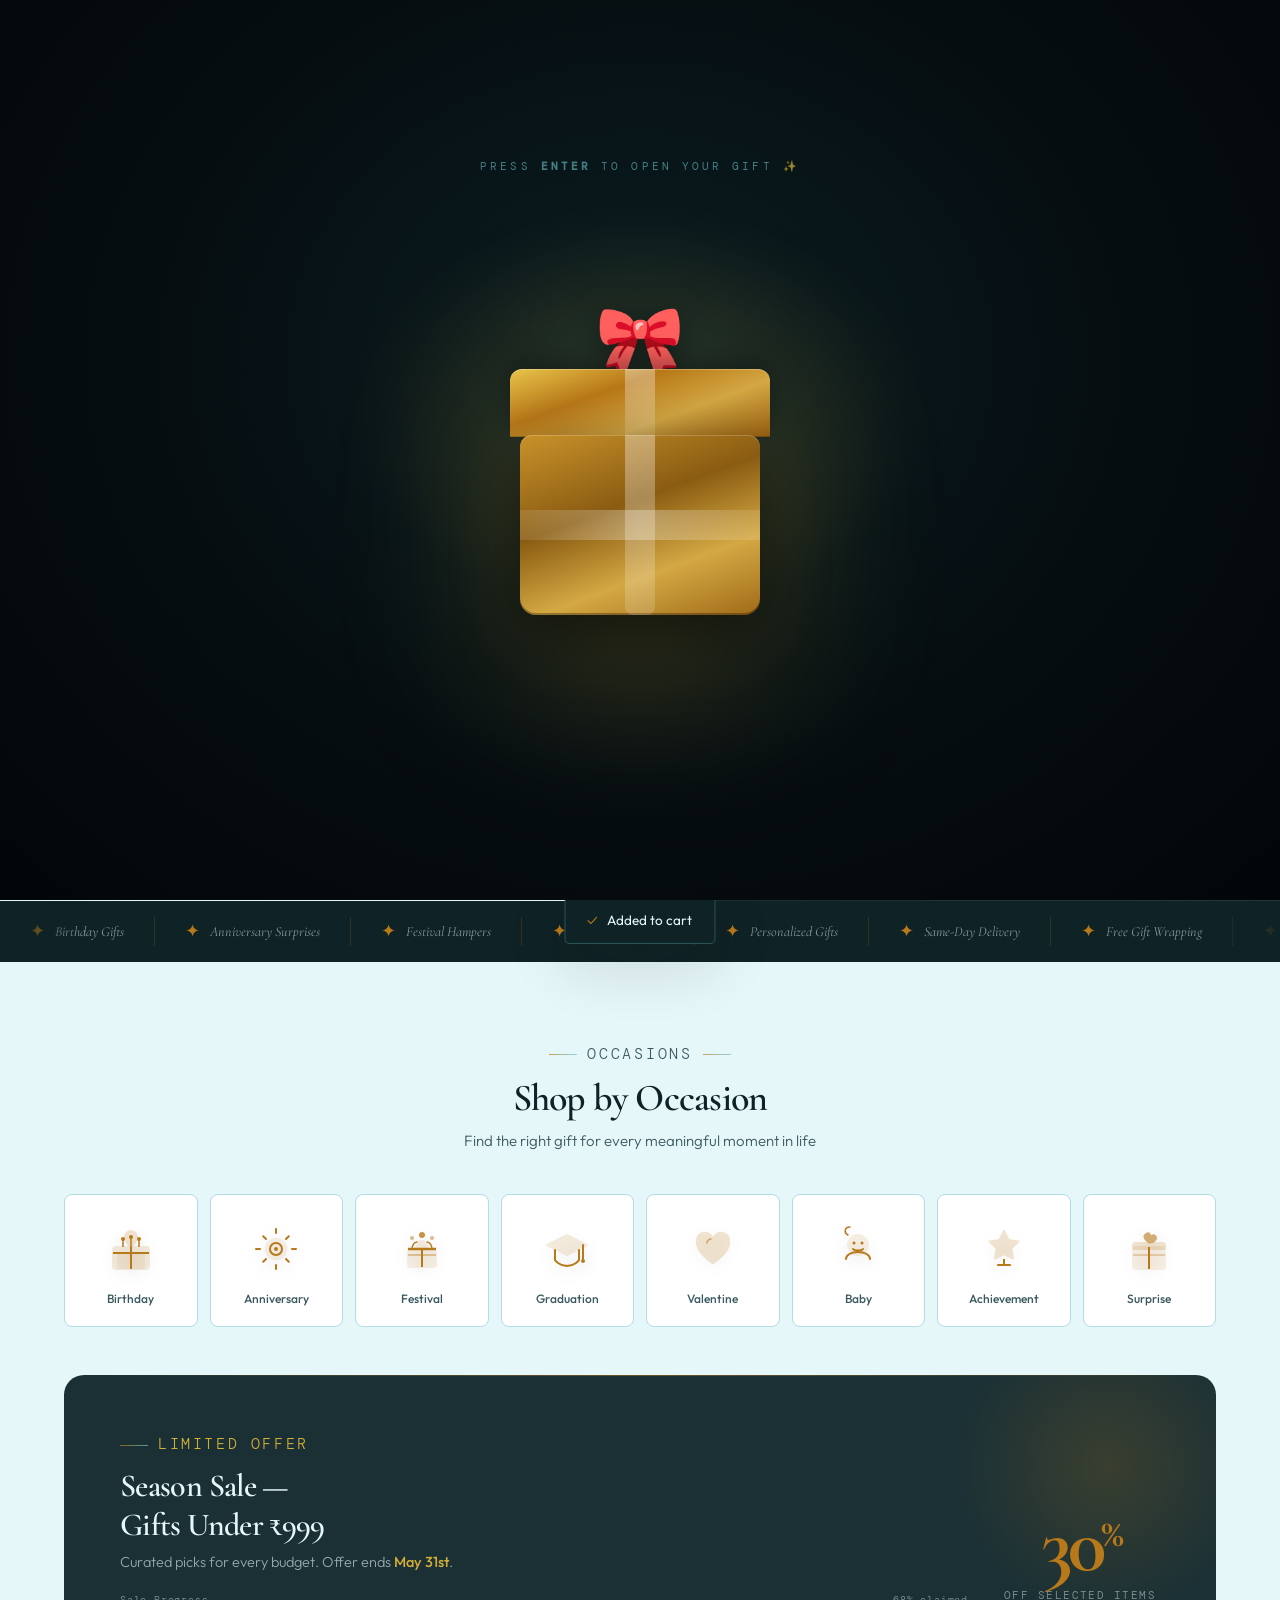
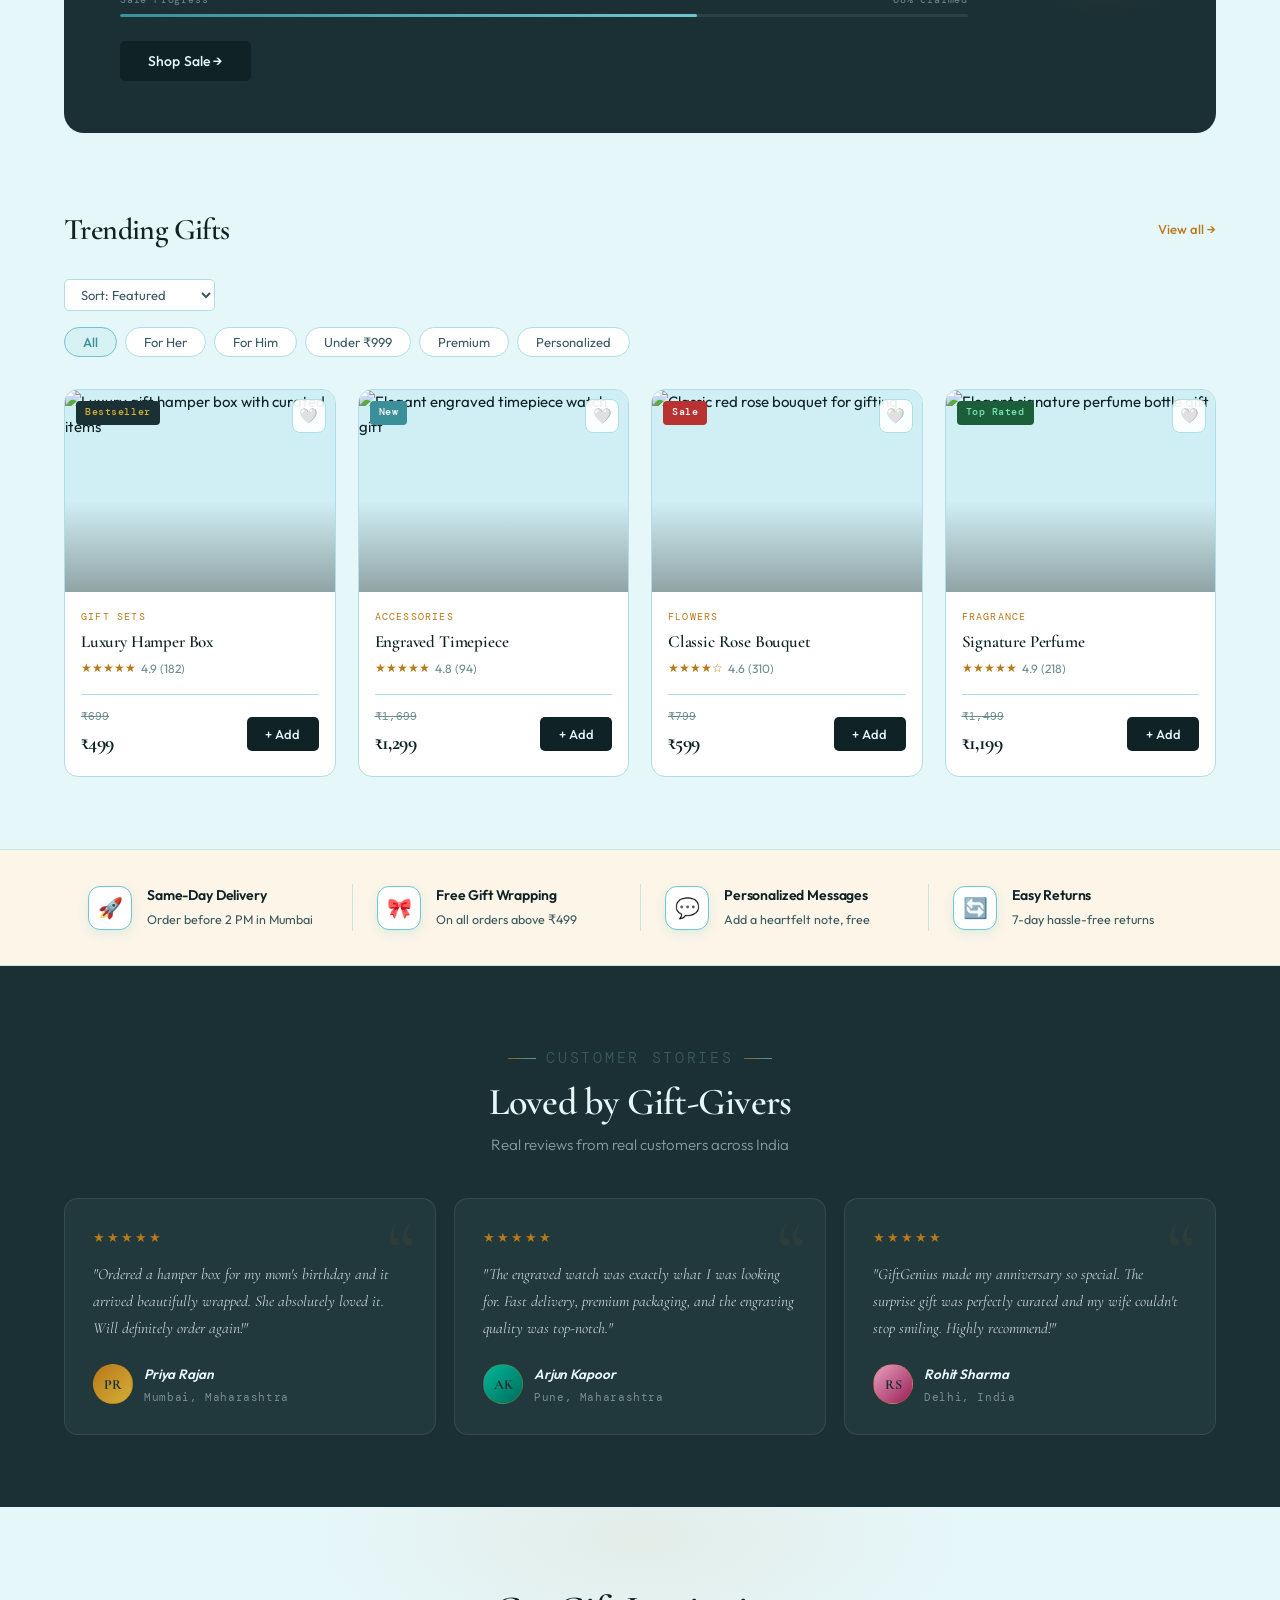
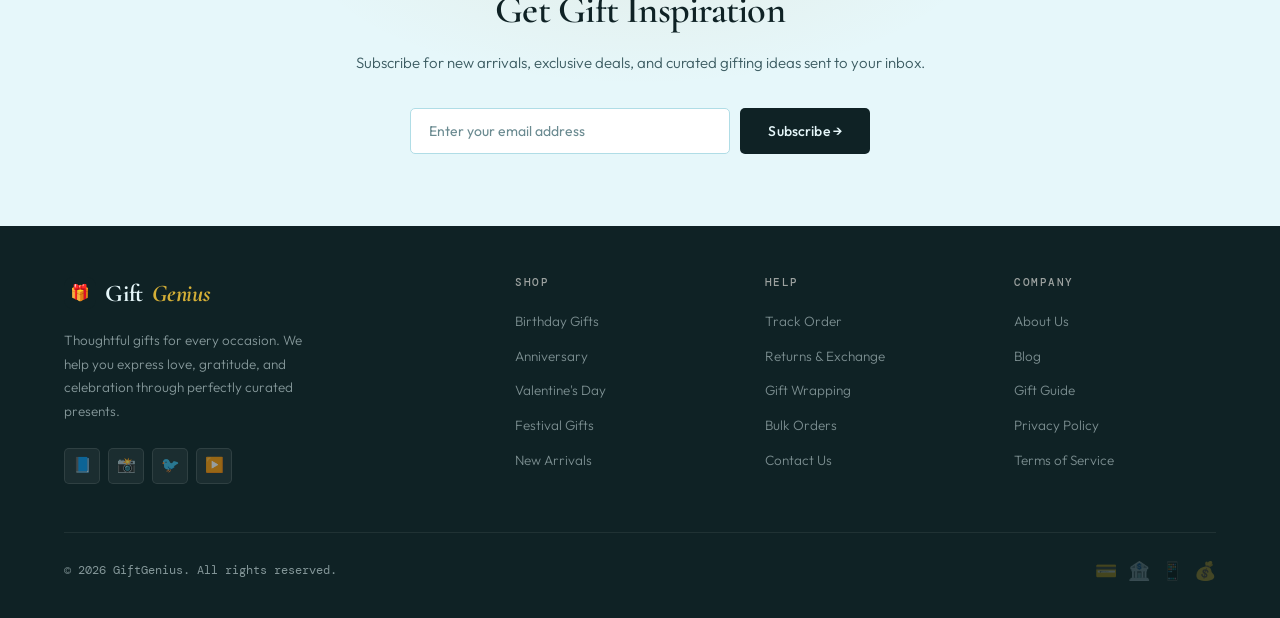
==== commit 13d07258: "Update index.html" ====
--- a/index.html
+++ b/index.html
@@ -114,8 +114,10 @@
       <span class="wishlist-nav-badge" id="wishlistNavBadge">0</span>
     </button>
 
+    <!-- Account -->
     <button class="icon-btn" title="Account" aria-label="My account">👤</button>
 
+    <!-- Cart -->
     <button class="icon-btn" id="cartToggle" title="Open cart" aria-label="Open cart, 0 items">
       🛒
       <span class="cart-badge" id="cartCount" aria-live="polite" aria-atomic="true">0</span>
--- a/styles.css
+++ b/styles.css
@@ -6,28 +6,40 @@
 
 /* ─── 1. DESIGN TOKENS ─── */
 :root {
-  /* Palette — Light */
-  --cream:        #FAF7F2;
-  --cream-dark:   #F3EDE2;
-  --parchment:    #EDE4D3;
-  --gold:         #B8791A;      /* darkened for contrast */
-  --gold-light:   #D4A843;
+  /* Palette — Light (Penguin-inspired: teal bg + gold luxury + orange accents) */
+  --cream:        #E6F7FA;      /* light teal background */
+  --cream-dark:   #D0EFF5;
+  --parchment:    #C5E8F0;
+  --gold:         #B8791A;      /* luxury gold */
+  --gold-light:   #D4AF37;
   --gold-pale:    #FDF5E8;
-  --gold-dim:     rgba(184,121,26,0.12);
-  --ink:          #1A1612;
-  --charcoal:     #2C2620;
-  --warm-mid:     #5C4F42;      /* darkened for contrast */
-  --warm-light:   #8A7A6A;
-  --border:       rgba(184,121,26,0.2);
-  --border-soft:  #E8DFD0;
+  --gold-dim:     rgba(212,175,55,0.12);
+  --ink:          #0F2225;      /* dark teal-ink */
+  --charcoal:     #1A3035;
+  --warm-mid:     #3A5A60;
+  --warm-light:   #6A8A90;
+  --border:       rgba(110,198,207,0.35);
+  --border-soft:  #B0DDE6;
   --white:        #FFFFFF;
   --danger:       #B83232;
   --success:      #1A7A5E;
 
+  /* Penguin palette tokens */
+  --teal:         #6EC6CF;      /* penguin bg accent */
+  --teal-dark:    #3A8F98;
+  --teal-pale:    rgba(110,198,207,0.12);
+  --orange-acc:   #FFA726;      /* beak/feet accent */
+  --orange-dim:   rgba(255,167,38,0.15);
+
+  /* Primary gold token (design system) */
+  --primary-gold: #D4AF37;
+  --bg-light:     #E6F7FA;
+  --text-light:   #222222;
+
   /* FX accents */
-  --fx-violet:    #5A4ED1;
-  --fx-teal:      #00B89A;
-  --fx-glow:      rgba(90,78,209,0.22);
+  --fx-violet:    #4FB3BF;      /* teal replacing violet */
+  --fx-teal:      #6EC6CF;
+  --fx-glow:      rgba(110,198,207,0.28);
 
   /* Typography */
   --font-serif:   'Cormorant Garamond', Georgia, serif;
@@ -61,30 +73,35 @@
   --surface:     var(--white);
   --text:        var(--ink);
   --text-muted:  var(--warm-mid);
-  --header-bg:   rgba(250,247,242,0.95);
+  --header-bg:   rgba(230,247,250,0.95);
 }
 
 /* Dark mode overrides */
 [data-theme="dark"] {
-  --bg:           #120F0C;
-  --cream:        #120F0C;
-  --cream-dark:   #1C1814;
-  --parchment:    #221E19;
-  --surface:      #1E1A16;
-  --white:        #1E1A16;
-  --text:         #F0EBE3;
-  --ink:          #F0EBE3;
-  --text-muted:   #9A8A78;
-  --warm-mid:     #9A8A78;
-  --warm-light:   #7A6A5A;
-  --charcoal:     #2A2420;
-  --border-soft:  #2E2820;
-  --border:       rgba(184,121,26,0.25);
-  --gold-pale:    rgba(184,121,26,0.1);
-  --header-bg:    rgba(18,15,12,0.95);
-  --shadow-sm:    0 2px 16px rgba(0,0,0,0.3);
-  --shadow-md:    0 8px 36px rgba(0,0,0,0.4);
-  --shadow-lg:    0 20px 60px rgba(0,0,0,0.5);
+  --bg:           #0F1A1C;      /* dark teal background */
+  --cream:        #0F1A1C;
+  --cream-dark:   #162428;
+  --parchment:    #1E2A2D;
+  --surface:      #1E2A2D;
+  --white:        #1E2A2D;
+  --text:         #F5F5F5;
+  --ink:          #F5F5F5;
+  --text-muted:   #8AABB0;
+  --warm-mid:     #8AABB0;
+  --warm-light:   #6A8A90;
+  --charcoal:     #243035;
+  --accent:       #FFD700;
+  --bg-dark:      #0F1A1C;
+  --text-dark:    #F5F5F5;
+  --border-soft:  #263840;
+  --border:       rgba(110,198,207,0.25);
+  --gold-pale:    rgba(212,175,55,0.1);
+  --teal:         #4FB3BF;
+  --teal-pale:    rgba(79,179,191,0.12);
+  --header-bg:    rgba(15,26,28,0.97);
+  --shadow-sm:    0 2px 16px rgba(0,0,0,0.4);
+  --shadow-md:    0 8px 36px rgba(0,0,0,0.5);
+  --shadow-lg:    0 20px 60px rgba(0,0,0,0.6);
 }
 
 /* ─── 2. RESET & BASE ─── */
@@ -152,14 +169,14 @@
 ::-webkit-scrollbar { width: 5px; }
 ::-webkit-scrollbar-track { background: var(--cream-dark); }
 ::-webkit-scrollbar-thumb {
-  background: linear-gradient(180deg, var(--fx-violet), var(--fx-teal));
+  background: linear-gradient(180deg, var(--gold-light), var(--teal));
   border-radius: 99px;
 }
 
 /* ─── 3. ANNOUNCEMENT BAR ─── */
 .announcement {
   background: var(--charcoal);
-  color: rgba(250,247,242,0.7);
+  color: rgba(230,247,250,0.75);
   text-align: center;
   font-size: 12.5px;
   letter-spacing: 0.04em;
@@ -176,15 +193,15 @@
   position: absolute;
   bottom: 0; left: 0; right: 0;
   height: 1px;
-  background: linear-gradient(90deg, transparent, var(--gold-light), transparent);
-  opacity: 0.4;
+  background: linear-gradient(90deg, transparent, var(--teal), transparent);
+  opacity: 0.5;
 }
 
 .ann-divider {
   width: 4px; height: 4px;
-  background: var(--gold);
+  background: var(--teal);
   border-radius: 50%;
-  opacity: 0.5;
+  opacity: 0.6;
   flex-shrink: 0;
 }
 
@@ -241,12 +258,13 @@
 .nav-pill {
   display: flex;
   align-items: center;
-  background: var(--ink);
+  background: linear-gradient(135deg, #1a1410 0%, #2a1f14 100%);
+  border: 1px solid rgba(212,175,55,0.3);
   border-radius: 999px;
   padding: 5px;
   gap: 2px;
   position: relative;
-  box-shadow: 0 4px 20px rgba(26,22,18,0.2);
+  box-shadow: 0 4px 24px rgba(0,0,0,0.35), inset 0 1px 0 rgba(212,175,55,0.1);
 }
 
 .nav-pill::before {
@@ -254,8 +272,8 @@
   position: absolute;
   height: calc(100% - 10px);
   border-radius: 999px;
-  background: linear-gradient(135deg, var(--fx-violet), var(--fx-teal));
-  box-shadow: 0 0 16px var(--fx-glow);
+  background: linear-gradient(135deg, #c9922a 0%, #e8c44a 50%, #c9922a 100%);
+  box-shadow: 0 0 20px rgba(212,175,55,0.45), 0 2px 8px rgba(0,0,0,0.3);
   transition: left 0.35s cubic-bezier(.4,0,.2,1), width 0.35s cubic-bezier(.4,0,.2,1);
   top: 5px;
   left: var(--pill-left, 5px);
@@ -269,17 +287,43 @@
   z-index: 1;
   font-size: 13px;
   font-weight: 400;
-  color: rgba(250,247,242,0.55);
+  color: rgba(240,228,200,0.72);
   text-decoration: none;
   padding: 7px 16px;
   border-radius: 999px;
-  transition: color 0.2s;
+  transition: color 0.25s, text-shadow 0.25s;
   white-space: nowrap;
   letter-spacing: 0.01em;
 }
 
-.nav-pill a:hover { color: rgba(250,247,242,0.9); }
-.nav-pill a.active { color: #fff; font-weight: 500; }
+.nav-pill a:hover {
+  color: #f5e6b8;
+  text-shadow: 0 0 14px rgba(212,175,55,0.55);
+}
+.nav-pill a.active {
+  color: #1a1208;
+  font-weight: 600;
+  text-shadow: none;
+}
+
+/* Ensure nav pill always looks rich in dark mode */
+[data-theme="dark"] .nav-pill {
+  background: linear-gradient(135deg, #0e0b07 0%, #1e1508 100%);
+  border-color: rgba(212,175,55,0.4);
+  box-shadow: 0 4px 28px rgba(0,0,0,0.6), inset 0 1px 0 rgba(212,175,55,0.15);
+}
+
+[data-theme="dark"] .nav-pill a {
+  color: rgba(240,228,200,0.75);
+}
+
+[data-theme="dark"] .nav-pill a:hover {
+  color: #f5e6b8;
+}
+
+[data-theme="dark"] .nav-pill a.active {
+  color: #1a1208;
+}
 
 /* Header right */
 .header-right {
@@ -343,7 +387,7 @@
 .cart-badge {
   position: absolute;
   top: -5px; right: -5px;
-  background: linear-gradient(135deg, var(--fx-violet), var(--fx-teal));
+  background: linear-gradient(135deg, var(--teal-dark), var(--teal));
   color: white;
   font-family: var(--font-mono);
   font-size: 9px;
@@ -566,8 +610,8 @@
 .progress-fill {
   height: 100%;
   border-radius: 99px;
-  background: linear-gradient(90deg, var(--fx-violet), var(--fx-teal));
-  box-shadow: 0 0 8px rgba(0,205,176,0.4);
+  background: linear-gradient(90deg, var(--gold-light), var(--teal));
+  box-shadow: 0 0 8px rgba(110,198,207,0.5);
   animation: progressGrow 2s cubic-bezier(.4,0,.2,1) forwards;
   width: 0;
 }
@@ -617,15 +661,15 @@
   position: absolute;
   inset: 0;
   background:
-    radial-gradient(circle at 30% 30%, rgba(184,121,26,0.18) 0%, transparent 55%),
-    radial-gradient(circle at 75% 75%, rgba(184,121,26,0.10) 0%, transparent 45%);
+    radial-gradient(circle at 30% 30%, rgba(110,198,207,0.18) 0%, transparent 55%),
+    radial-gradient(circle at 75% 75%, rgba(212,175,55,0.12) 0%, transparent 45%);
 }
 
 .hero-right::after {
   content: '';
   position: absolute;
   inset: 0;
-  background-image: radial-gradient(circle, rgba(184,121,26,0.12) 1px, transparent 1px);
+  background-image: radial-gradient(circle, rgba(110,198,207,0.1) 1px, transparent 1px);
   background-size: 30px 30px;
   pointer-events: none;
 }
@@ -807,7 +851,7 @@
   display: block;
   font-size: 12.5px;
   font-weight: 600;
-  color: #FAF7F2;
+  color: #E6F7FA;
   letter-spacing: -0.01em;
 }
 
@@ -878,7 +922,7 @@
 }
 
 .heading--light { color: var(--cream) !important; }
-.subheading--dim { color: rgba(250,247,242,0.5) !important; }
+.subheading--dim { color: rgba(230,247,250,0.55) !important; }
 
 /* ─── 8. MARQUEE ─── */
 .marquee-section {
@@ -922,7 +966,7 @@
   font-family: var(--font-serif);
   font-size: 14px;
   font-style: italic;
-  color: rgba(250,247,242,0.5);
+  color: rgba(230,247,250,0.55);
   white-space: nowrap;
   border-right: 1px solid rgba(184,121,26,0.2);
 }
@@ -972,9 +1016,51 @@
 
 .cat-card:hover::after { transform: scaleX(1); }
 
-.cat-ico { font-size: 30px; line-height: 1; }
-.cat-card span { font-size: 12px; font-weight: 500; color: var(--text-muted); text-align: center; transition: color 0.25s; }
-.cat-card:hover span { color: var(--text); }
+/* SVG icon — inherits gold color */
+.cat-ico {
+  font-size: 44px;
+  line-height: 1;
+  width: 60px;
+  height: 60px;
+  display: flex;
+  align-items: center;
+  justify-content: center;
+  color: var(--gold);
+  transition: color 0.25s, transform 0.3s ease, filter 0.3s ease;
+}
+
+.cat-ico svg {
+  width: 48px;
+  height: 48px;
+}
+
+.cat-card:hover .cat-ico {
+  color: var(--gold-light);
+  transform: scale(1.15) translateY(-4px);
+  filter: drop-shadow(0 6px 12px rgba(184,121,26,0.4));
+}
+
+.cat-card span:not(.cat-ico) {
+  font-size: 12px;
+  font-weight: 500;
+  color: var(--text-muted);
+  text-align: center;
+  transition: color 0.25s;
+}
+
+.cat-card:hover span:not(.cat-ico) { color: var(--gold); }
+
+/* Dark mode: cat cards get a richer surface */
+[data-theme="dark"] .cat-card {
+  background: #1E1A14;
+  border-color: rgba(212,175,55,0.15);
+}
+
+[data-theme="dark"] .cat-card:hover {
+  background: #251F16;
+  border-color: rgba(212,175,55,0.4);
+  box-shadow: 0 8px 36px rgba(0,0,0,0.5), 0 0 0 1px rgba(212,175,55,0.15);
+}
 
 /* ─── 10. PROMO ─── */
 .promo-wrap { padding: 0 5% var(--sp-9); }
@@ -1021,7 +1107,7 @@
 
 .promo-text > p {
   font-size: 14.5px;
-  color: rgba(250,247,242,0.55);
+  color: rgba(230,247,250,0.6);
   margin-top: 6px;
   font-weight: 300;
 }
@@ -1035,7 +1121,7 @@
   justify-content: space-between;
   font-family: var(--font-mono);
   font-size: 10px;
-  color: rgba(250,247,242,0.4);
+  color: rgba(230,247,250,0.45);
   letter-spacing: 0.08em;
 }
 
@@ -1049,9 +1135,9 @@
 .promo-progress-fill {
   height: 100%;
   border-radius: 99px;
-  background: linear-gradient(90deg, var(--fx-violet), var(--fx-teal));
+  background: linear-gradient(90deg, var(--teal-dark), var(--fx-teal));
   width: 68%;
-  box-shadow: 0 0 8px rgba(0,205,176,0.5);
+  box-shadow: 0 0 8px rgba(110,198,207,0.5);
   position: relative;
 }
 
@@ -1083,7 +1169,7 @@
   display: block;
   font-family: var(--font-mono);
   font-size: 10.5px;
-  color: rgba(250,247,242,0.4);
+  color: rgba(230,247,250,0.45);
   letter-spacing: 0.14em;
   text-transform: uppercase;
   margin-top: 2px;
@@ -1228,11 +1314,11 @@
 }
 
 .pbadge--bestseller { background: var(--charcoal); color: var(--gold-light); }
-.pbadge--new        { background: var(--fx-violet); color: #fff; }
+.pbadge--new        { background: var(--teal-dark); color: #fff; }
 .pbadge--sale       { background: var(--danger); color: #fff; }
 .pbadge--rated      { background: #1A5E3A; color: #7FE4B0; }
 
-/* Wishlist button */
+/* Wishlist button — always visible */
 .wish-btn {
   position: absolute;
   top: 9px; right: 9px;
@@ -1243,13 +1329,12 @@
   display: flex; align-items: center; justify-content: center;
   font-size: 15px;
   transition: var(--trans);
-  opacity: 0;
+  opacity: 1;
   z-index: 3;
 }
 
-.pcard:hover .wish-btn { opacity: 1; }
 .wish-btn.active { opacity: 1; border-color: #fdc7c7; background: #fff0f0; }
-.wish-btn:hover { transform: scale(1.1); }
+.wish-btn:hover { transform: scale(1.1); box-shadow: 0 4px 12px rgba(184,121,26,0.2); }
 
 /* Quick view button */
 .quickview-btn {
@@ -1407,8 +1492,8 @@
 }
 
 .tcard {
-  background: rgba(250,247,242,0.04);
-  border: 1px solid rgba(250,247,242,0.09);
+  background: rgba(230,247,250,0.04);
+  border: 1px solid rgba(230,247,250,0.09);
   border-radius: var(--radius);
   padding: 28px;
   transition: var(--trans);
@@ -1428,7 +1513,7 @@
 }
 
 .tcard:hover {
-  background: rgba(250,247,242,0.065);
+  background: rgba(230,247,250,0.08);
   border-color: rgba(184,121,26,0.25);
   transform: translateY(-4px);
 }
@@ -1439,7 +1524,7 @@
   font-family: var(--font-serif);
   font-size: 15.5px;
   font-style: italic;
-  color: rgba(250,247,242,0.75);
+  color: rgba(240,252,255,0.78);
   line-height: 1.75;
   margin-bottom: 20px;
 }
@@ -1463,7 +1548,7 @@
 .t-av--rose { background: linear-gradient(135deg, #e8a0bf, #9B1D56); }
 
 .t-name { font-size: 13.5px; font-weight: 600; color: var(--cream); letter-spacing: -0.01em; }
-.t-loc  { font-family: var(--font-mono); font-size: 10.5px; color: rgba(250,247,242,0.4); letter-spacing: 0.06em; margin-top: 2px; }
+.t-loc  { font-family: var(--font-mono); font-size: 10.5px; color: rgba(230,247,250,0.45); letter-spacing: 0.06em; margin-top: 2px; }
 
 /* ─── 14. NEWSLETTER ─── */
 .newsletter {
@@ -1530,7 +1615,7 @@
 /* ─── 15. FOOTER ─── */
 .site-footer {
   background: var(--ink);
-  color: rgba(250,247,242,0.5);
+  color: rgba(230,247,250,0.55);
   padding: var(--sp-6) 5% var(--sp-4);
 }
 
@@ -1572,7 +1657,7 @@
 }
 
 .footer-col li { margin-bottom: 10px; }
-.footer-col a { font-size: 13.5px; color: rgba(250,247,242,0.45); text-decoration: none; transition: var(--trans); font-weight: 300; }
+.footer-col a { font-size: 13.5px; color: rgba(230,247,250,0.5); text-decoration: none; transition: var(--trans); font-weight: 300; }
 .footer-col a:hover { color: var(--gold-light); }
 
 .footer-bottom {
@@ -1625,10 +1710,10 @@
 .cart-progress-fill {
   position: absolute;
   left: 0; top: 0; bottom: 0;
-  background: linear-gradient(90deg, var(--fx-violet), var(--fx-teal));
+  background: linear-gradient(90deg, var(--teal-dark), var(--fx-teal));
   border-radius: 0 99px 99px 0;
   transition: width 0.4s ease;
-  box-shadow: 0 0 8px rgba(0,205,176,0.4);
+  box-shadow: 0 0 8px rgba(110,198,207,0.4);
 }
 
 .cart-hd {
@@ -1682,7 +1767,7 @@
 }
 
 .cart-msg--ship { background: var(--gold-dim); border: 1px solid var(--border); color: var(--warm-mid); }
-.cart-msg--free { background: rgba(0,185,154,0.08); border: 1px solid rgba(0,185,154,0.25); color: #009e88; }
+.cart-msg--free { background: rgba(110,198,207,0.08); border: 1px solid rgba(110,198,207,0.25); color: #3A8F98; }
 .cart-msg--ship strong { color: var(--gold); }
 
 .cart-item {
@@ -1917,3 +2002,1278 @@
     transition-duration: 0.01ms !important;
   }
 }
+/* ═══════════════════════════════════════════════════════
+   22. ENTRY ANIMATION — Gift Box Intro (Luxurious)
+═══════════════════════════════════════════════════════ */
+#entryOverlay {
+  position: fixed;
+  inset: 0;
+  z-index: 9999;
+  background: radial-gradient(ellipse at 50% 40%, #1c1408 0%, #0a0704 55%, #000 100%);
+  display: flex;
+  flex-direction: column;
+  align-items: center;
+  justify-content: center;
+  gap: 40px;
+  opacity: 1;
+  transition: opacity 0.9s ease;
+}
+
+/* Subtle ambient glow behind box */
+#entryOverlay::before {
+  content: '';
+  position: absolute;
+  width: 600px;
+  height: 400px;
+  top: 50%;
+  left: 50%;
+  transform: translate(-50%, -60%);
+  background: radial-gradient(ellipse, rgba(212,175,55,0.12) 0%, transparent 70%);
+  pointer-events: none;
+}
+
+#entryOverlay.fade-out {
+  opacity: 0;
+  pointer-events: none;
+}
+
+.entry-hint {
+  font-family: var(--font-mono);
+  font-size: 11px;
+  letter-spacing: 0.28em;
+  color: rgba(212,175,55,0.5);
+  text-transform: uppercase;
+  animation: hintPulse 2.2s ease-in-out infinite;
+}
+
+@keyframes hintPulse {
+  0%, 100% { opacity: 0.35; }
+  50% { opacity: 1; }
+}
+
+/* Gift box — large, premium */
+.gift-box-scene {
+  position: relative;
+  width: 320px;
+  height: 320px;
+  cursor: pointer;
+  filter: drop-shadow(0 40px 80px rgba(212,175,55,0.3));
+  transition: filter 0.3s ease;
+}
+
+.gift-box-scene:hover {
+  filter: drop-shadow(0 50px 100px rgba(212,175,55,0.5));
+}
+
+.gift-box-base {
+  position: absolute;
+  bottom: 0;
+  left: 50%;
+  transform: translateX(-50%);
+  width: 240px;
+  height: 180px;
+  background: linear-gradient(160deg, #c9922a 0%, #8a5c12 40%, #d4a843 70%, #a06b18 100%);
+  border-radius: 12px 12px 16px 16px;
+  box-shadow:
+    0 20px 60px rgba(0,0,0,0.6),
+    inset 0 1px 0 rgba(255,255,255,0.2),
+    inset 0 -2px 0 rgba(0,0,0,0.3);
+}
+
+/* Ribbon vertical */
+.gift-box-base::before {
+  content: '';
+  position: absolute;
+  left: 50%; top: 0; bottom: 0;
+  width: 30px;
+  transform: translateX(-50%);
+  background: linear-gradient(180deg, rgba(255,255,255,0.35) 0%, rgba(255,255,255,0.15) 100%);
+  border-radius: 0 0 8px 8px;
+}
+
+/* Ribbon horizontal */
+.gift-box-base::after {
+  content: '';
+  position: absolute;
+  top: 50%; left: 0; right: 0;
+  height: 30px;
+  transform: translateY(-50%);
+  background: linear-gradient(90deg, rgba(255,255,255,0.1) 0%, rgba(255,255,255,0.3) 50%, rgba(255,255,255,0.1) 100%);
+}
+
+.gift-box-lid {
+  position: absolute;
+  bottom: 178px;
+  left: 50%;
+  transform: translateX(-50%);
+  width: 260px;
+  height: 68px;
+  background: linear-gradient(160deg, #e8c44a 0%, #b87818 35%, #d4a843 65%, #9a6010 100%);
+  border-radius: 12px 12px 0 0;
+  transform-origin: bottom center;
+  box-shadow:
+    0 -8px 30px rgba(0,0,0,0.4),
+    inset 0 1px 0 rgba(255,255,255,0.25),
+    inset 0 -1px 0 rgba(0,0,0,0.2);
+  transition: transform 0.75s cubic-bezier(.2,.8,.3,1);
+}
+
+/* Lid ribbon */
+.gift-box-lid::before {
+  content: '';
+  position: absolute;
+  left: 50%; top: 0; bottom: 0;
+  width: 30px;
+  transform: translateX(-50%);
+  background: linear-gradient(180deg, rgba(255,255,255,0.35) 0%, rgba(255,255,255,0.15) 100%);
+}
+
+.gift-box-bow {
+  position: absolute;
+  bottom: 238px;
+  left: 50%;
+  transform: translateX(-50%);
+  font-size: 72px;
+  line-height: 1;
+  animation: bowBounce 2s ease-in-out infinite;
+  transition: opacity 0.5s ease;
+  filter: drop-shadow(0 6px 16px rgba(0,0,0,0.5));
+}
+
+@keyframes bowBounce {
+  0%, 100% { transform: translateX(-50%) translateY(0) scale(1); }
+  50% { transform: translateX(-50%) translateY(-10px) scale(1.06); }
+}
+
+/* Opened state */
+.gift-box-scene.opening .gift-box-lid {
+  transform: translateX(-50%) rotate(-55deg) translateY(-30px);
+  box-shadow: 0 -20px 50px rgba(212,175,55,0.4);
+}
+
+.gift-box-scene.opening .gift-box-bow { opacity: 0; }
+
+/* Gold shimmer on open */
+.gift-box-scene.opening .gift-box-base::after {
+  background: linear-gradient(90deg,
+    transparent 0%,
+    rgba(255,220,80,0.5) 45%,
+    rgba(255,255,200,0.8) 50%,
+    rgba(255,220,80,0.5) 55%,
+    transparent 100%);
+  animation: shimmer 0.6s ease forwards;
+}
+
+@keyframes shimmer {
+  from { opacity: 0; }
+  50%  { opacity: 1; }
+  to   { opacity: 0; }
+}
+
+/* Entry brand text */
+.entry-brand {
+  text-align: center;
+  opacity: 0;
+  transform: translateY(28px);
+  transition: opacity 0.7s ease 0.5s, transform 0.7s ease 0.5s;
+}
+
+.entry-brand.visible {
+  opacity: 1;
+  transform: translateY(0);
+}
+
+.entry-brand p {
+  font-family: var(--font-mono);
+  font-size: 11px;
+  letter-spacing: 0.25em;
+  color: rgba(212,175,55,0.65);
+  text-transform: uppercase;
+  margin-bottom: 12px;
+}
+
+.entry-brand h2 {
+  font-family: var(--font-serif);
+  font-size: 52px;
+  font-weight: 700;
+  background: linear-gradient(135deg, #c9922a 0%, #f0d060 40%, #c9922a 70%, #e8c44a 100%);
+  -webkit-background-clip: text;
+  -webkit-text-fill-color: transparent;
+  background-clip: text;
+  letter-spacing: -0.02em;
+  line-height: 1.1;
+}
+
+.entry-brand h2 em {
+  font-style: italic;
+  background: linear-gradient(135deg, #fff 0%, #f0e0a0 50%, #fff 100%);
+  -webkit-background-clip: text;
+  -webkit-text-fill-color: transparent;
+  background-clip: text;
+}
+
+/* ─── CONFETTI ─── */
+.confetti-container {
+  position: fixed;
+  inset: 0;
+  pointer-events: none;
+  z-index: 10000;
+  overflow: hidden;
+}
+
+.confetti-piece {
+  position: absolute;
+  top: -10px;
+  width: 8px;
+  height: 8px;
+  border-radius: 2px;
+  animation: confettiFall linear forwards;
+}
+
+@keyframes confettiFall {
+  0%   { transform: translateY(0) rotate(0deg); opacity: 1; }
+  90%  { opacity: 1; }
+  100% { transform: translateY(110vh) rotate(720deg); opacity: 0; }
+}
+
+/* ─── FIREWORK ─── */
+.firework-container {
+  position: fixed;
+  inset: 0;
+  pointer-events: none;
+  z-index: 9998;
+  overflow: hidden;
+}
+
+.firework-burst {
+  position: absolute;
+  border-radius: 50%;
+  animation: fireworkPop 0.8s ease-out forwards;
+}
+
+@keyframes fireworkPop {
+  0%   { transform: scale(0); opacity: 1; }
+  100% { transform: scale(1); opacity: 0; }
+}
+
+/* ═══════════════════════════════════════════════════════
+   23. SEARCH SUGGESTIONS DROPDOWN
+═══════════════════════════════════════════════════════ */
+.search-suggestions {
+  position: absolute;
+  top: calc(100% + 8px);
+  left: 0;
+  right: 0;
+  background: var(--surface);
+  border: 1px solid var(--border-soft);
+  border-radius: var(--radius-sm);
+  box-shadow: var(--shadow-md);
+  z-index: 300;
+  overflow: hidden;
+  max-height: 0;
+  transition: max-height 0.25s ease, opacity 0.2s ease;
+  opacity: 0;
+  pointer-events: none;
+}
+
+.search-suggestions.open {
+  max-height: 200px;
+  opacity: 1;
+  pointer-events: all;
+}
+
+.search-suggestion-item {
+  padding: 9px 14px;
+  font-size: 13px;
+  color: var(--text-muted);
+  cursor: pointer;
+  display: flex;
+  align-items: center;
+  gap: 9px;
+  transition: background 0.15s;
+}
+
+.search-suggestion-item:hover,
+.search-suggestion-item.highlighted {
+  background: var(--gold-pale);
+  color: var(--text);
+}
+
+.search-suggestion-item::before {
+  content: '🔍';
+  font-size: 11px;
+  opacity: 0.5;
+  flex-shrink: 0;
+}
+
+.search-wrap { position: relative; }
+
+/* ═══════════════════════════════════════════════════════
+   24. WISHLIST HEART IN NAVBAR — always red
+═══════════════════════════════════════════════════════ */
+.wishlist-nav-btn {
+  background: linear-gradient(135deg, #fff5f5 0%, #ffe0e0 100%);
+  border: 1.5px solid #f5a0a0;
+  width: 38px; height: 38px;
+  border-radius: var(--radius-sm);
+  display: flex; align-items: center; justify-content: center;
+  font-size: 18px;
+  transition: var(--trans);
+  position: relative;
+  cursor: pointer;
+  box-shadow: 0 2px 8px rgba(229,57,53,0.15);
+}
+
+.wishlist-nav-btn:hover {
+  background: linear-gradient(135deg, #ffe0e0 0%, #ffbdbd 100%);
+  border-color: #e53935;
+  transform: scale(1.08);
+  box-shadow: 0 4px 16px rgba(229,57,53,0.35);
+}
+
+.wishlist-nav-btn .wl-icon { transition: transform 0.3s ease; }
+.wishlist-nav-btn:hover .wl-icon { transform: scale(1.2) rotate(-8deg); }
+
+.wishlist-nav-badge {
+  position: absolute;
+  top: -5px; right: -5px;
+  background: #e53935;
+  color: white;
+  font-family: var(--font-mono);
+  font-size: 9px;
+  width: 17px; height: 17px;
+  border-radius: 50%;
+  display: flex; align-items: center; justify-content: center;
+  border: 2px solid var(--bg);
+  font-weight: 500;
+  opacity: 0;
+  transform: scale(0);
+  transition: opacity 0.2s, transform 0.2s;
+}
+
+.wishlist-nav-badge.visible {
+  opacity: 1;
+  transform: scale(1);
+}
+
+[data-theme="dark"] .wishlist-nav-btn {
+  background: linear-gradient(135deg, #2a1018 0%, #3d1520 100%);
+  border-color: #c0392b;
+  box-shadow: 0 2px 10px rgba(229,57,53,0.25);
+}
+
+[data-theme="dark"] .wishlist-nav-btn:hover {
+  background: linear-gradient(135deg, #3d1520 0%, #5c1f2a 100%);
+  box-shadow: 0 4px 18px rgba(229,57,53,0.4);
+}
+
+/* ═══════════════════════════════════════════════════════
+   25. CATEGORY ICON — large, consistent
+═══════════════════════════════════════════════════════ */
+.cat-ico {
+  font-size: 44px;
+  line-height: 1;
+  width: 60px;
+  height: 60px;
+  display: flex;
+  align-items: center;
+  justify-content: center;
+  filter: drop-shadow(0 4px 8px rgba(0,0,0,0.15));
+  transition: transform 0.3s ease, filter 0.3s ease;
+}
+
+.cat-card:hover .cat-ico {
+  transform: scale(1.15) translateY(-4px);
+  filter: drop-shadow(0 8px 16px rgba(184,121,26,0.3));
+}
+
+/* ═══════════════════════════════════════════════════════
+   26. SLIDER TEXT DARK MODE FIX
+═══════════════════════════════════════════════════════ */
+.slider-text { color: var(--text); }
+
+[data-theme="dark"] .slider-text { color: var(--text-dark, #f5f5f5); }
+
+[data-theme="dark"] .marquee-item {
+  color: rgba(240,235,227,0.6);
+}
+
+/* Overlay for any slider backgrounds */
+.slide-overlay {
+  background: rgba(0,0,0,0.4);
+}
+
+/* ═══════════════════════════════════════════════════════
+   27. SMOOTH UX ENHANCEMENTS
+═══════════════════════════════════════════════════════ */
+/* Consistent hover scaling for all interactive cards */
+.pcard, .cat-card, .tcard, .feat-item {
+  transition: transform 0.3s ease, box-shadow 0.3s ease, border-color 0.3s ease;
+}
+
+/* Prevent abrupt color jumps on theme switch */
+* { transition-property: background-color, border-color, color; transition-duration: 0.3s; }
+
+/* But don't override animation durations */
+.confetti-piece, .firework-burst { transition: none !important; }
+
+/* Nav gold underline animation */
+.nav-pill a::after {
+  content: '';
+  position: absolute;
+  bottom: 4px;
+  left: 50%; right: 50%;
+  height: 1.5px;
+  background: var(--primary-gold);
+  border-radius: 1px;
+  transition: left 0.25s ease, right 0.25s ease, opacity 0.25s ease;
+  opacity: 0;
+}
+
+.nav-pill a:hover::after {
+  left: 14px;
+  right: 14px;
+  opacity: 0.5;
+}
+
+.nav-pill a.active::after {
+  left: 14px;
+  right: 14px;
+  opacity: 0.8;
+}
+
+/* ═══════════════════════════════════════════════════════
+   28. CARTOON AVATAR — Entry popup & Nav
+═══════════════════════════════════════════════════════ */
+
+/* CSS cartoon filter — turns the real photo into a vivid illustrated style */
+.cartoon-avatar {
+  width: 100%;
+  height: 100%;
+  object-fit: cover;
+  object-position: center top;
+  /* Cartoon effect: high contrast + saturation + slight posterize-like treatment */
+  filter:
+    contrast(1.45)
+    saturate(1.8)
+    brightness(1.08)
+    hue-rotate(2deg)
+    drop-shadow(0 0 0 rgba(0,0,0,0));
+  border-radius: 50%;
+  display: block;
+  transition: filter 0.3s ease;
+}
+
+/* Additional cartoon outline layer via box-shadow on wrapper */
+.cartoon-avatar-wrap {
+  position: relative;
+  width: 100%;
+  height: 100%;
+}
+
+/* ─── ENTRY SCENE ─── */
+.entry-scene-wrap {
+  position: relative;
+  width: 320px;
+  height: 360px;
+  display: flex;
+  align-items: flex-end;
+  justify-content: center;
+}
+
+/* Cartoon popup character — sits behind/above box */
+.cartoon-popup {
+  position: absolute;
+  bottom: 220px; /* sits above the box lid area */
+  left: 50%;
+  transform: translateX(-50%) translateY(80px) scale(0.5);
+  opacity: 0;
+  z-index: 10;
+  pointer-events: none;
+  transition:
+    transform 0.7s cubic-bezier(0.34, 1.56, 0.64, 1),
+    opacity 0.4s ease;
+  width: 140px;
+  height: 160px;
+}
+
+.cartoon-popup.popped {
+  transform: translateX(-50%) translateY(0) scale(1);
+  opacity: 1;
+}
+
+.cartoon-avatar-wrap {
+  width: 130px;
+  height: 130px;
+  border-radius: 50%;
+  overflow: hidden;
+  border: 4px solid #d4af37;
+  box-shadow:
+    0 0 0 3px rgba(212,175,55,0.3),
+    0 0 40px rgba(212,175,55,0.5),
+    0 20px 40px rgba(0,0,0,0.5);
+  position: relative;
+  background: #1a1208;
+  /* 3D depth effect */
+  transform: perspective(400px) rotateX(4deg);
+}
+
+.cartoon-glow {
+  position: absolute;
+  inset: -20px;
+  border-radius: 50%;
+  background: radial-gradient(circle, rgba(212,175,55,0.35) 0%, transparent 70%);
+  pointer-events: none;
+  animation: cartoonGlowPulse 1.8s ease-in-out infinite;
+}
+
+@keyframes cartoonGlowPulse {
+  0%, 100% { opacity: 0.6; transform: scale(1); }
+  50% { opacity: 1; transform: scale(1.08); }
+}
+
+/* "Hi!" speech bubble */
+.hi-bubble {
+  position: absolute;
+  top: -8px;
+  right: -55px;
+  background: #fff;
+  border-radius: 20px 20px 20px 4px;
+  padding: 8px 14px;
+  font-family: var(--font-sans);
+  font-size: 16px;
+  font-weight: 700;
+  color: #1a1208;
+  white-space: nowrap;
+  box-shadow: 0 6px 24px rgba(0,0,0,0.3);
+  opacity: 0;
+  transform: scale(0.6) translateY(10px);
+  transform-origin: bottom left;
+  transition: opacity 0.4s ease 0.3s, transform 0.4s cubic-bezier(0.34,1.56,0.64,1) 0.3s;
+}
+
+.cartoon-popup.popped .hi-bubble {
+  opacity: 1;
+  transform: scale(1) translateY(0);
+}
+
+.hi-tail {
+  position: absolute;
+  bottom: -8px;
+  left: 10px;
+  width: 0;
+  height: 0;
+  border-left: 8px solid transparent;
+  border-right: 8px solid transparent;
+  border-top: 10px solid #fff;
+}
+
+/* Gift box scene repositioned inside the scene wrap */
+.entry-scene-wrap .gift-box-scene {
+  position: absolute;
+  bottom: 0;
+  left: 50%;
+  transform: translateX(-50%);
+  z-index: 5;
+}
+
+
+.nav-avatar-btn:hover::after {
+  opacity: 1;
+  transform: translateX(-50%) scale(1);
+}
+
+/* ═══════════════════════════════════════════════════════
+   29. DARK THEME — COMPREHENSIVE FIXES
+   All surfaces, cards, inputs, sections correctly themed
+═══════════════════════════════════════════════════════ */
+
+/* ── Header ── */
+[data-theme="dark"] .site-header {
+  background: rgba(10, 8, 5, 0.97);
+  border-bottom-color: rgba(212,175,55,0.18);
+}
+
+[data-theme="dark"] .search-wrap {
+  background: #1a1510;
+  border-color: rgba(212,175,55,0.18);
+}
+
+[data-theme="dark"] .search-wrap:focus-within {
+  background: #211c14;
+  border-color: var(--gold);
+  box-shadow: 0 0 0 3px rgba(184,121,26,0.2);
+}
+
+[data-theme="dark"] .search-wrap input {
+  color: #f0ebe3;
+}
+
+[data-theme="dark"] .icon-btn {
+  background: #1e1a14;
+  border-color: rgba(212,175,55,0.2);
+  color: #d4c4a0;
+}
+
+[data-theme="dark"] .icon-btn:hover {
+  background: #2a2418;
+  border-color: rgba(212,175,55,0.45);
+  color: #f0d080;
+}
+
+[data-theme="dark"] .hamburger {
+  background: #1e1a14;
+  border-color: rgba(212,175,55,0.2);
+}
+
+[data-theme="dark"] .logo { color: #f0ebe3; }
+[data-theme="dark"] .logo em { color: var(--gold-light); }
+
+/* ── Announcement bar ── */
+[data-theme="dark"] .announcement {
+  background: #0d0a06;
+  border-bottom: 1px solid rgba(212,175,55,0.15);
+}
+
+/* ── Hero ── */
+[data-theme="dark"] .hero-left {
+  background: var(--bg);
+}
+
+[data-theme="dark"] .hero h1 { color: #f0ebe3; }
+[data-theme="dark"] .hero-desc { color: #9a8a78; }
+
+[data-theme="dark"] .btn-primary {
+  background: linear-gradient(135deg, #c9922a, #d4af37);
+  color: #0d0a06;
+}
+
+[data-theme="dark"] .btn-primary:hover {
+  background: linear-gradient(135deg, #d4af37, #f0c84a);
+  box-shadow: 0 8px 28px rgba(212,175,55,0.4);
+}
+
+[data-theme="dark"] .btn-outline {
+  border-color: rgba(212,175,55,0.4);
+  color: #d4c4a0;
+}
+
+[data-theme="dark"] .btn-outline:hover {
+  border-color: var(--gold-light);
+  color: var(--gold-light);
+  background: rgba(212,175,55,0.08);
+}
+
+/* ── Product cards ── */
+[data-theme="dark"] .pcard {
+  background: #1a1510;
+  border-color: rgba(212,175,55,0.12);
+}
+
+[data-theme="dark"] .pcard:hover {
+  border-color: rgba(212,175,55,0.4);
+  box-shadow: 0 20px 60px rgba(0,0,0,0.6), 0 0 0 1px rgba(212,175,55,0.15);
+}
+
+[data-theme="dark"] .pcard-img {
+  background: #140f0a;
+}
+
+[data-theme="dark"] .pcard-name { color: #f0ebe3; }
+[data-theme="dark"] .pcard-cat { color: var(--gold-light); }
+
+[data-theme="dark"] .wish-btn {
+  background: rgba(20,15,10,0.92);
+  border-color: rgba(212,175,55,0.25);
+}
+
+[data-theme="dark"] .add-btn {
+  background: #252018;
+  border-color: rgba(212,175,55,0.3);
+  color: #d4c4a0;
+}
+
+[data-theme="dark"] .add-btn:hover {
+  background: var(--gold);
+  color: #0d0a06;
+  border-color: var(--gold);
+}
+
+/* ── Filter pills ── */
+[data-theme="dark"] .pill {
+  background: #1a1510;
+  border-color: rgba(212,175,55,0.2);
+  color: #9a8a78;
+}
+
+[data-theme="dark"] .pill:hover,
+[data-theme="dark"] .pill.active {
+  background: rgba(212,175,55,0.12);
+  border-color: var(--gold);
+  color: var(--gold-light);
+}
+
+[data-theme="dark"] .sort-select {
+  background: #1a1510;
+  border-color: rgba(212,175,55,0.2);
+  color: #9a8a78;
+}
+
+/* ── Marquee ── */
+[data-theme="dark"] .marquee-section {
+  background: #0a0806;
+}
+
+/* ── Promo banner ── */
+[data-theme="dark"] .promo-banner {
+  background: linear-gradient(135deg, #1a1208 0%, #0d0904 100%);
+  border: 1px solid rgba(212,175,55,0.2);
+}
+
+[data-theme="dark"] .promo-text h2 { color: #f0ebe3; }
+
+/* ── Testimonials ── */
+[data-theme="dark"] .testimonials {
+  background: #0d0a06;
+}
+
+[data-theme="dark"] .tcard {
+  background: #1a1510;
+  border-color: rgba(212,175,55,0.12);
+}
+
+[data-theme="dark"] .t-quote { color: #c0b090; }
+[data-theme="dark"] .t-name { color: #f0ebe3; }
+[data-theme="dark"] .t-loc { color: #7a6a5a; }
+[data-theme="dark"] .t-stars { color: var(--gold-light); }
+
+/* ── Features ── */
+[data-theme="dark"] .features {
+  background: #100d09;
+  border-top: 1px solid rgba(212,175,55,0.1);
+  border-bottom: 1px solid rgba(212,175,55,0.1);
+}
+
+[data-theme="dark"] .feat-item { border-color: rgba(212,175,55,0.12); }
+[data-theme="dark"] .feat-text strong { color: #f0ebe3; }
+[data-theme="dark"] .feat-text span { color: #7a6a5a; }
+
+/* ── Newsletter ── */
+[data-theme="dark"] .newsletter {
+  background: linear-gradient(135deg, #1a1208 0%, #100d09 100%);
+}
+
+[data-theme="dark"] .newsletter h2 { color: #f0ebe3; }
+[data-theme="dark"] .newsletter p { color: #9a8a78; }
+
+[data-theme="dark"] #nlEmail {
+  background: #120f08;
+  border-color: rgba(212,175,55,0.25);
+  color: #f0ebe3;
+}
+
+[data-theme="dark"] #nlEmail::placeholder { color: #5a4a38; }
+[data-theme="dark"] #nlEmail:focus { border-color: var(--gold); }
+
+/* ── Footer ── */
+[data-theme="dark"] .site-footer {
+  background: #080604;
+  border-top: 1px solid rgba(212,175,55,0.15);
+}
+
+[data-theme="dark"] .footer-col h3 { color: #c0a060; }
+[data-theme="dark"] .footer-col a { color: #7a6a5a; }
+[data-theme="dark"] .footer-col a:hover { color: var(--gold-light); }
+[data-theme="dark"] .footer-bottom { color: #4a3a2a; border-top-color: rgba(212,175,55,0.1); }
+
+/* ── Cart sidebar ── */
+[data-theme="dark"] .cart-side {
+  background: #120f0a;
+  border-left: 1px solid rgba(212,175,55,0.15);
+}
+
+[data-theme="dark"] .cart-hd { border-bottom-color: rgba(212,175,55,0.12); }
+[data-theme="dark"] .cart-hd h2 { color: #f0ebe3; }
+[data-theme="dark"] .cart-close-btn { background: #1e1a12; border-color: rgba(212,175,55,0.2); color: #9a8a78; }
+[data-theme="dark"] .cart-close-btn:hover { background: #2a2418; color: #f0ebe3; }
+[data-theme="dark"] .cart-item { border-bottom-color: rgba(212,175,55,0.1); }
+[data-theme="dark"] .ci-name { color: #f0ebe3; }
+[data-theme="dark"] .ci-img { background: #1a1510; border-color: rgba(212,175,55,0.15); }
+[data-theme="dark"] .checkout-btn {
+  background: linear-gradient(135deg, #c9922a, #d4af37);
+  color: #0d0a06;
+}
+[data-theme="dark"] .checkout-btn:hover {
+  background: linear-gradient(135deg, #d4af37, #f0c84a);
+}
+
+/* ── Quick view modal ── */
+[data-theme="dark"] .quickview-modal {
+  background: #120f0a;
+  border-color: rgba(212,175,55,0.2);
+}
+
+[data-theme="dark"] .modal-close { background: #1e1a12; border-color: rgba(212,175,55,0.2); color: #9a8a78; }
+[data-theme="dark"] .modal-name { color: #f0ebe3; }
+[data-theme="dark"] .modal-desc { color: #9a8a78; }
+
+/* ── Toast ── */
+[data-theme="dark"] .toast {
+  background: #1e1a12;
+  border-color: rgba(212,175,55,0.3);
+  color: #f0ebe3;
+}
+
+/* ── Mobile menu ── */
+[data-theme="dark"] .mobile-menu {
+  background: #120f0a;
+  border-bottom-color: rgba(212,175,55,0.15);
+}
+
+[data-theme="dark"] .mobile-menu a { color: #9a8a78; }
+[data-theme="dark"] .mobile-menu a:hover,
+[data-theme="dark"] .mobile-menu a[aria-current="page"] {
+  color: var(--gold-light);
+  background: rgba(212,175,55,0.08);
+}
+
+/* ── Section eyebrow lines ── */
+[data-theme="dark"] .sec-line { background: var(--gold); opacity: 0.35; }
+[data-theme="dark"] .sec-header h2 { color: #f0ebe3; }
+[data-theme="dark"] .sec-header p { color: #7a6a5a; }
+
+/* ── Search suggestions ── */
+[data-theme="dark"] .search-suggestions {
+  background: #1a1510;
+  border-color: rgba(212,175,55,0.2);
+}
+
+[data-theme="dark"] .search-suggestion-item {
+  color: #9a8a78;
+}
+
+[data-theme="dark"] .search-suggestion-item:hover,
+[data-theme="dark"] .search-suggestion-item.highlighted {
+  background: rgba(212,175,55,0.1);
+  color: var(--gold-light);
+}
+
+/* ── Scrollbar ── */
+[data-theme="dark"] ::-webkit-scrollbar-track { background: #120f0a; }
+/* ═══════════════════════════════════════════════════════
+   30. PENGUIN ANIMATION — Premium bounce + wave
+═══════════════════════════════════════════════════════ */
+
+/* Penguin bounces gently after popping from box */
+@keyframes penguinBounce {
+  0%, 100% { transform: translateX(-50%) translateY(0) scale(1); }
+  30%       { transform: translateX(-50%) translateY(-14px) scale(1.04); }
+  60%       { transform: translateX(-50%) translateY(-6px) scale(1.02); }
+}
+
+/* Subtle wave — arm/fin-like side sway */
+@keyframes penguinWave {
+  0%, 100% { transform: translateX(-50%) rotate(0deg); }
+  20%       { transform: translateX(-50%) rotate(-3deg); }
+  50%       { transform: translateX(-50%) rotate(2.5deg); }
+  80%       { transform: translateX(-50%) rotate(-2deg); }
+}
+
+.cartoon-popup.popped {
+  animation: penguinBounce 0.9s cubic-bezier(0.34, 1.56, 0.64, 1) forwards,
+             penguinWave 2.4s ease-in-out 1.2s infinite;
+}
+
+/* Override the base transform from the non-popped .popped selector */
+.cartoon-popup.popped:not(.waving) {
+  transform: translateX(-50%) translateY(0) scale(1);
+  opacity: 1;
+}
+
+/* Avatar glow — teal halo matching penguin bg */
+.cartoon-avatar-wrap {
+  width: 130px;
+  height: 130px;
+  border-radius: 50%;
+  overflow: hidden;
+  border: 4px solid #D4AF37;
+  box-shadow:
+    0 0 0 3px rgba(212,175,55,0.35),
+    0 0 0 7px rgba(110,198,207,0.25),
+    0 0 50px rgba(110,198,207,0.45),
+    0 20px 40px rgba(0,0,0,0.5);
+  position: relative;
+  background: #0F2225;
+  transform: perspective(400px) rotateX(4deg);
+}
+
+/* Penguin image — slightly enhanced contrast for premium cartoon feel */
+.cartoon-avatar {
+  width: 100%;
+  height: 100%;
+  object-fit: cover;
+  object-position: center 10%;
+  filter:
+    contrast(1.3)
+    saturate(1.6)
+    brightness(1.05);
+  border-radius: 50%;
+  display: block;
+  transition: filter 0.3s ease;
+}
+
+/* Glow ring pulses with teal */
+.cartoon-glow {
+  position: absolute;
+  inset: -20px;
+  border-radius: 50%;
+  background: radial-gradient(circle, rgba(110,198,207,0.4) 0%, rgba(212,175,55,0.2) 40%, transparent 70%);
+  pointer-events: none;
+  animation: cartoonGlowPulse 1.8s ease-in-out infinite;
+}
+
+@keyframes cartoonGlowPulse {
+  0%, 100% { opacity: 0.5; transform: scale(1); }
+  50%       { opacity: 1; transform: scale(1.1); }
+}
+
+/* Entry overlay — teal dark */
+#entryOverlay {
+  background: radial-gradient(ellipse at 50% 40%, #0A1E22 0%, #060D10 55%, #020608 100%);
+}
+
+#entryOverlay::before {
+  background: radial-gradient(ellipse, rgba(110,198,207,0.1) 0%, rgba(212,175,55,0.06) 40%, transparent 70%);
+}
+
+/* Entry brand title — teal+gold gradient */
+.entry-brand h2 {
+  font-family: var(--font-serif);
+  font-size: 52px;
+  font-weight: 700;
+  background: linear-gradient(135deg, #D4AF37 0%, #6EC6CF 40%, #D4AF37 70%, #FFA726 100%);
+  -webkit-background-clip: text;
+  -webkit-text-fill-color: transparent;
+  background-clip: text;
+  letter-spacing: -0.02em;
+  line-height: 1.1;
+  background-size: 200% 200%;
+  animation: brandGradientShift 3s ease infinite;
+}
+
+@keyframes brandGradientShift {
+  0%, 100% { background-position: 0% 50%; }
+  50%       { background-position: 100% 50%; }
+}
+
+.entry-brand h2 em {
+  font-style: italic;
+  background: linear-gradient(135deg, #fff 0%, #d0f0f5 50%, #fff 100%);
+  -webkit-background-clip: text;
+  -webkit-text-fill-color: transparent;
+  background-clip: text;
+}
+
+/* Entry hint — teal tone */
+.entry-hint {
+  font-family: var(--font-mono);
+  font-size: 11px;
+  letter-spacing: 0.28em;
+  color: rgba(110,198,207,0.6);
+  text-transform: uppercase;
+  animation: hintPulse 2.2s ease-in-out infinite;
+}
+
+/* Hi bubble — teal themed */
+.hi-bubble {
+  position: absolute;
+  top: -10px;
+  right: -65px;
+  background: linear-gradient(135deg, #E6F7FA, #fff);
+  border: 2px solid rgba(110,198,207,0.5);
+  border-radius: 20px 20px 20px 4px;
+  padding: 8px 15px;
+  font-family: var(--font-sans);
+  font-size: 15px;
+  font-weight: 700;
+  color: #0F2225;
+  white-space: nowrap;
+  box-shadow: 0 6px 24px rgba(110,198,207,0.3), 0 2px 8px rgba(0,0,0,0.2);
+  opacity: 0;
+  transform: scale(0.6) translateY(10px);
+  transform-origin: bottom left;
+  transition: opacity 0.4s ease 0.3s, transform 0.4s cubic-bezier(0.34,1.56,0.64,1) 0.3s;
+}
+
+.cartoon-popup.popped .hi-bubble {
+  opacity: 1;
+  transform: scale(1) translateY(0);
+}
+
+.hi-tail {
+  position: absolute;
+  bottom: -9px;
+  left: 10px;
+  width: 0; height: 0;
+  border-left: 8px solid transparent;
+  border-right: 8px solid transparent;
+  border-top: 10px solid #E6F7FA;
+}
+
+/* Confetti — teal + gold + orange palette */
+.confetti-piece {
+  position: absolute;
+  top: -10px;
+  width: 8px; height: 8px;
+  border-radius: 2px;
+  animation: confettiFall linear forwards;
+}
+
+/* ─── DARK MODE TEAL FIXES ─── */
+[data-theme="dark"] .site-header {
+  background: rgba(10,18,22,0.97);
+  border-bottom-color: rgba(110,198,207,0.2);
+}
+
+[data-theme="dark"] .search-wrap {
+  background: #121E22;
+  border-color: rgba(110,198,207,0.2);
+}
+
+[data-theme="dark"] .search-wrap:focus-within {
+  background: #192830;
+  border-color: var(--teal);
+  box-shadow: 0 0 0 3px rgba(110,198,207,0.2);
+}
+
+[data-theme="dark"] .search-wrap input { color: #E6F7FA; }
+
+[data-theme="dark"] .icon-btn {
+  background: #1A2A2E;
+  border-color: rgba(110,198,207,0.2);
+  color: #8AABB0;
+}
+
+[data-theme="dark"] .icon-btn:hover {
+  background: #223035;
+  border-color: rgba(110,198,207,0.5);
+  color: var(--teal);
+}
+
+[data-theme="dark"] .announcement {
+  background: #080D10;
+  border-bottom: 1px solid rgba(110,198,207,0.15);
+}
+
+[data-theme="dark"] .pcard {
+  background: #121E22;
+  border-color: rgba(110,198,207,0.12);
+}
+
+[data-theme="dark"] .pcard:hover {
+  border-color: rgba(110,198,207,0.4);
+  box-shadow: 0 20px 60px rgba(0,0,0,0.6), 0 0 0 1px rgba(110,198,207,0.15);
+}
+
+[data-theme="dark"] .pcard-img { background: #0F1A1C; }
+[data-theme="dark"] .pcard-name { color: #E6F7FA; }
+
+[data-theme="dark"] .pill {
+  background: #121E22;
+  border-color: rgba(110,198,207,0.2);
+  color: #8AABB0;
+}
+
+[data-theme="dark"] .pill:hover,
+[data-theme="dark"] .pill.active {
+  background: rgba(110,198,207,0.1);
+  border-color: var(--teal);
+  color: var(--teal);
+}
+
+[data-theme="dark"] .sort-select {
+  background: #121E22;
+  border-color: rgba(110,198,207,0.2);
+  color: #8AABB0;
+}
+
+[data-theme="dark"] .marquee-section { background: #060D10; }
+
+[data-theme="dark"] .promo-banner {
+  background: linear-gradient(135deg, #0A1A1E 0%, #060D10 100%);
+  border: 1px solid rgba(110,198,207,0.2);
+}
+
+[data-theme="dark"] .testimonials { background: #080D10; }
+
+[data-theme="dark"] .tcard {
+  background: #121E22;
+  border-color: rgba(110,198,207,0.12);
+}
+
+[data-theme="dark"] .features {
+  background: #0D1A1E;
+  border-top: 1px solid rgba(110,198,207,0.1);
+  border-bottom: 1px solid rgba(110,198,207,0.1);
+}
+
+[data-theme="dark"] .newsletter {
+  background: linear-gradient(135deg, #0A1A1E 0%, #0D1A1E 100%);
+}
+
+[data-theme="dark"] .site-footer {
+  background: #060810;
+  border-top: 1px solid rgba(110,198,207,0.15);
+}
+
+[data-theme="dark"] .cart-side {
+  background: #0A1418;
+  border-left: 1px solid rgba(110,198,207,0.15);
+}
+
+[data-theme="dark"] .quickview-modal {
+  background: #0A1418;
+  border-color: rgba(110,198,207,0.2);
+}
+
+[data-theme="dark"] .mobile-menu {
+  background: #0A1418;
+  border-bottom-color: rgba(110,198,207,0.15);
+}
+
+[data-theme="dark"] .mobile-menu a { color: #8AABB0; }
+[data-theme="dark"] .mobile-menu a:hover,
+[data-theme="dark"] .mobile-menu a[aria-current="page"] {
+  color: var(--teal);
+  background: rgba(110,198,207,0.08);
+}
+
+[data-theme="dark"] .search-suggestions {
+  background: #121E22;
+  border-color: rgba(110,198,207,0.2);
+}
+
+[data-theme="dark"] .search-suggestion-item { color: #8AABB0; }
+
+[data-theme="dark"] .search-suggestion-item:hover,
+[data-theme="dark"] .search-suggestion-item.highlighted {
+  background: rgba(110,198,207,0.1);
+  color: var(--teal);
+}
+
+[data-theme="dark"] ::-webkit-scrollbar-track { background: #0A1418; }
+[data-theme="dark"] ::-webkit-scrollbar-thumb {
+  background: linear-gradient(180deg, var(--gold-light), var(--teal));
+}
+
+/* ─── FEATURE STRIP TEAL ACCENTS ─── */
+.feat-ico {
+  width: 44px; height: 44px;
+  background: var(--surface);
+  border: 1.5px solid var(--teal);
+  border-radius: 12px;
+  display: flex; align-items: center; justify-content: center;
+  font-size: 20px;
+  flex-shrink: 0;
+  box-shadow: 0 4px 12px rgba(110,198,207,0.2);
+}
+
+/* Orange accent on secondary highlights */
+.ann-highlight { color: var(--orange-acc); font-weight: 600; }
+
+/* Teal hover on cat cards */
+.cat-card:hover { border-color: var(--teal); }
+.cat-card::after {
+  background: linear-gradient(90deg, var(--gold-light), var(--teal));
+}
+
+/* Section eyebrow lines — teal */
+.sec-line {
+  width: 28px; height: 1px;
+  background: linear-gradient(90deg, var(--gold), var(--teal));
+  opacity: 0.7;
+  flex-shrink: 0;
+}
+
+/* Orange accent pill */
+.pill:hover,
+.pill.active {
+  background: var(--teal-pale);
+  border-color: var(--teal);
+  color: var(--teal-dark);
+  font-weight: 500;
+}
+
+/* Teal toast border */
+.toast {
+  border: 1px solid rgba(110,198,207,0.3);
+}
+
+
+
+/* ═══════════════════════════════════════════════════════
+   31. PENGUIN IMAGE — Optimized display for cartoon PNG
+   Cyan bg penguin holding "Hi" sign — show fully
+═══════════════════════════════════════════════════════ */
+
+/* Override circle crop — show full penguin body */
+.cartoon-avatar-wrap {
+  width: 150px !important;
+  height: 150px !important;
+  border-radius: 20px !important;        /* rounded square, not circle */
+  overflow: hidden !important;
+  border: 3px solid #D4AF37 !important;
+  box-shadow:
+    0 0 0 3px rgba(212,175,55,0.35),
+    0 0 0 7px rgba(110,198,207,0.3),
+    0 0 60px rgba(110,198,207,0.55),
+    0 24px 48px rgba(0,0,0,0.55) !important;
+  background: #5FD5E0 !important;        /* match penguin's cyan bg */
+  transform: perspective(400px) rotateX(2deg) !important;
+}
+
+/* Show full penguin — don't crop the feet/sign */
+.cartoon-avatar {
+  width: 100% !important;
+  height: 100% !important;
+  object-fit: cover !important;
+  object-position: center center !important;
+  filter:
+    contrast(1.05)
+    saturate(1.1)
+    brightness(1.0) !important;           /* cartoon is already vivid, keep natural */
+  border-radius: 17px !important;
+  display: block !important;
+}
+
+/* Bigger popup container to fit the penguin */
+.cartoon-popup {
+  width: 170px !important;
+  height: 185px !important;
+  bottom: 210px !important;
+}
+
+/* Glow with cyan matching penguin bg */
+.cartoon-glow {
+  background: radial-gradient(circle, 
+    rgba(95,213,224,0.5) 0%, 
+    rgba(212,175,55,0.25) 40%, 
+    transparent 70%) !important;
+}
+
+/* Hi bubble — now redundant since penguin holds "Hi" sign, 
+   update it to say something else */
+.hi-bubble {
+  right: -80px !important;
+  top: -15px !important;
+  background: linear-gradient(135deg, #5FD5E0, #7DE8F0) !important;
+  border-color: rgba(212,175,55,0.6) !important;
+  color: #0F2225 !important;
+  font-size: 13px !important;
+  padding: 7px 13px !important;
+}
+
+/* Entry scene wrap — give more height */
+.entry-scene-wrap {
+  height: 400px !important;
+}
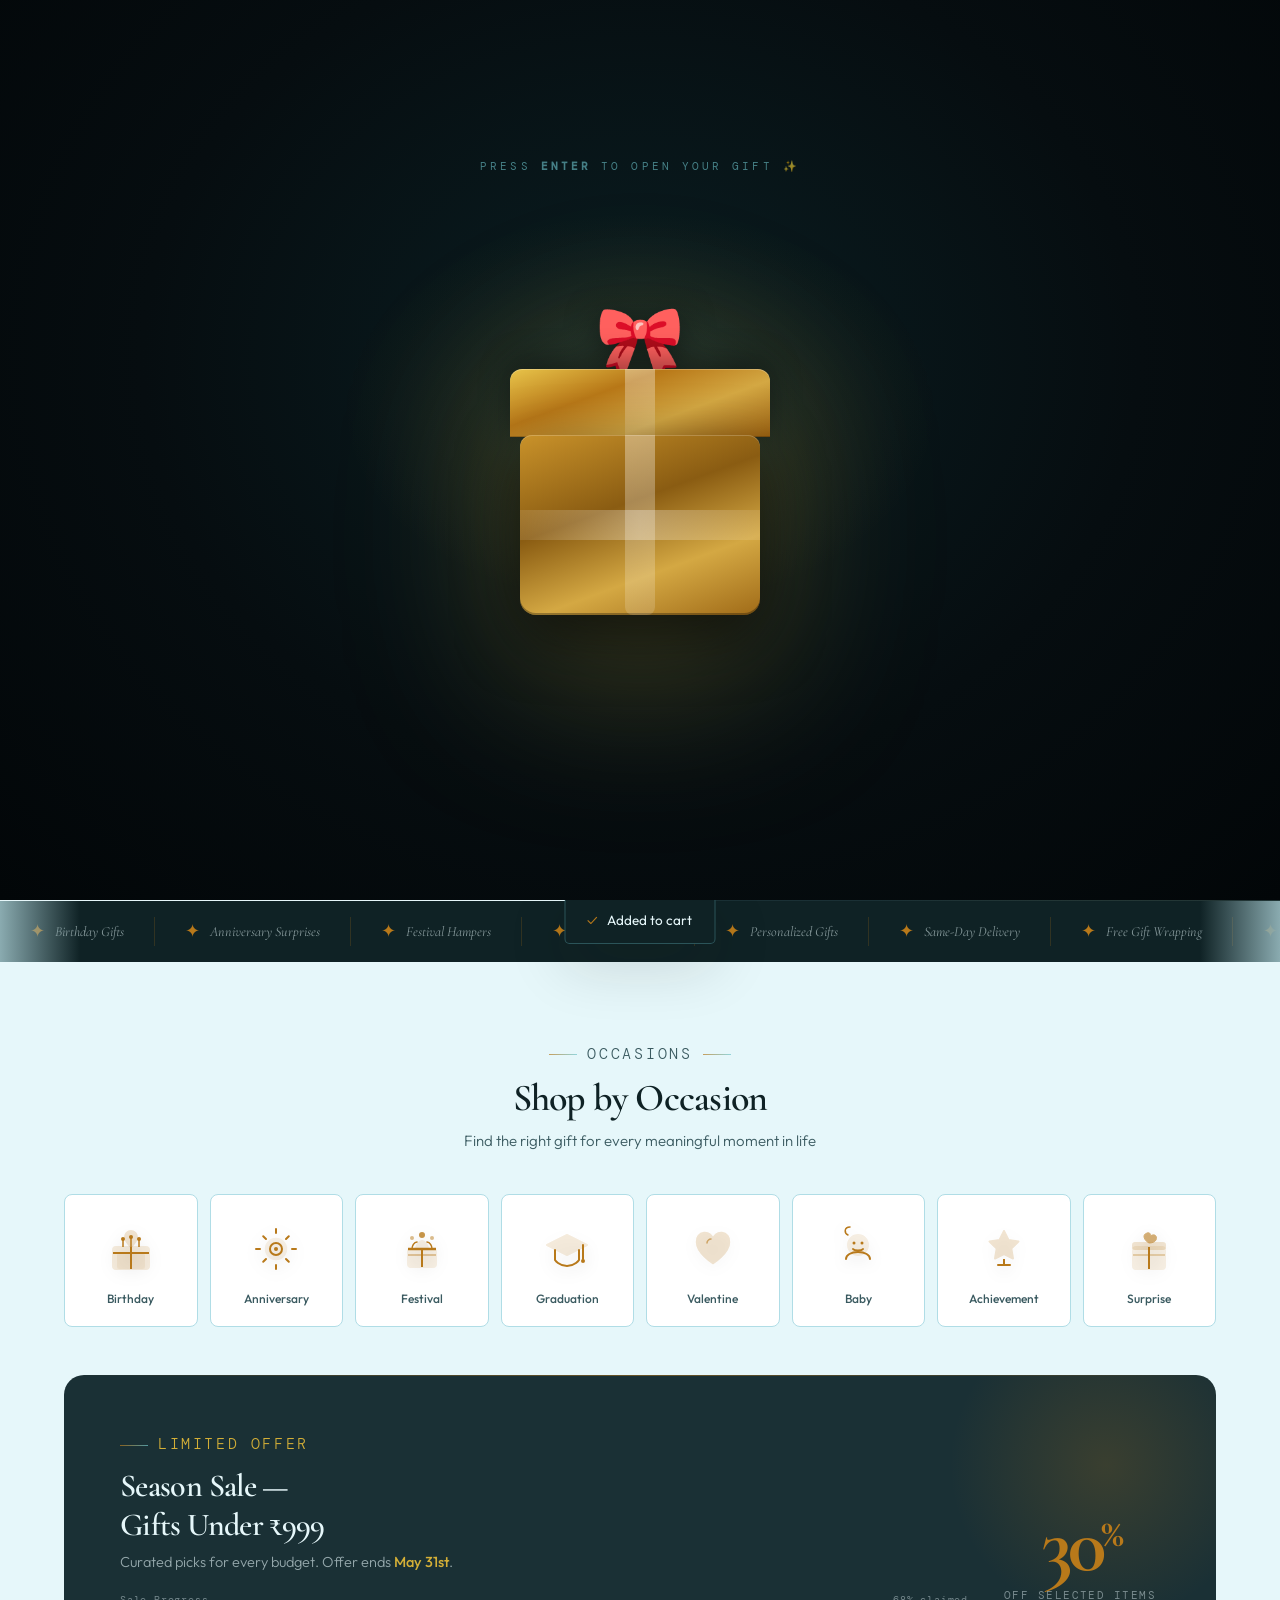
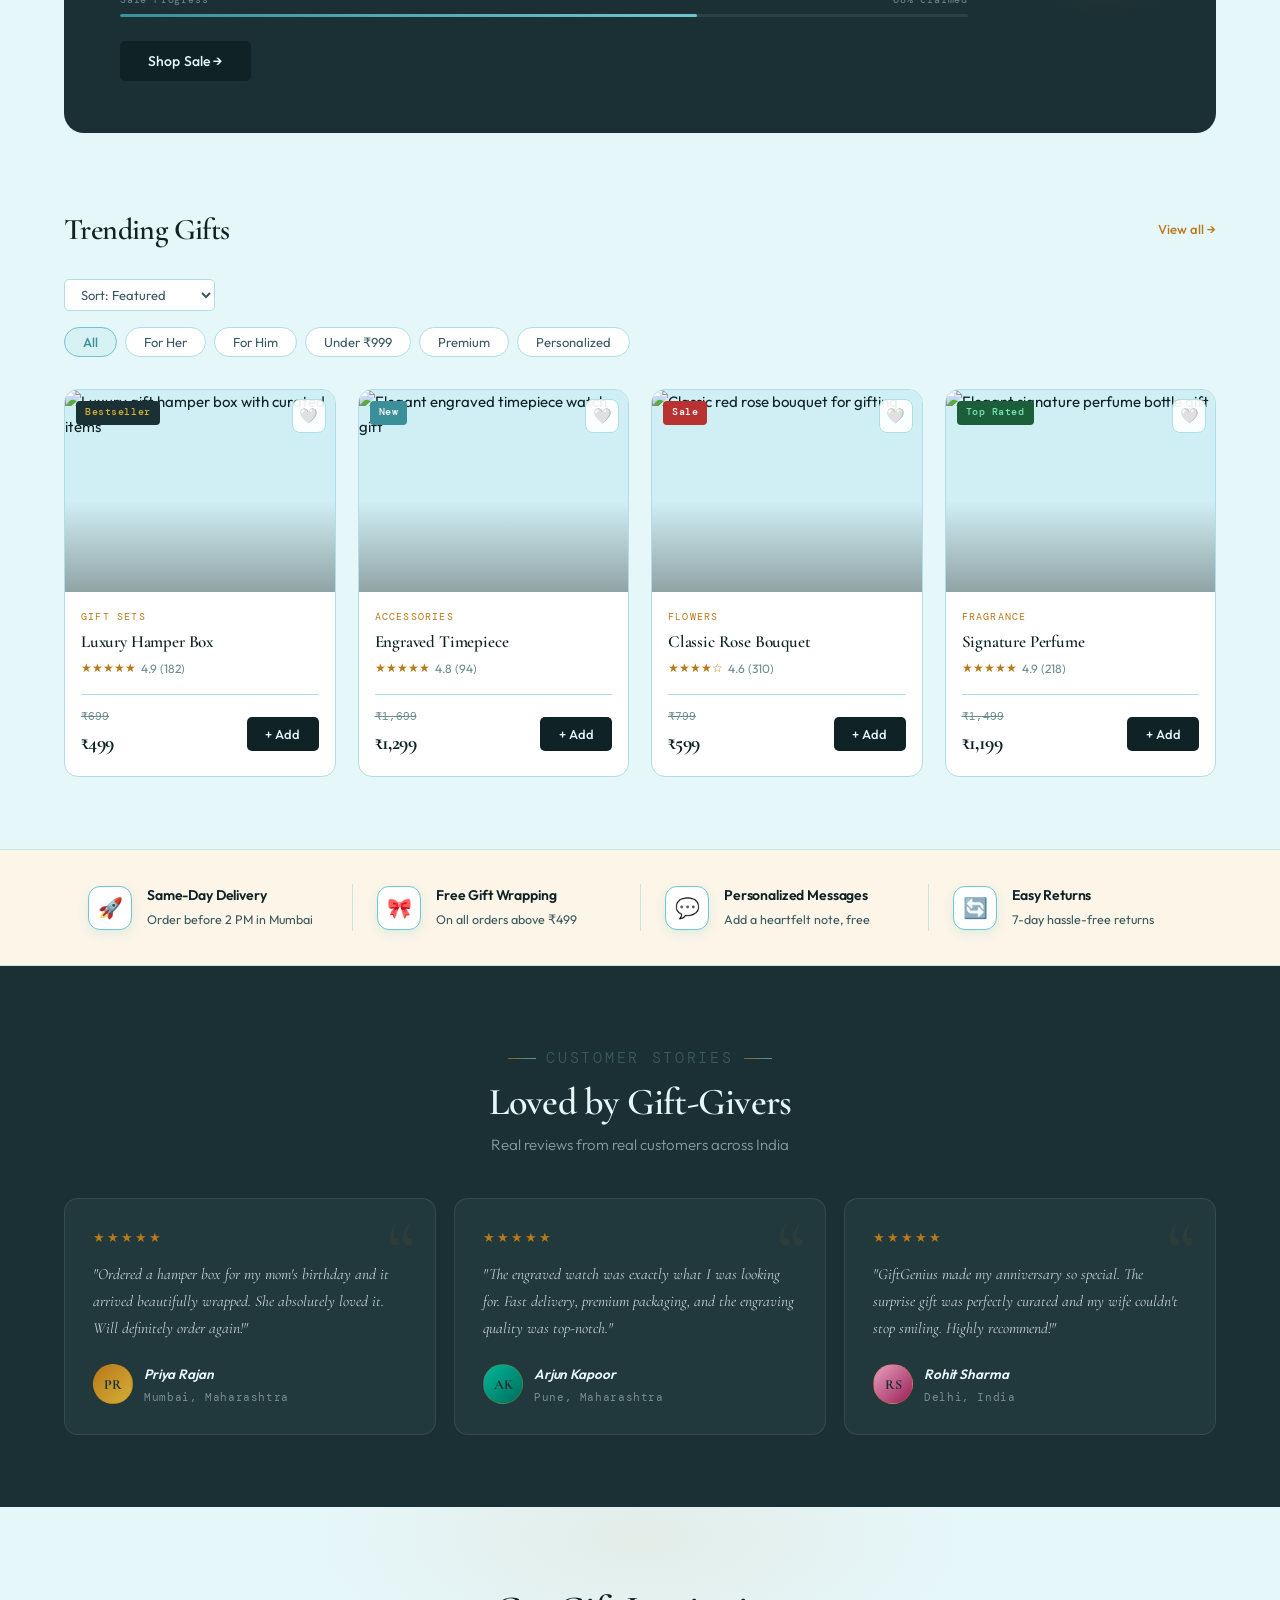
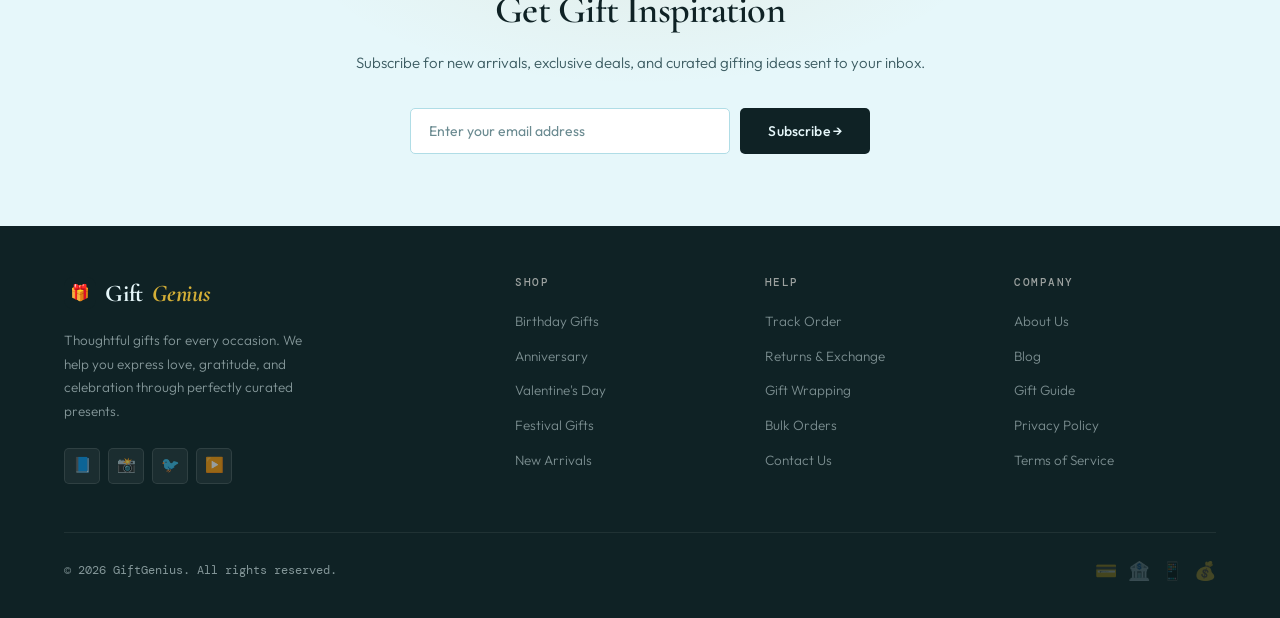
==== commit 812f87dc: "Update index.html" ====
--- a/index.html
+++ b/index.html
@@ -157,7 +157,7 @@
 
     <div class="hero-actions">
       <a href="#products" class="btn-primary">Explore Gifts →</a>
-      <a href="#" class="btn-outline">Take Gift Quiz</a>
+      <a href="#" class="btn-outline">Take a AI Powered Gift Quiz</a>
     </div>
 
     <div class="hero-progress" aria-hidden="true">
@@ -751,6 +751,7 @@
 <!-- Skip to main content (accessibility) -->
 <a href="#main-content" class="skip-link">Skip to main content</a>
 
+<script src="products.js" defer></script>
 <script src="main.js" defer></script>
 </body>
 </html>
--- a/styles.css
+++ b/styles.css
@@ -79,7 +79,7 @@
 /* Dark mode overrides */
 [data-theme="dark"] {
   --bg:           #0F1A1C;      /* dark teal background */
-  --cream:        #0F1A1C;
+  --cream:        #e6f7fa;
   --cream-dark:   #162428;
   --parchment:    #1E2A2D;
   --surface:      #1E2A2D;
@@ -942,8 +942,8 @@
   pointer-events: none;
 }
 
-.marquee-section::before { left: 0; background: linear-gradient(90deg, var(--ink), transparent); }
-.marquee-section::after  { right: 0; background: linear-gradient(-90deg, var(--ink), transparent); }
+.marquee-section::before { left: 0; background: linear-gradient(90deg,#8aabb0, transparent); }
+.marquee-section::after  { right: 0; background: linear-gradient(-90deg,#8aabb0, transparent); }
 
 .marquee-track {
   display: flex;
@@ -1065,6 +1065,7 @@
 /* ─── 10. PROMO ─── */
 .promo-wrap { padding: 0 5% var(--sp-9); }
 
+/* Banner shell + decorative glow/highlight pseudo-elements */
 .promo-banner {
   background: var(--charcoal);
   border-radius: 20px;
@@ -1096,6 +1097,7 @@
 
 .promo-eyebrow { color: var(--gold-light) !important; margin-bottom: 10px; }
 
+/* Left side — headline, copy, sale progress */
 .promo-text h2 {
   font-family: var(--font-serif);
   font-size: clamp(22px, 2.5vw, 32px);
@@ -1141,6 +1143,7 @@
   position: relative;
 }
 
+/* Right side — big "30% OFF" number callout */
 .promo-right {
   text-align: center;
   position: relative;
@@ -1672,6 +1675,7 @@
 .pay-icons { display: flex; gap: 10px; font-size: 18px; opacity: 0.4; }
 
 /* ─── 16. CART SIDEBAR ─── */
+/* Dimmed backdrop behind the sliding cart panel */
 .cart-overlay {
   position: fixed;
   inset: 0;
@@ -1685,6 +1689,7 @@
 
 .cart-overlay.open { opacity: 1; pointer-events: all; }
 
+/* Sliding panel itself */
 .cart-side {
   position: fixed;
   top: 0; right: 0;
@@ -1700,6 +1705,7 @@
 
 .cart-side:not([hidden]) { transform: translateX(0); }
 
+/* Free-shipping progress bar */
 .cart-progress {
   height: 3px;
   background: var(--border-soft);
@@ -1716,6 +1722,7 @@
   box-shadow: 0 0 8px rgba(110,198,207,0.4);
 }
 
+/* Header — title, item count, close button */
 .cart-hd {
   padding: 22px 22px 18px;
   border-bottom: 1px solid var(--border-soft);
@@ -1755,10 +1762,12 @@
 
 .cart-body { flex: 1; overflow-y: auto; padding: 16px 22px; }
 
+/* Empty-cart placeholder */
 .cart-empty { text-align: center; padding: 60px 20px; color: var(--warm-light); }
 .cart-empty .ei { font-size: 48px; margin-bottom: 12px; opacity: 0.5; }
 .cart-empty p { font-size: 14px; font-weight: 300; line-height: 1.7; }
 
+/* "Add ₹X more for free shipping" message banner */
 .cart-msg {
   border-radius: 6px;
   padding: 9px 12px;
@@ -1770,6 +1779,7 @@
 .cart-msg--free { background: rgba(110,198,207,0.08); border: 1px solid rgba(110,198,207,0.25); color: #3A8F98; }
 .cart-msg--ship strong { color: var(--gold); }
 
+/* Individual line item row */
 .cart-item {
   display: flex;
   gap: 14px;
@@ -1808,6 +1818,7 @@
 
 .ci-del:hover { color: var(--danger); }
 
+/* Footer — total + checkout button */
 .cart-ft { padding: 20px 22px; border-top: 1px solid var(--border-soft); }
 
 .cart-total-row {
@@ -1845,6 +1856,7 @@
 .checkout-btn:hover { background: var(--gold); color: var(--ink); box-shadow: 0 6px 24px rgba(184,121,26,0.3); }
 
 /* ─── 17. QUICK VIEW MODAL ─── */
+/* Dimmed backdrop behind the centered modal */
 .modal-overlay {
   position: fixed;
   inset: 0;
@@ -1858,6 +1870,7 @@
 
 .modal-overlay.open { opacity: 1; pointer-events: all; }
 
+/* The centered modal box */
 .quickview-modal {
   position: fixed;
   top: 50%; left: 50%;
@@ -1885,6 +1898,7 @@
 
 .quickview-modal::backdrop { display: none; }
 
+/* Close (✕) button */
 .modal-close {
   position: absolute;
   top: var(--sp-2);
@@ -1901,6 +1915,7 @@
 
 .modal-close:hover { background: var(--parchment); color: var(--text); }
 
+/* Two-column layout: product image + product info */
 .modal-content { display: grid; grid-template-columns: 1fr 1fr; gap: var(--sp-4); }
 
 .modal-img {
@@ -3005,11 +3020,6 @@
   transition: opacity 0.4s ease 0.3s, transform 0.4s cubic-bezier(0.34,1.56,0.64,1) 0.3s;
 }
 
-.cartoon-popup.popped .hi-bubble {
-  opacity: 1;
-  transform: scale(1) translateY(0);
-}
-
 .hi-tail {
   position: absolute;
   bottom: -9px;
@@ -3018,15 +3028,6 @@
   border-left: 8px solid transparent;
   border-right: 8px solid transparent;
   border-top: 10px solid #E6F7FA;
-}
-
-/* Confetti — teal + gold + orange palette */
-.confetti-piece {
-  position: absolute;
-  top: -10px;
-  width: 8px; height: 8px;
-  border-radius: 2px;
-  animation: confettiFall linear forwards;
 }
 
 /* ─── DARK MODE TEAL FIXES ─── */
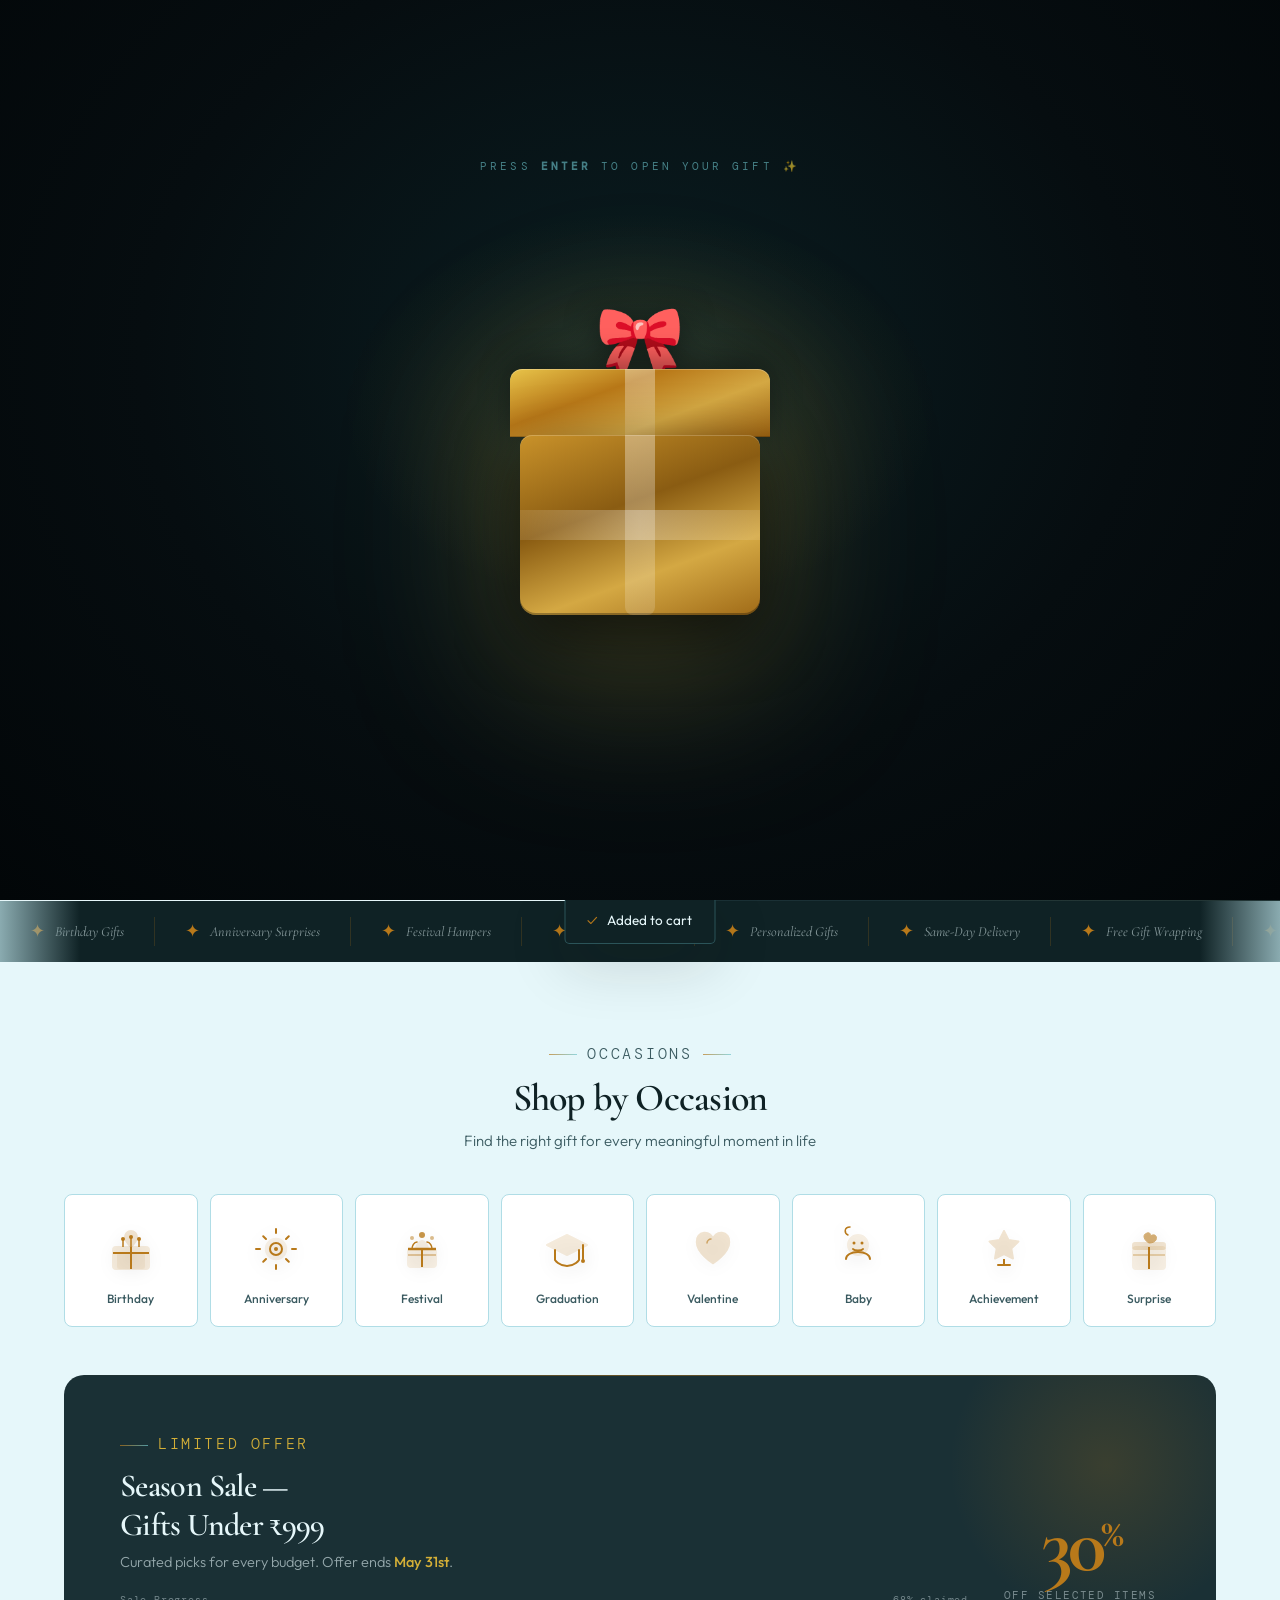
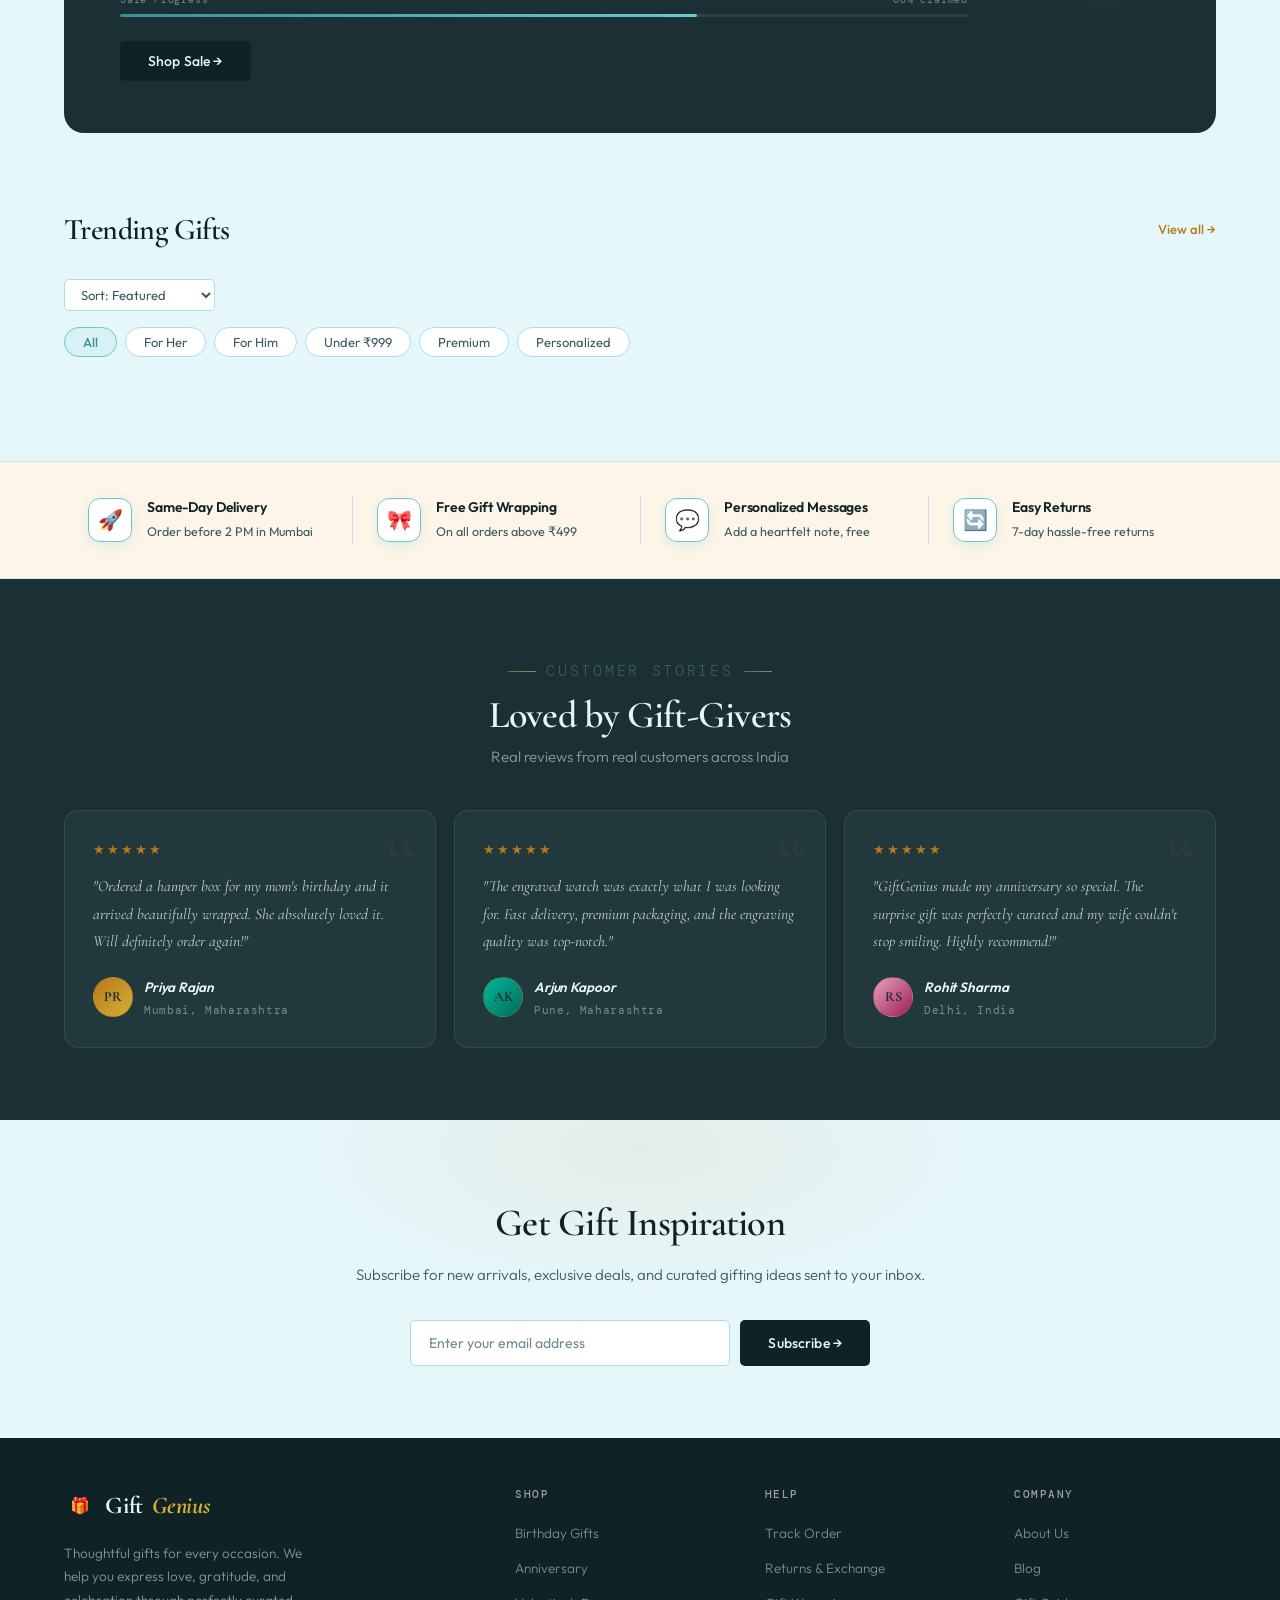
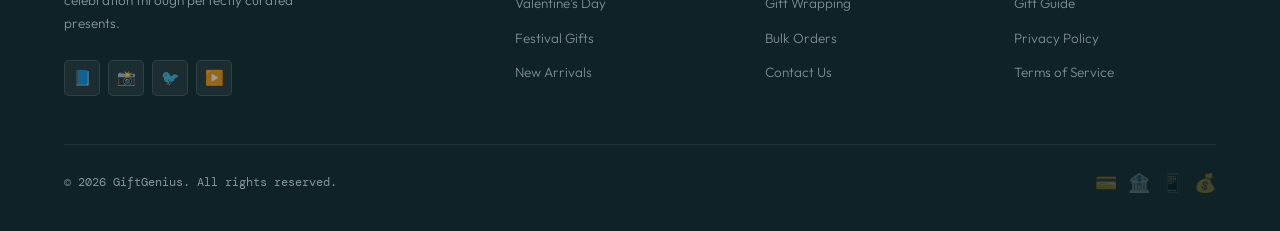
==== commit 2b9fb7e9: "Update index.html" ====
--- a/index.html
+++ b/index.html
@@ -436,131 +436,6 @@
   <p class="search-status sr-only" id="searchStatus" aria-live="polite" aria-atomic="true"></p>
 
   <div class="product-grid" id="productGrid" role="list" aria-label="Products">
-
-    <!-- Product 1 -->
-    <article class="pcard" role="listitem" data-name="luxury gift box hamper" data-tags="for-her for-him premium" data-price="499" data-rating="4.9">
-      <div class="pcard-img">
-        <span class="pbadge pbadge--bestseller">Bestseller</span>
-        <button class="wish-btn" aria-label="Add Luxury Hamper Box to wishlist" aria-pressed="false">🤍</button>
-        <img src="https://t4.ftcdn.net/jpg/05/32/64/27/240_F_532642742_3lStpC5P0U4FrndE82prkwm61F5OnQgj.jpg" alt="Luxury gift hamper box with curated items" loading="lazy">
-        <button class="quickview-btn" data-id="1" aria-label="Quick view Luxury Hamper Box">Quick View</button>
-      </div>
-      <div class="pcard-body">
-        <p class="pcard-cat">Gift Sets</p>
-        <h3 class="pcard-name">Luxury Hamper Box</h3>
-        <div class="pcard-rating" aria-label="Rating: 4.9 out of 5, 182 reviews">
-          <span class="stars" aria-hidden="true">★★★★★</span>
-          <span>4.9 (182)</span>
-        </div>
-        <div class="pcard-foot">
-          <div class="pcard-price">
-            <span class="price-og"><span class="sr-only">Original price:</span>₹699</span>
-            <span class="price-now"><span class="sr-only">Sale price:</span>₹499</span>
-          </div>
-          <button class="add-btn"
-            data-name="Luxury Hamper Box"
-            data-price="499"
-            data-img="https://t4.ftcdn.net/jpg/05/32/64/27/240_F_532642742_3lStpC5P0U4FrndE82prkwm61F5OnQgj.jpg"
-            aria-label="Add Luxury Hamper Box to cart">
-            + Add
-          </button>
-        </div>
-      </div>
-    </article>
-
-    <!-- Product 2 -->
-    <article class="pcard" role="listitem" data-name="engraved watch timepiece" data-tags="for-him premium personalized" data-price="1299" data-rating="4.8">
-      <div class="pcard-img">
-        <span class="pbadge pbadge--new">New</span>
-        <button class="wish-btn" aria-label="Add Engraved Timepiece to wishlist" aria-pressed="false">🤍</button>
-        <img src="https://etchcraftemporium.in/cdn/shop/files/ChatGPT_Image_Aug_14_2025_07_16_41_PM.png?v=1755179225&width=800" alt="Elegant engraved timepiece watch gift" loading="lazy">
-        <button class="quickview-btn" data-id="2" aria-label="Quick view Engraved Timepiece">Quick View</button>
-      </div>
-      <div class="pcard-body">
-        <p class="pcard-cat">Accessories</p>
-        <h3 class="pcard-name">Engraved Timepiece</h3>
-        <div class="pcard-rating" aria-label="Rating: 4.8 out of 5, 94 reviews">
-          <span class="stars" aria-hidden="true">★★★★★</span>
-          <span>4.8 (94)</span>
-        </div>
-        <div class="pcard-foot">
-          <div class="pcard-price">
-            <span class="price-og"><span class="sr-only">Original price:</span>₹1,699</span>
-            <span class="price-now"><span class="sr-only">Sale price:</span>₹1,299</span>
-          </div>
-          <button class="add-btn"
-            data-name="Engraved Timepiece"
-            data-price="1299"
-            data-img="https://etchcraftemporium.in/cdn/shop/files/ChatGPT_Image_Aug_14_2025_07_16_41_PM.png?v=1755179225&width=800"
-            aria-label="Add Engraved Timepiece to cart">
-            + Add
-          </button>
-        </div>
-      </div>
-    </article>
-
-    <!-- Product 3 -->
-    <article class="pcard" role="listitem" data-name="rose bouquet flowers romantic" data-tags="for-her budget" data-price="599" data-rating="4.6">
-      <div class="pcard-img">
-        <span class="pbadge pbadge--sale">Sale</span>
-        <button class="wish-btn" aria-label="Add Classic Rose Bouquet to wishlist" aria-pressed="false">🤍</button>
-        <img src="https://www.uflowershop.com/1294-large_default/valentine-s-day-classic-red-rose-bouquet.webp" alt="Classic red rose bouquet for gifting" loading="lazy">
-        <button class="quickview-btn" data-id="3" aria-label="Quick view Classic Rose Bouquet">Quick View</button>
-      </div>
-      <div class="pcard-body">
-        <p class="pcard-cat">Flowers</p>
-        <h3 class="pcard-name">Classic Rose Bouquet</h3>
-        <div class="pcard-rating" aria-label="Rating: 4.6 out of 5, 310 reviews">
-          <span class="stars" aria-hidden="true">★★★★☆</span>
-          <span>4.6 (310)</span>
-        </div>
-        <div class="pcard-foot">
-          <div class="pcard-price">
-            <span class="price-og"><span class="sr-only">Original price:</span>₹799</span>
-            <span class="price-now"><span class="sr-only">Sale price:</span>₹599</span>
-          </div>
-          <button class="add-btn"
-            data-name="Classic Rose Bouquet"
-            data-price="599"
-            data-img="https://www.uflowershop.com/1294-large_default/valentine-s-day-classic-red-rose-bouquet.webp"
-            aria-label="Add Classic Rose Bouquet to cart">
-            + Add
-          </button>
-        </div>
-      </div>
-    </article>
-
-    <!-- Product 4 -->
-    <article class="pcard" role="listitem" data-name="perfume fragrance signature scent" data-tags="for-her for-him premium" data-price="1199" data-rating="4.9">
-      <div class="pcard-img">
-        <span class="pbadge pbadge--rated">Top Rated</span>
-        <button class="wish-btn" aria-label="Add Signature Perfume to wishlist" aria-pressed="false">🤍</button>
-        <img src="https://images.stockcake.com/public/e/b/3/eb3d9618-4d24-4f60-bf9c-17168329eb84_large/elegant-perfume-bottle-stockcake.jpg" alt="Elegant signature perfume bottle gift" loading="lazy">
-        <button class="quickview-btn" data-id="4" aria-label="Quick view Signature Perfume">Quick View</button>
-      </div>
-      <div class="pcard-body">
-        <p class="pcard-cat">Fragrance</p>
-        <h3 class="pcard-name">Signature Perfume</h3>
-        <div class="pcard-rating" aria-label="Rating: 4.9 out of 5, 218 reviews">
-          <span class="stars" aria-hidden="true">★★★★★</span>
-          <span>4.9 (218)</span>
-        </div>
-        <div class="pcard-foot">
-          <div class="pcard-price">
-            <span class="price-og"><span class="sr-only">Original price:</span>₹1,499</span>
-            <span class="price-now"><span class="sr-only">Sale price:</span>₹1,199</span>
-          </div>
-          <button class="add-btn"
-            data-name="Signature Perfume"
-            data-price="1199"
-            data-img="https://images.stockcake.com/public/e/b/3/eb3d9618-4d24-4f60-bf9c-17168329eb84_large/elegant-perfume-bottle-stockcake.jpg"
-            aria-label="Add Signature Perfume to cart">
-            + Add
-          </button>
-        </div>
-      </div>
-    </article>
-
   </div>
 </section>
 
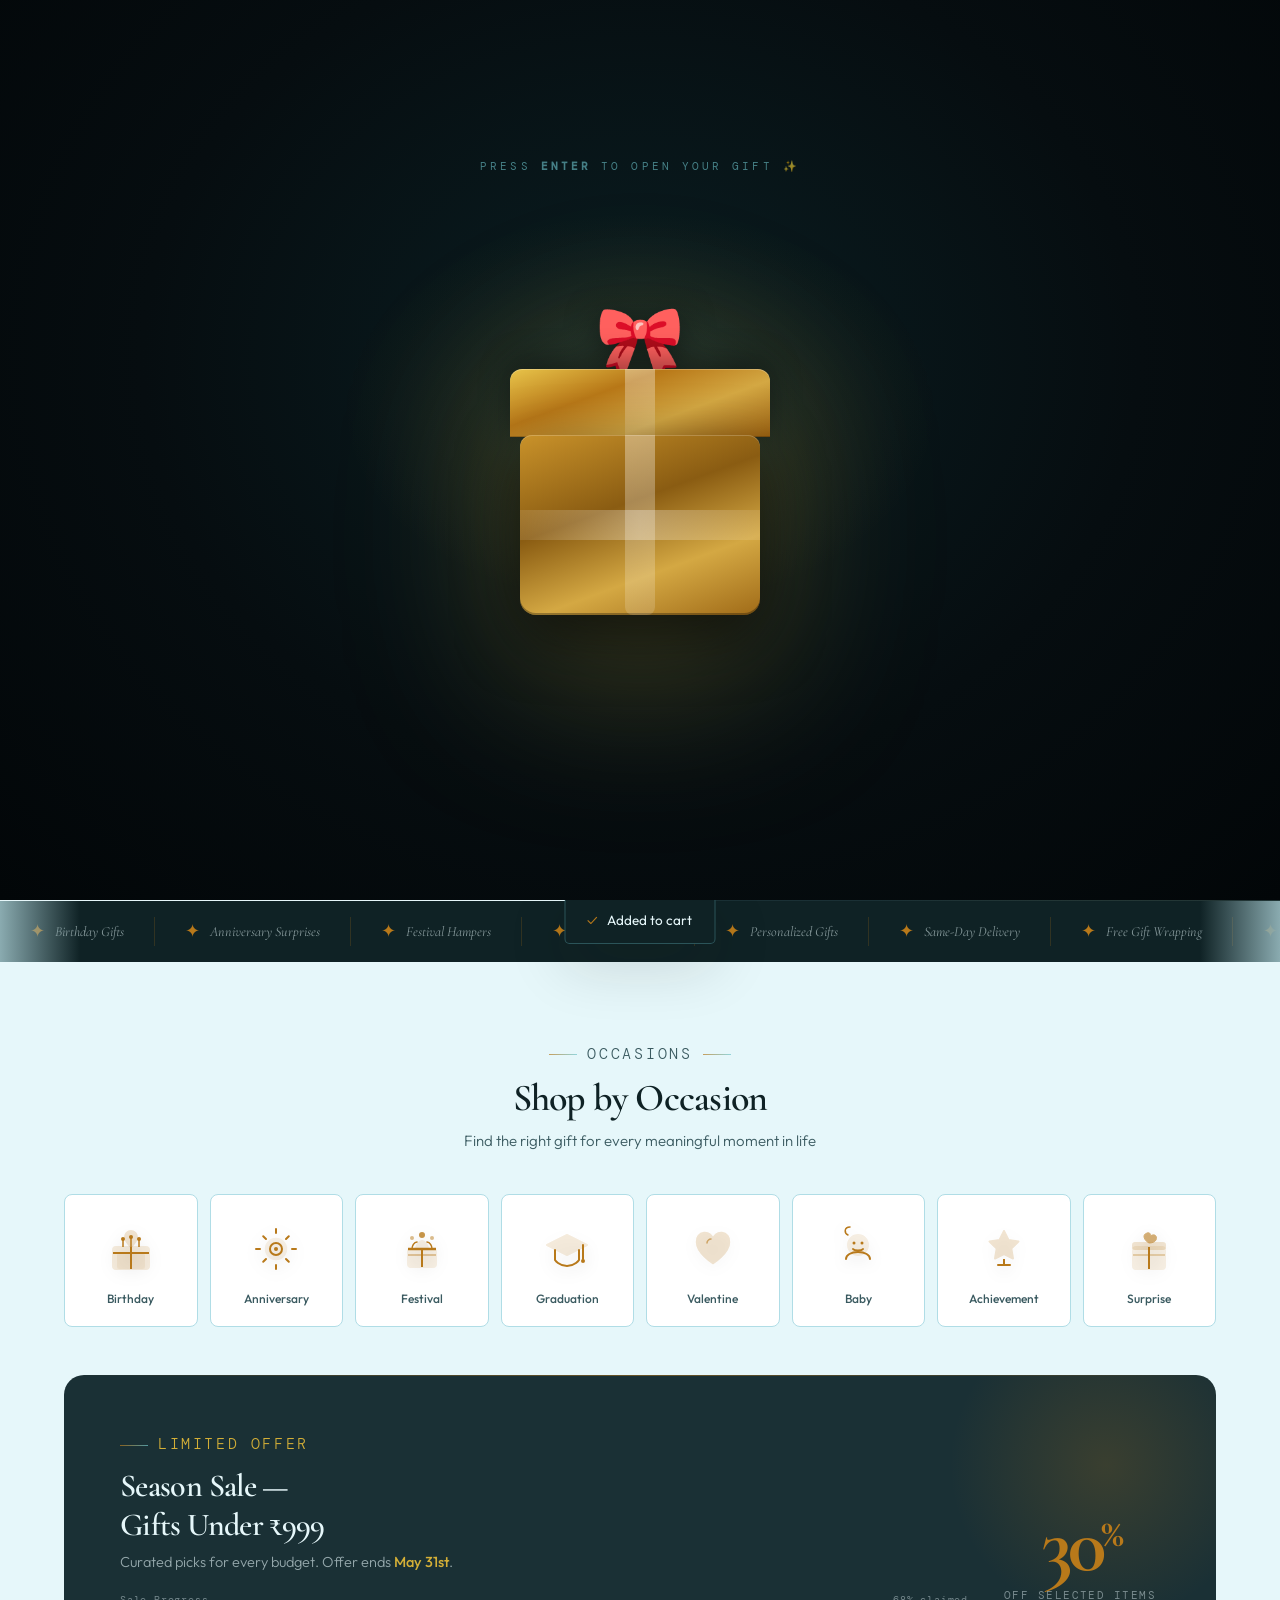
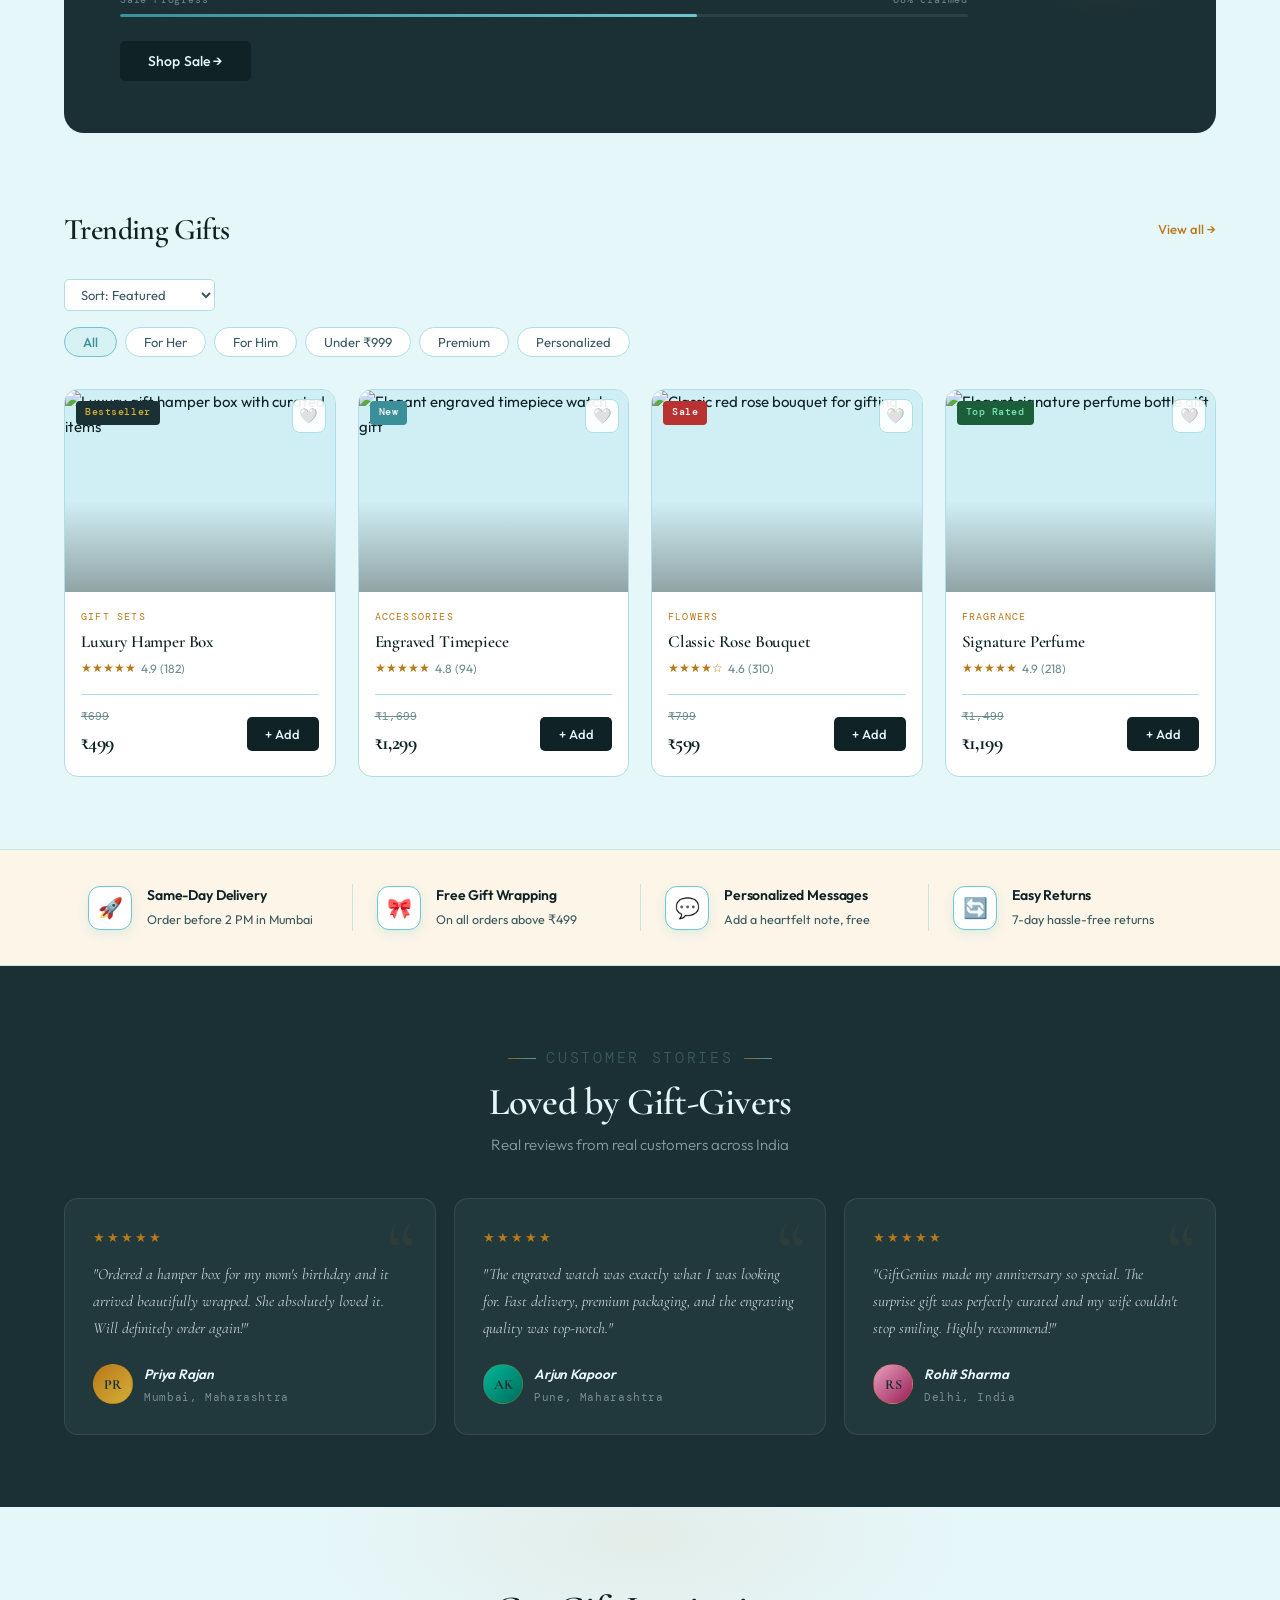
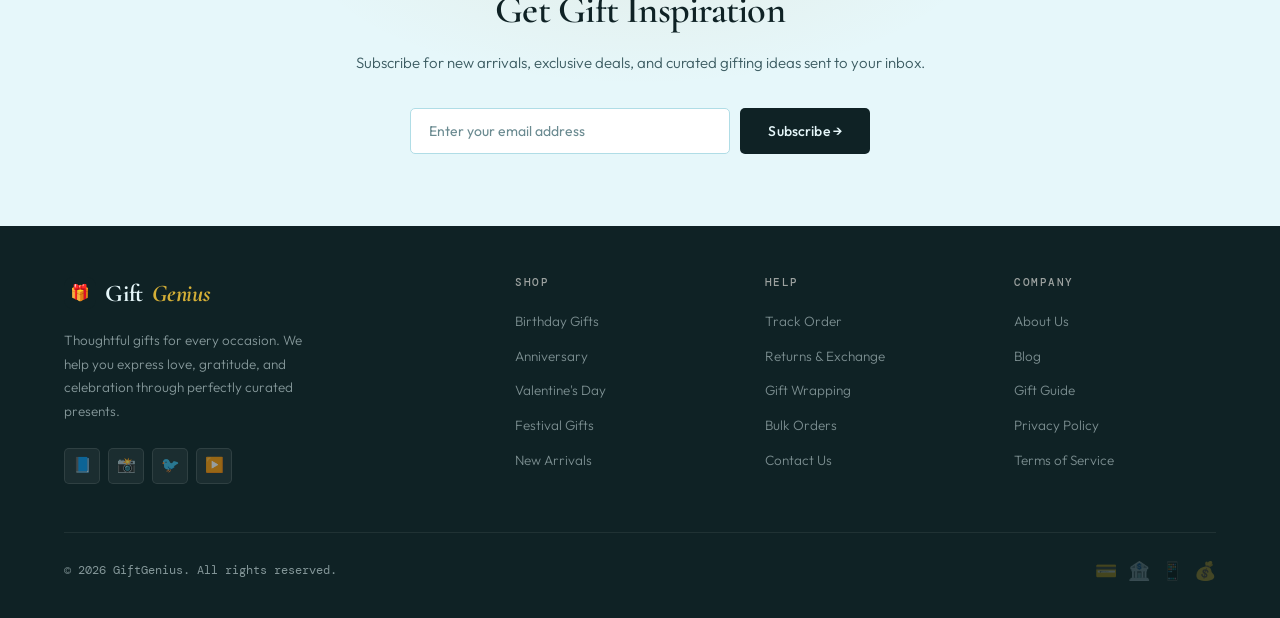
==== commit 03e50f3d: "Update fmt.Println message from 'Hello' to 'Goodbye'" ====
--- a/index.html
+++ b/index.html
@@ -157,7 +157,7 @@
 
     <div class="hero-actions">
       <a href="#products" class="btn-primary">Explore Gifts →</a>
-      <a href="#" class="btn-outline">Take a AI Powered Gift Quiz</a>
+      <a href="#" class="btn-outline" id="giftFinderBtn">✨ Find My Perfect Gift</a>
     </div>
 
     <div class="hero-progress" aria-hidden="true">
@@ -616,7 +616,25 @@
   <button class="modal-close" id="modalClose" aria-label="Close quick view">✕</button>
   <div class="modal-content" id="modalContent"></div>
 </dialog>
-
+<!-- ─── GIFT FINDER MODAL ─── -->
+<div class="modal-overlay gf-overlay" id="giftFinderOverlay" aria-hidden="true"></div>
+
+<dialog
+  class="quickview-modal gf-modal"
+  id="giftFinderModal"
+  aria-label="GiftGenius Gift Finder"
+  aria-modal="true"
+>
+  <button
+    class="modal-close"
+    id="giftFinderClose"
+    aria-label="Close gift finder"
+  >
+    ✕
+  </button>
+
+  <div class="gf-content" id="giftFinderContent"></div>
+</dialog>
 <!-- ─── TOAST ─── -->
 <div class="toast" id="toast" role="status" aria-live="polite" aria-atomic="true">
   <span class="toast-ico" aria-hidden="true">✓</span>
--- a/styles.css
+++ b/styles.css
@@ -3278,3 +3278,88 @@
 .entry-scene-wrap {
   height: 400px !important;
 }
+/* ═══════════════════════════════════
+   GIFT FINDER — UX polish additions
+   (mobile touch targets, selected-state clarity, narrow-screen layout, focus rings)
+═══════════════════════════════════ */
+
+/* Larger, clearer touch target for the budget slider thumb */
+.gf-slider {
+  -webkit-appearance: none;
+  appearance: none;
+  height: 6px;
+  border-radius: 10px;
+  background: var(--cream-dark);
+}
+
+.gf-slider::-webkit-slider-thumb {
+  -webkit-appearance: none;
+  width: 22px;
+  height: 22px;
+  border-radius: 50%;
+  background: var(--teal);
+  border: 3px solid var(--surface, #fff);
+  box-shadow: 0 2px 8px rgba(110, 198, 207, 0.4);
+  cursor: pointer;
+}
+
+.gf-slider::-moz-range-thumb {
+  width: 22px;
+  height: 22px;
+  border-radius: 50%;
+  background: var(--teal);
+  border: 3px solid var(--surface, #fff);
+  box-shadow: 0 2px 8px rgba(110, 198, 207, 0.4);
+  cursor: pointer;
+  border: none;
+}
+
+/* Unambiguous selected-state indicator, not just color */
+.gf-option {
+  position: relative;
+}
+
+.gf-option.selected::after {
+  content: '✓';
+  position: absolute;
+  top: 6px;
+  right: 8px;
+  width: 16px;
+  height: 16px;
+  font-size: 10px;
+  line-height: 16px;
+  text-align: center;
+  background: var(--teal);
+  color: #fff;
+  border-radius: 50%;
+}
+
+/* Focus rings for nav buttons (options already had focus-visible) */
+.gf-btn-continue:focus-visible,
+.gf-btn-back:focus-visible,
+.gf-btn-done:focus-visible {
+  outline: 2px solid var(--teal);
+  outline-offset: 2px;
+}
+
+/* Heading focus target shouldn't show a visible outline (focused programmatically, not by tabbing) */
+.gf-title:focus,
+.gf-confirmation-title:focus {
+  outline: none;
+}
+
+/* Very narrow screens: single-column options, stacked nav buttons */
+@media (max-width: 360px) {
+  .gf-options,
+  .gf-options--interests {
+    grid-template-columns: 1fr;
+  }
+
+  .gf-nav {
+    flex-direction: column;
+  }
+
+  .gf-btn-back {
+    order: 2;
+  }
+}
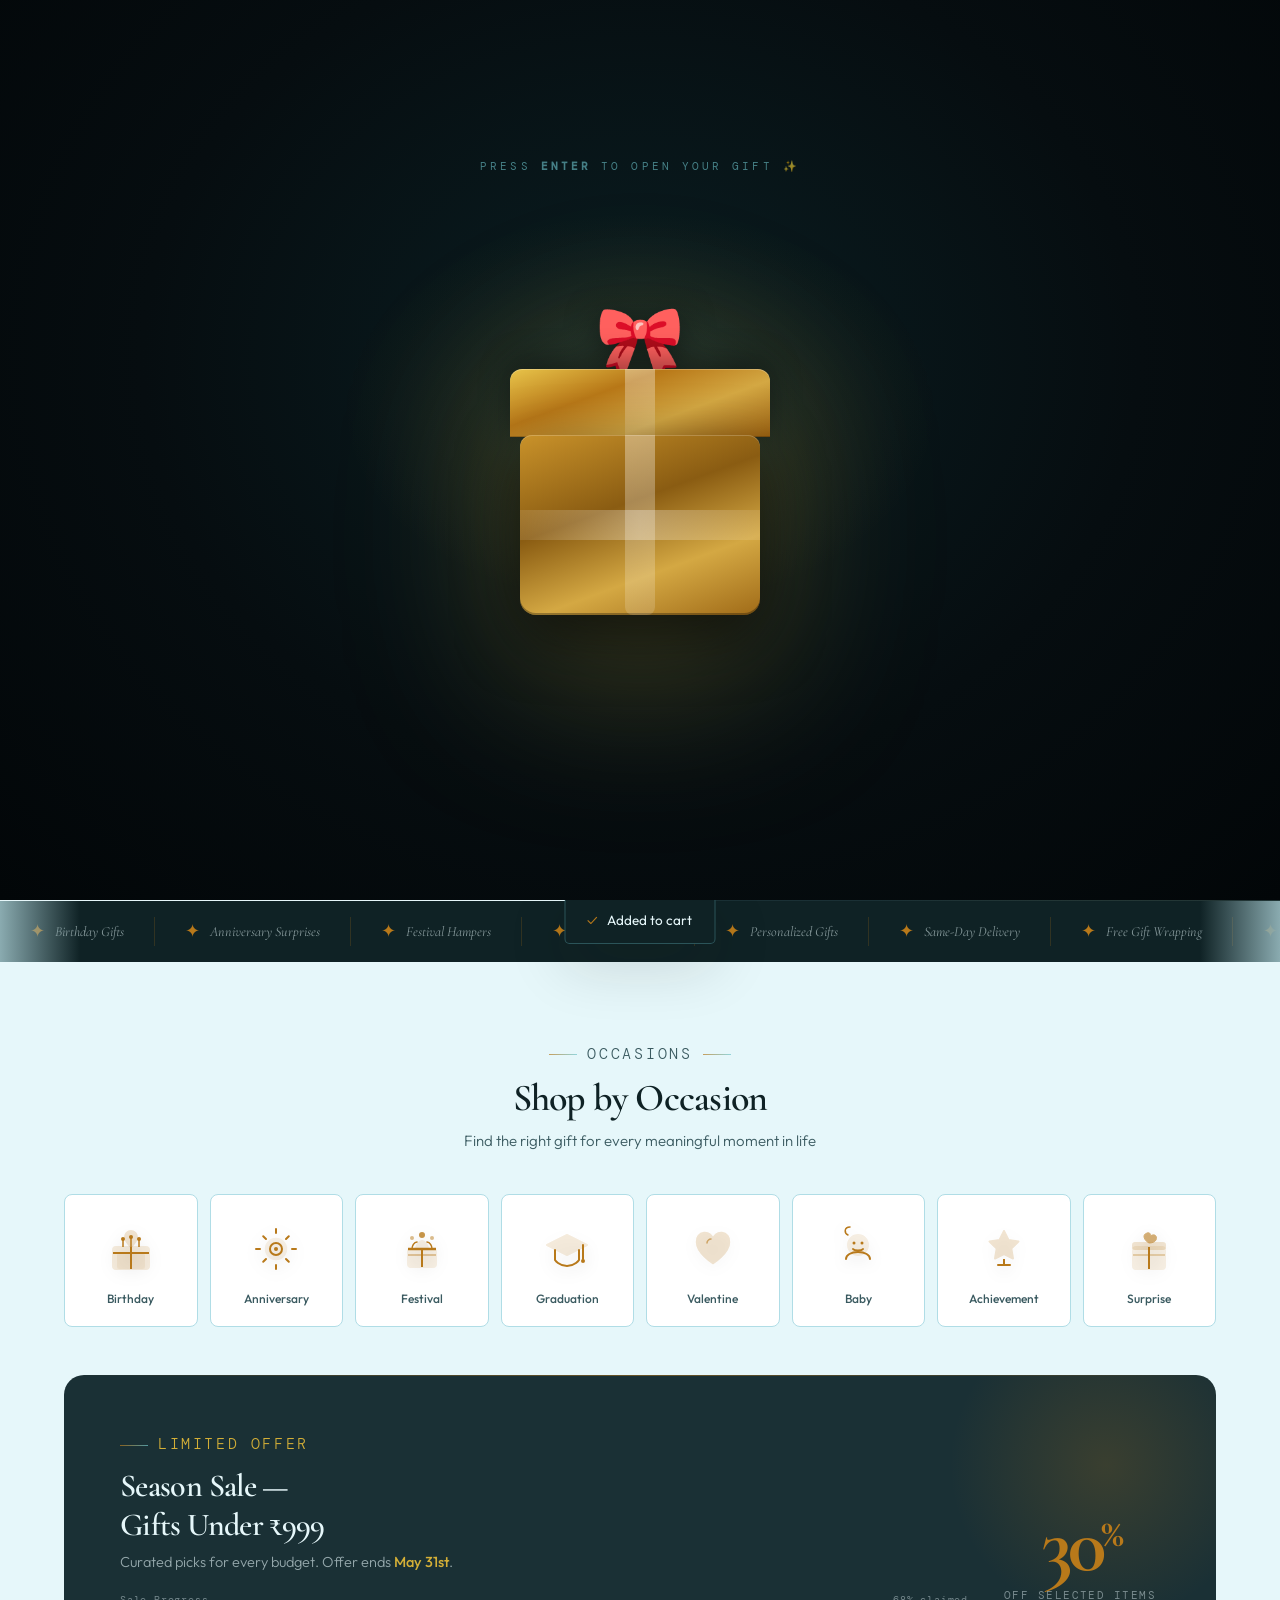
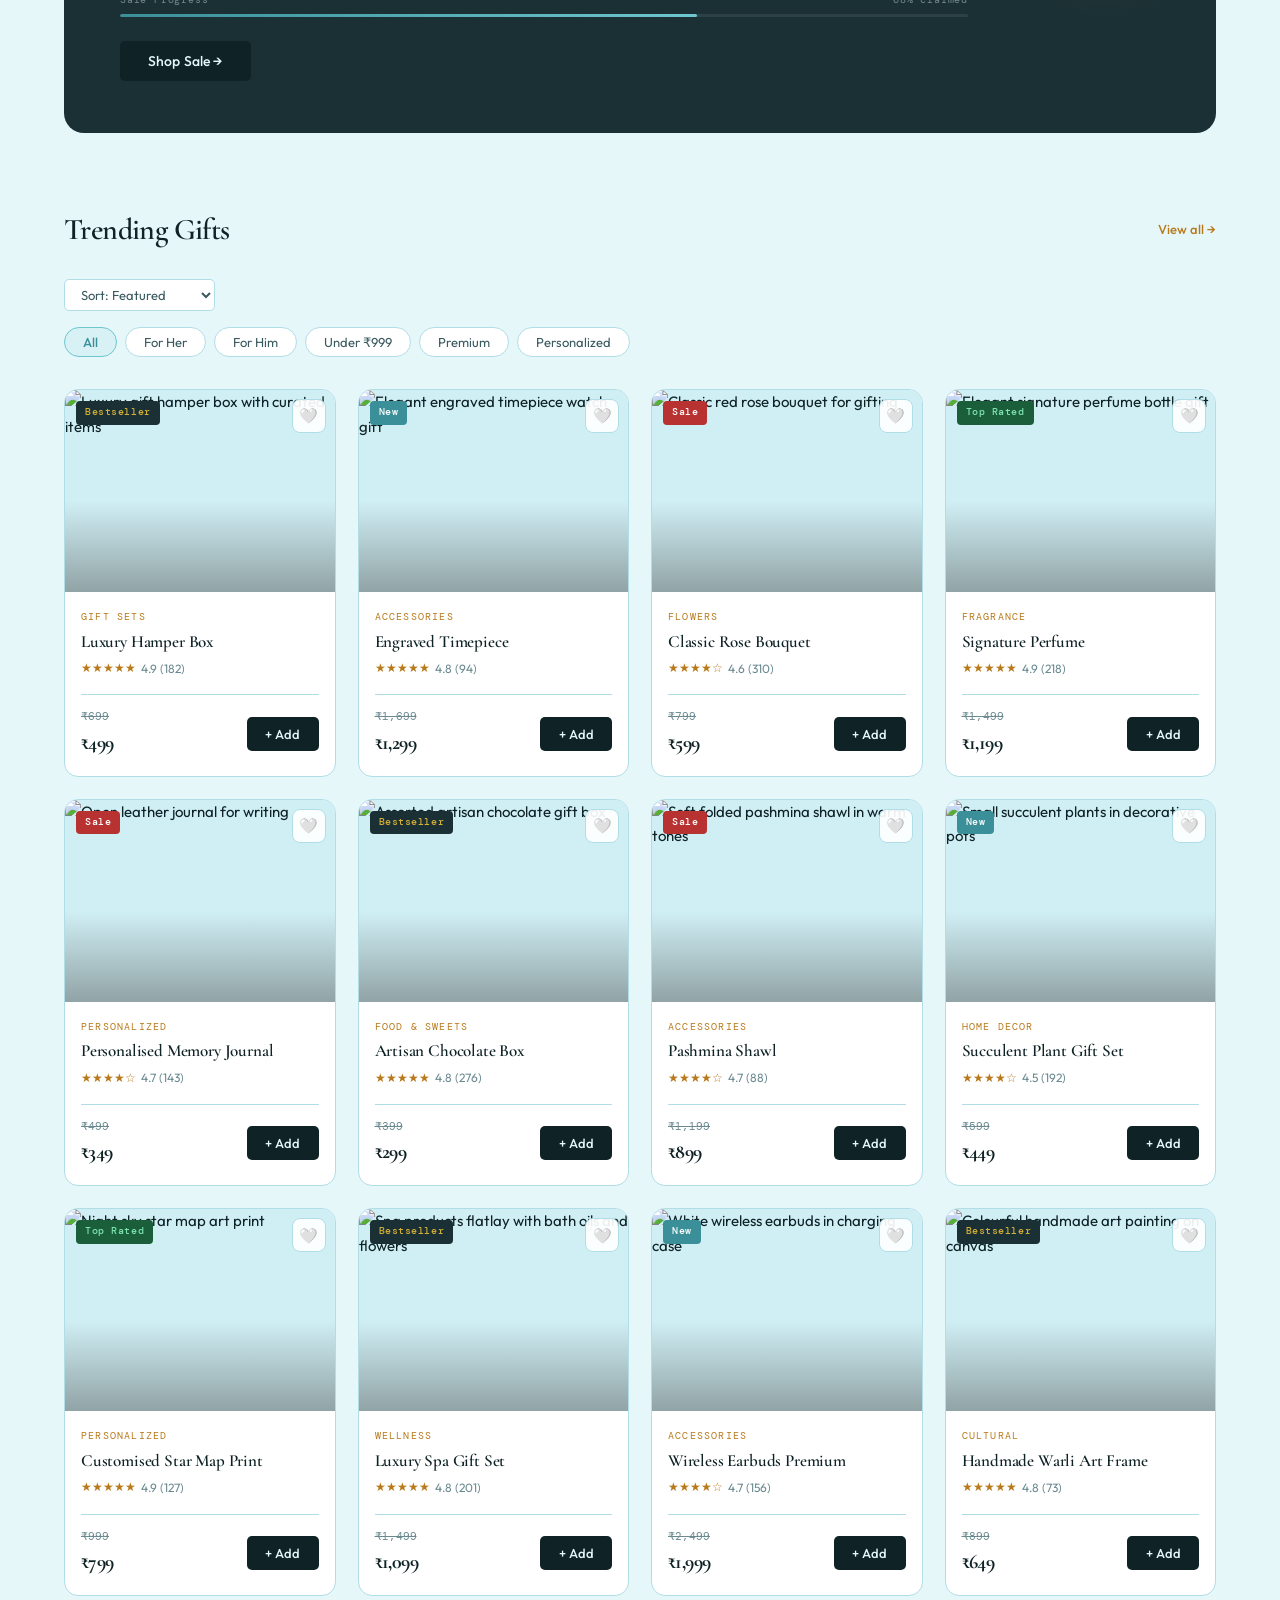
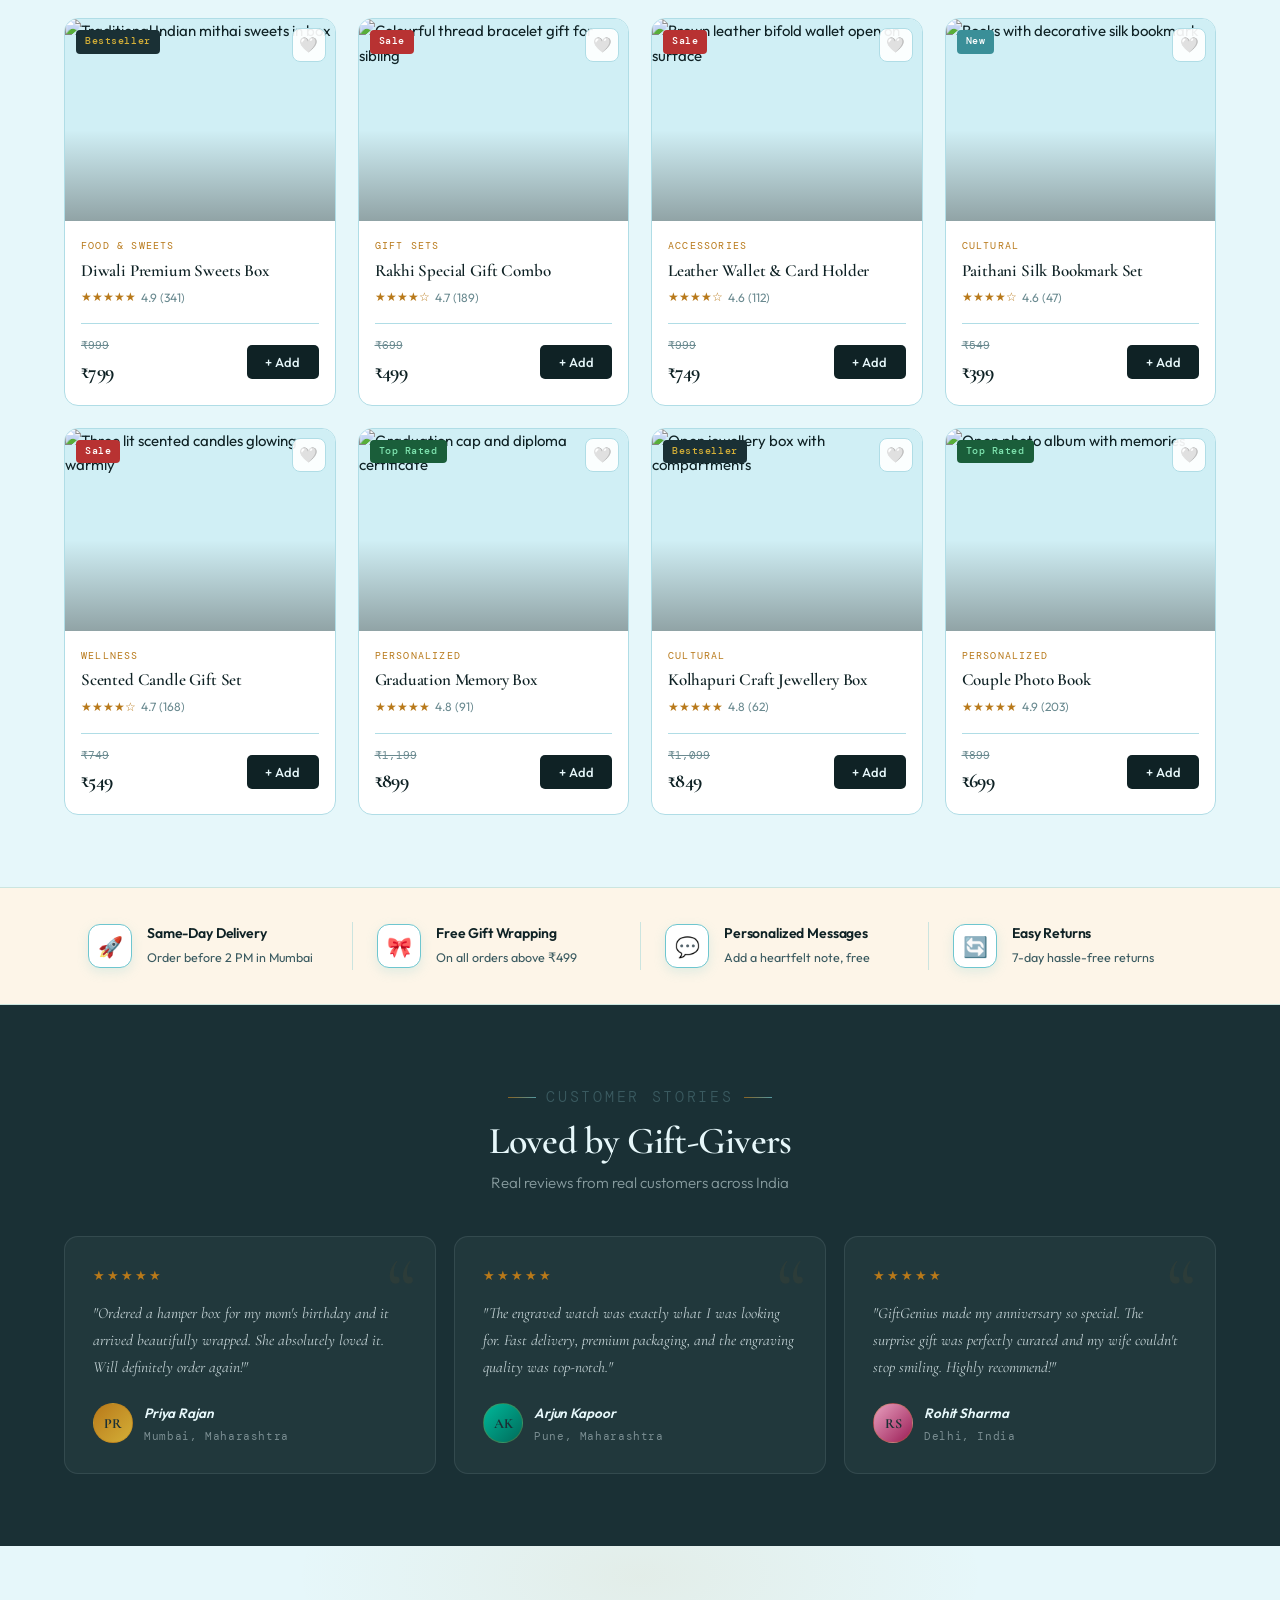
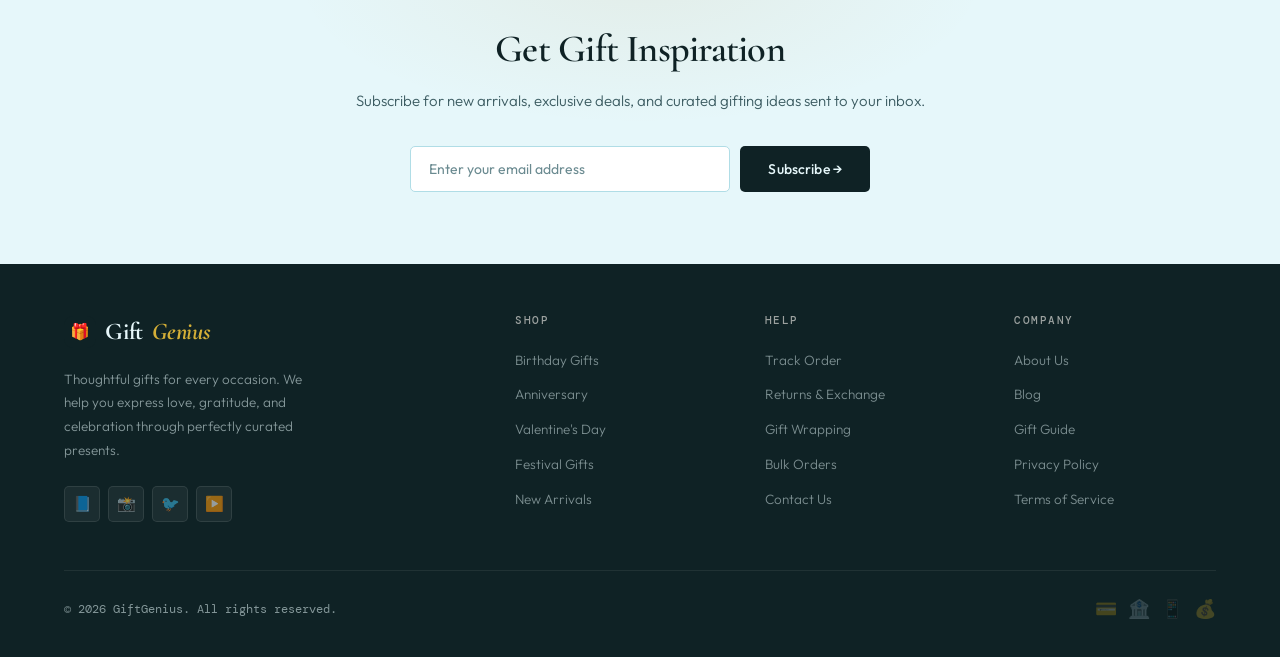
==== commit fc764c0c: "Update index.html" ====
--- a/index.html
+++ b/index.html
@@ -85,7 +85,7 @@
     <nav class="nav-pill" id="navPill" aria-label="Main navigation">
       <a href="#" class="active" aria-current="page">Home</a>
       <a href="#products">Gifts</a>
-      <a href="#">Find a Gift</a>
+      <a href="quiz.html">Find a Gift</a>
       <a href="#">Collections</a>
       <a href="#">About</a>
       <a href="#">Contact</a>
--- a/styles.css
+++ b/styles.css
@@ -3279,44 +3279,163 @@
   height: 400px !important;
 }
 /* ═══════════════════════════════════
-   GIFT FINDER — UX polish additions
-   (mobile touch targets, selected-state clarity, narrow-screen layout, focus rings)
+   GIFT FINDER MODAL — complete stylesheet
+   (identity header, progress, steps, options, budget slider,
+   nav buttons, thinking/confirmation states, mobile + a11y polish)
 ═══════════════════════════════════ */
 
-/* Larger, clearer touch target for the budget slider thumb */
-.gf-slider {
-  -webkit-appearance: none;
-  appearance: none;
-  height: 6px;
+.gf-modal {
+  width: min(480px, 92vw);
+  max-height: 88vh;
+  overflow-y: auto;
+  padding: 0;
+}
+
+.gf-content {
+  padding: 32px 28px 28px;
+}
+
+/* Persistent AI identity header */
+.gf-identity {
+  margin-bottom: 18px;
+}
+
+.gf-identity-name {
+  font-family: var(--font-mono);
+  font-size: 11px;
+  letter-spacing: 0.14em;
+  text-transform: uppercase;
+  color: var(--teal-dark);
+  display: flex;
+  align-items: center;
+  gap: 6px;
+  margin-bottom: 4px;
+}
+
+.gf-identity-name .sparkle {
+  animation: gf-sparkle 2.2s ease-in-out infinite;
+}
+
+@keyframes gf-sparkle {
+  0%, 100% { opacity: 0.5; transform: scale(1); }
+  50%      { opacity: 1;   transform: scale(1.2); }
+}
+
+.gf-identity-role {
+  font-family: var(--font-serif);
+  font-size: 15px;
+  color: var(--text-muted);
+  font-weight: 400;
+}
+
+.gf-lead {
+  font-size: 13.5px;
+  color: var(--text-muted);
+  margin-bottom: 4px;
+}
+
+.gf-title {
+  font-family: var(--font-serif);
+  font-size: 24px;
+  font-weight: 600;
+  letter-spacing: -0.02em;
+  color: var(--text);
+  margin-bottom: 6px;
+}
+
+.gf-microcopy {
+  font-size: 12px;
+  color: var(--text-muted);
+  font-weight: 300;
+  margin-top: -14px;
+  margin-bottom: 20px;
+}
+
+/* Progress bar + contextual label */
+.gf-progress-track {
+  height: 5px;
+  background: var(--cream-dark);
   border-radius: 10px;
-  background: var(--cream-dark);
-}
-
-.gf-slider::-webkit-slider-thumb {
-  -webkit-appearance: none;
-  width: 22px;
-  height: 22px;
-  border-radius: 50%;
-  background: var(--teal);
-  border: 3px solid var(--surface, #fff);
-  box-shadow: 0 2px 8px rgba(110, 198, 207, 0.4);
-  cursor: pointer;
-}
-
-.gf-slider::-moz-range-thumb {
-  width: 22px;
-  height: 22px;
-  border-radius: 50%;
-  background: var(--teal);
-  border: 3px solid var(--surface, #fff);
-  box-shadow: 0 2px 8px rgba(110, 198, 207, 0.4);
-  cursor: pointer;
-  border: none;
-}
-
-/* Unambiguous selected-state indicator, not just color */
+  overflow: hidden;
+  margin-bottom: 8px;
+}
+
+.gf-progress-fill {
+  height: 100%;
+  width: 0%;
+  background: linear-gradient(90deg, var(--gold-light, var(--gold)), var(--teal));
+  border-radius: 10px;
+  transition: width 0.35s ease;
+}
+
+.gf-progress-label {
+  display: flex;
+  justify-content: space-between;
+  align-items: baseline;
+  font-family: var(--font-mono);
+  font-size: 11px;
+  color: var(--text-muted);
+  margin-bottom: 22px;
+}
+
+.gf-progress-pct {
+  color: var(--teal-dark);
+  font-weight: 600;
+}
+
+/* Step transition */
+.gf-step {
+  animation: gf-fade-in 0.3s ease;
+}
+
+@keyframes gf-fade-in {
+  from { opacity: 0; transform: translateY(6px); }
+  to   { opacity: 1; transform: translateY(0); }
+}
+
+/* Option cards (recipient / occasion / interests) */
+.gf-options {
+  display: grid;
+  grid-template-columns: repeat(2, 1fr);
+  gap: 10px;
+  margin-bottom: 24px;
+}
+
+.gf-options--interests {
+  grid-template-columns: repeat(2, 1fr);
+}
+
 .gf-option {
   position: relative;
+  display: flex;
+  flex-direction: column;
+  align-items: center;
+  gap: 6px;
+  padding: 16px 10px;
+  background: var(--cream-dark);
+  border: 1.5px solid var(--border-soft);
+  border-radius: 12px;
+  cursor: pointer;
+  transition: border-color 0.2s, transform 0.15s, box-shadow 0.2s;
+  font-family: var(--font-sans);
+  font-size: 13px;
+  color: var(--text);
+}
+
+.gf-option:hover {
+  border-color: var(--teal);
+  transform: translateY(-2px);
+}
+
+.gf-option:focus-visible {
+  outline: 2px solid var(--teal);
+  outline-offset: 2px;
+}
+
+.gf-option.selected {
+  border-color: var(--teal);
+  background: rgba(110, 198, 207, 0.12);
+  box-shadow: 0 4px 16px rgba(110, 198, 207, 0.25);
 }
 
 .gf-option.selected::after {
@@ -3334,7 +3453,112 @@
   border-radius: 50%;
 }
 
-/* Focus rings for nav buttons (options already had focus-visible) */
+.gf-option-icon {
+  font-size: 22px;
+}
+
+/* Budget slider */
+.gf-budget-display {
+  text-align: center;
+  font-family: var(--font-serif);
+  font-size: 30px;
+  font-weight: 600;
+  color: var(--teal-dark);
+  margin-bottom: 18px;
+}
+
+.gf-slider {
+  -webkit-appearance: none;
+  appearance: none;
+  width: 100%;
+  height: 6px;
+  border-radius: 10px;
+  background: var(--cream-dark);
+  accent-color: var(--teal);
+  margin-bottom: 8px;
+}
+
+.gf-slider::-webkit-slider-thumb {
+  -webkit-appearance: none;
+  width: 22px;
+  height: 22px;
+  border-radius: 50%;
+  background: var(--teal);
+  border: 3px solid var(--surface, #fff);
+  box-shadow: 0 2px 8px rgba(110, 198, 207, 0.4);
+  cursor: pointer;
+}
+
+.gf-slider::-moz-range-thumb {
+  width: 22px;
+  height: 22px;
+  border-radius: 50%;
+  background: var(--teal);
+  border: 3px solid var(--surface, #fff);
+  box-shadow: 0 2px 8px rgba(110, 198, 207, 0.4);
+  cursor: pointer;
+}
+
+.gf-slider-range {
+  display: flex;
+  justify-content: space-between;
+  font-family: var(--font-mono);
+  font-size: 11px;
+  color: var(--text-muted);
+  margin-bottom: 24px;
+}
+
+/* Nav buttons */
+.gf-nav {
+  display: flex;
+  gap: 10px;
+  margin-top: 8px;
+}
+
+.gf-btn-back {
+  flex: 0 0 auto;
+  padding: 13px 18px;
+  border: 1.5px solid var(--border-soft);
+  background: var(--surface, #fff);
+  color: var(--text);
+  border-radius: 10px;
+  font-family: var(--font-sans);
+  font-size: 14px;
+  font-weight: 500;
+  cursor: pointer;
+  transition: border-color 0.2s;
+}
+
+.gf-btn-back:hover {
+  border-color: var(--teal);
+}
+
+.gf-btn-continue {
+  flex: 1;
+  padding: 13px 18px;
+  border: none;
+  background: linear-gradient(135deg, var(--ink), var(--charcoal));
+  color: var(--cream);
+  border-radius: 10px;
+  font-family: var(--font-sans);
+  font-size: 14px;
+  font-weight: 500;
+  cursor: pointer;
+  transition: background 0.25s, box-shadow 0.25s, opacity 0.2s;
+}
+
+.gf-btn-continue:hover {
+  background: linear-gradient(135deg, var(--teal-dark), var(--teal));
+  box-shadow: 0 8px 24px rgba(110, 198, 207, 0.35);
+}
+
+.gf-btn-continue:disabled {
+  opacity: 0.45;
+  cursor: not-allowed;
+  background: var(--cream-dark);
+  color: var(--text-muted);
+}
+
 .gf-btn-continue:focus-visible,
 .gf-btn-back:focus-visible,
 .gf-btn-done:focus-visible {
@@ -3342,13 +3566,115 @@
   outline-offset: 2px;
 }
 
-/* Heading focus target shouldn't show a visible outline (focused programmatically, not by tabbing) */
+/* Programmatically-focused headings shouldn't show a tab-style outline */
 .gf-title:focus,
 .gf-confirmation-title:focus {
   outline: none;
 }
 
-/* Very narrow screens: single-column options, stacked nav buttons */
+/* AI "thinking" transition state */
+.gf-thinking {
+  text-align: center;
+  padding: 20px 0 8px;
+}
+
+.gf-thinking-text {
+  font-size: 14px;
+  color: var(--text-muted);
+  margin: 14px 0 22px;
+}
+
+.gf-checklist {
+  display: flex;
+  flex-direction: column;
+  gap: 10px;
+  max-width: 220px;
+  margin: 0 auto;
+}
+
+.gf-checklist-item {
+  display: flex;
+  justify-content: space-between;
+  align-items: center;
+  font-size: 13.5px;
+  color: var(--text);
+  opacity: 0;
+  transform: translateY(4px);
+  animation: gf-check-in 0.4s ease forwards;
+}
+
+.gf-checklist-item:nth-child(1) { animation-delay: 0.05s; }
+.gf-checklist-item:nth-child(2) { animation-delay: 0.28s; }
+.gf-checklist-item:nth-child(3) { animation-delay: 0.51s; }
+.gf-checklist-item:nth-child(4) { animation-delay: 0.74s; }
+
+@keyframes gf-check-in {
+  to { opacity: 1; transform: translateY(0); }
+}
+
+.gf-checklist-check {
+  color: var(--teal);
+  font-weight: 700;
+}
+
+/* Confirmation state */
+.gf-confirmation {
+  text-align: center;
+  padding: 8px 0;
+}
+
+.gf-confirmation-title {
+  font-family: var(--font-serif);
+  font-size: 21px;
+  font-weight: 600;
+  color: var(--text);
+  margin-bottom: 8px;
+}
+
+.gf-confirmation-text {
+  font-size: 13.5px;
+  color: var(--text-muted);
+  line-height: 1.6;
+  margin-bottom: 6px;
+}
+
+.gf-confirmation-note {
+  font-size: 12px;
+  color: var(--text-muted);
+  font-weight: 300;
+  font-style: italic;
+  margin: 18px 0 26px;
+  padding: 12px 14px;
+  background: var(--cream-dark);
+  border-radius: 10px;
+}
+
+.gf-btn-done {
+  width: 100%;
+  padding: 13px 18px;
+  border: none;
+  background: linear-gradient(135deg, var(--ink), var(--charcoal));
+  color: var(--cream);
+  border-radius: 10px;
+  font-family: var(--font-sans);
+  font-size: 14px;
+  font-weight: 500;
+  cursor: pointer;
+  transition: background 0.25s, box-shadow 0.25s;
+}
+
+.gf-btn-done:hover {
+  background: linear-gradient(135deg, var(--teal-dark), var(--teal));
+  box-shadow: 0 8px 24px rgba(110, 198, 207, 0.35);
+}
+
+/* Responsive */
+@media (max-width: 480px) {
+  .gf-content { padding: 24px 18px 20px; }
+  .gf-title { font-size: 20px; }
+  .gf-budget-display { font-size: 26px; }
+}
+
 @media (max-width: 360px) {
   .gf-options,
   .gf-options--interests {
@@ -3363,3 +3689,286 @@
     order: 2;
   }
 }
+/* ═══════════════════════════════════════════════════
+   GIFT FINDER — RESULTS SCREEN
+   Uses your exact design tokens:
+   --teal, --teal-dark, --teal-pale, --gold, --gold-light,
+   --ink, --cream, --cream-dark, --surface, --text,
+   --text-muted, --border-soft, --font-serif,
+   --font-sans, --font-mono, --shadow-sm
+   Fully responds to [data-theme="dark"] automatically.
+═══════════════════════════════════════════════════ */
+
+/* ── Wrapper ── */
+.gf-results {
+  padding: 8px 0 20px;
+  animation: gf-fade-in 0.3s ease;
+}
+
+/* ── Header ── */
+.gf-results-header {
+  text-align: center;
+  margin-bottom: 22px;
+}
+
+.gf-results-title {
+  font-family: var(--font-serif);
+  font-size: 22px;
+  font-weight: 600;
+  letter-spacing: -0.02em;
+  color: var(--text);
+  margin: 8px 0 6px;
+}
+
+.gf-results-sub {
+  font-size: 12.5px;
+  color: var(--text-muted);
+  line-height: 1.55;
+}
+
+.gf-results-sub strong {
+  color: var(--teal-dark);
+  font-weight: 600;
+}
+
+[data-theme="dark"] .gf-results-sub strong {
+  color: var(--teal);
+}
+
+/* ── Grid ── */
+.gf-results-grid {
+  display: grid;
+  grid-template-columns: 1fr 1fr;
+  gap: 12px;
+  margin-bottom: 18px;
+}
+
+@media (max-width: 480px) {
+  .gf-results-grid { grid-template-columns: 1fr; }
+}
+
+/* ── Result Card ── */
+.gf-result-card {
+  border: 1.5px solid var(--border-soft);
+  border-radius: var(--radius);
+  overflow: hidden;
+  background: var(--surface);
+  transition: transform var(--trans), box-shadow var(--trans), border-color var(--trans);
+  display: flex;
+  flex-direction: column;
+}
+
+.gf-result-card:hover {
+  transform: translateY(-3px);
+  box-shadow: var(--shadow-md);
+  border-color: var(--teal);
+}
+
+[data-theme="dark"] .gf-result-card {
+  background: var(--parchment);
+  border-color: rgba(110, 198, 207, 0.2);
+}
+
+[data-theme="dark"] .gf-result-card:hover {
+  border-color: var(--teal);
+  box-shadow: 0 8px 28px rgba(0,0,0,0.45);
+}
+
+/* ── Image ── */
+.gf-result-img-wrap {
+  position: relative;
+  flex-shrink: 0;
+}
+
+.gf-result-img {
+  width: 100%;
+  height: 130px;
+  object-fit: cover;
+  display: block;
+  background: var(--cream-dark);
+}
+
+/* ── Discount badge ── */
+.gf-result-badge {
+  position: absolute;
+  top: 8px;
+  left: 8px;
+  background: linear-gradient(135deg, var(--gold), var(--gold-light));
+  color: var(--ink);
+  font-family: var(--font-mono);
+  font-size: 9.5px;
+  font-weight: 700;
+  letter-spacing: 0.04em;
+  padding: 3px 8px;
+  border-radius: 20px;
+}
+
+[data-theme="dark"] .gf-result-badge {
+  background: linear-gradient(135deg, var(--gold-light), var(--gold));
+  color: #0F1A1C;
+}
+
+/* ── Body ── */
+.gf-result-body {
+  padding: 10px 12px 13px;
+  display: flex;
+  flex-direction: column;
+  flex: 1;
+}
+
+.gf-result-cat {
+  font-family: var(--font-mono);
+  font-size: 9.5px;
+  font-weight: 700;
+  text-transform: uppercase;
+  letter-spacing: 0.1em;
+  color: var(--teal-dark);
+  margin-bottom: 3px;
+}
+
+[data-theme="dark"] .gf-result-cat {
+  color: var(--teal);
+}
+
+.gf-result-name {
+  font-family: var(--font-serif);
+  font-size: 14.5px;
+  font-weight: 600;
+  color: var(--text);
+  margin-bottom: 4px;
+  line-height: 1.3;
+}
+
+[data-theme="dark"] .gf-result-name {
+  color: #F5F5F5;
+}
+
+.gf-result-desc {
+  font-size: 11.5px;
+  color: var(--text-muted);
+  line-height: 1.45;
+  margin-bottom: 7px;
+  display: -webkit-box;
+  -webkit-line-clamp: 2;
+  -webkit-box-orient: vertical;
+  overflow: hidden;
+  flex: 1;
+}
+
+/* ── AI reason tag ── */
+.gf-result-reason {
+  display: inline-flex;
+  align-items: center;
+  gap: 4px;
+  font-family: var(--font-mono);
+  font-size: 9.5px;
+  font-weight: 700;
+  letter-spacing: 0.04em;
+  text-transform: uppercase;
+  color: var(--teal-dark);
+  background: var(--teal-pale);
+  border: 1px solid rgba(110, 198, 207, 0.3);
+  padding: 3px 8px;
+  border-radius: 20px;
+  margin-bottom: 9px;
+  width: fit-content;
+}
+
+[data-theme="dark"] .gf-result-reason {
+  color: var(--teal);
+  background: rgba(79, 179, 191, 0.12);
+  border-color: rgba(79, 179, 191, 0.25);
+}
+
+/* ── Footer: price + add button ── */
+.gf-result-foot {
+  display: flex;
+  align-items: center;
+  justify-content: space-between;
+  gap: 6px;
+  margin-top: auto;
+}
+
+.gf-result-price { display: flex; flex-direction: column; }
+
+.gf-result-og {
+  font-size: 10.5px;
+  color: var(--text-muted);
+  text-decoration: line-through;
+  font-family: var(--font-mono);
+  line-height: 1.2;
+}
+
+.gf-result-now {
+  font-family: var(--font-serif);
+  font-size: 16px;
+  font-weight: 700;
+  color: var(--ink);
+  line-height: 1.2;
+}
+
+[data-theme="dark"] .gf-result-now {
+  color: #F5F5F5;
+}
+
+/* ── Add to Cart button ── */
+.gf-result-add {
+  padding: 8px 13px;
+  background: linear-gradient(135deg, var(--ink), var(--charcoal));
+  color: var(--cream);
+  border: none;
+  border-radius: var(--radius-sm);
+  font-family: var(--font-sans);
+  font-size: 12px;
+  font-weight: 600;
+  cursor: pointer;
+  white-space: nowrap;
+  transition: background var(--trans), transform 0.15s, box-shadow var(--trans);
+  flex-shrink: 0;
+}
+
+.gf-result-add:hover {
+  background: linear-gradient(135deg, var(--teal-dark), var(--teal));
+  transform: scale(1.04);
+  box-shadow: 0 4px 14px rgba(110, 198, 207, 0.35);
+}
+
+[data-theme="dark"] .gf-result-add {
+  background: linear-gradient(135deg, var(--teal-dark), var(--teal));
+  color: #0F1A1C;
+}
+
+[data-theme="dark"] .gf-result-add:hover {
+  background: linear-gradient(135deg, var(--teal), var(--gold-light));
+  box-shadow: 0 4px 16px rgba(110, 198, 207, 0.4);
+}
+
+.gf-result-add:disabled {
+  background: var(--cream-dark);
+  color: var(--text-muted);
+  cursor: default;
+  transform: none;
+  box-shadow: none;
+}
+
+[data-theme="dark"] .gf-result-add:disabled {
+  background: rgba(255,255,255,0.08);
+  color: var(--text-muted);
+}
+
+/* ── "No results" fallback ── */
+.gf-no-results {
+  text-align: center;
+  padding: 24px 16px;
+  color: var(--text-muted);
+  font-size: 13.5px;
+  line-height: 1.6;
+}
+
+.gf-no-results strong {
+  display: block;
+  font-family: var(--font-serif);
+  font-size: 17px;
+  color: var(--text);
+  margin-bottom: 6px;
+}
